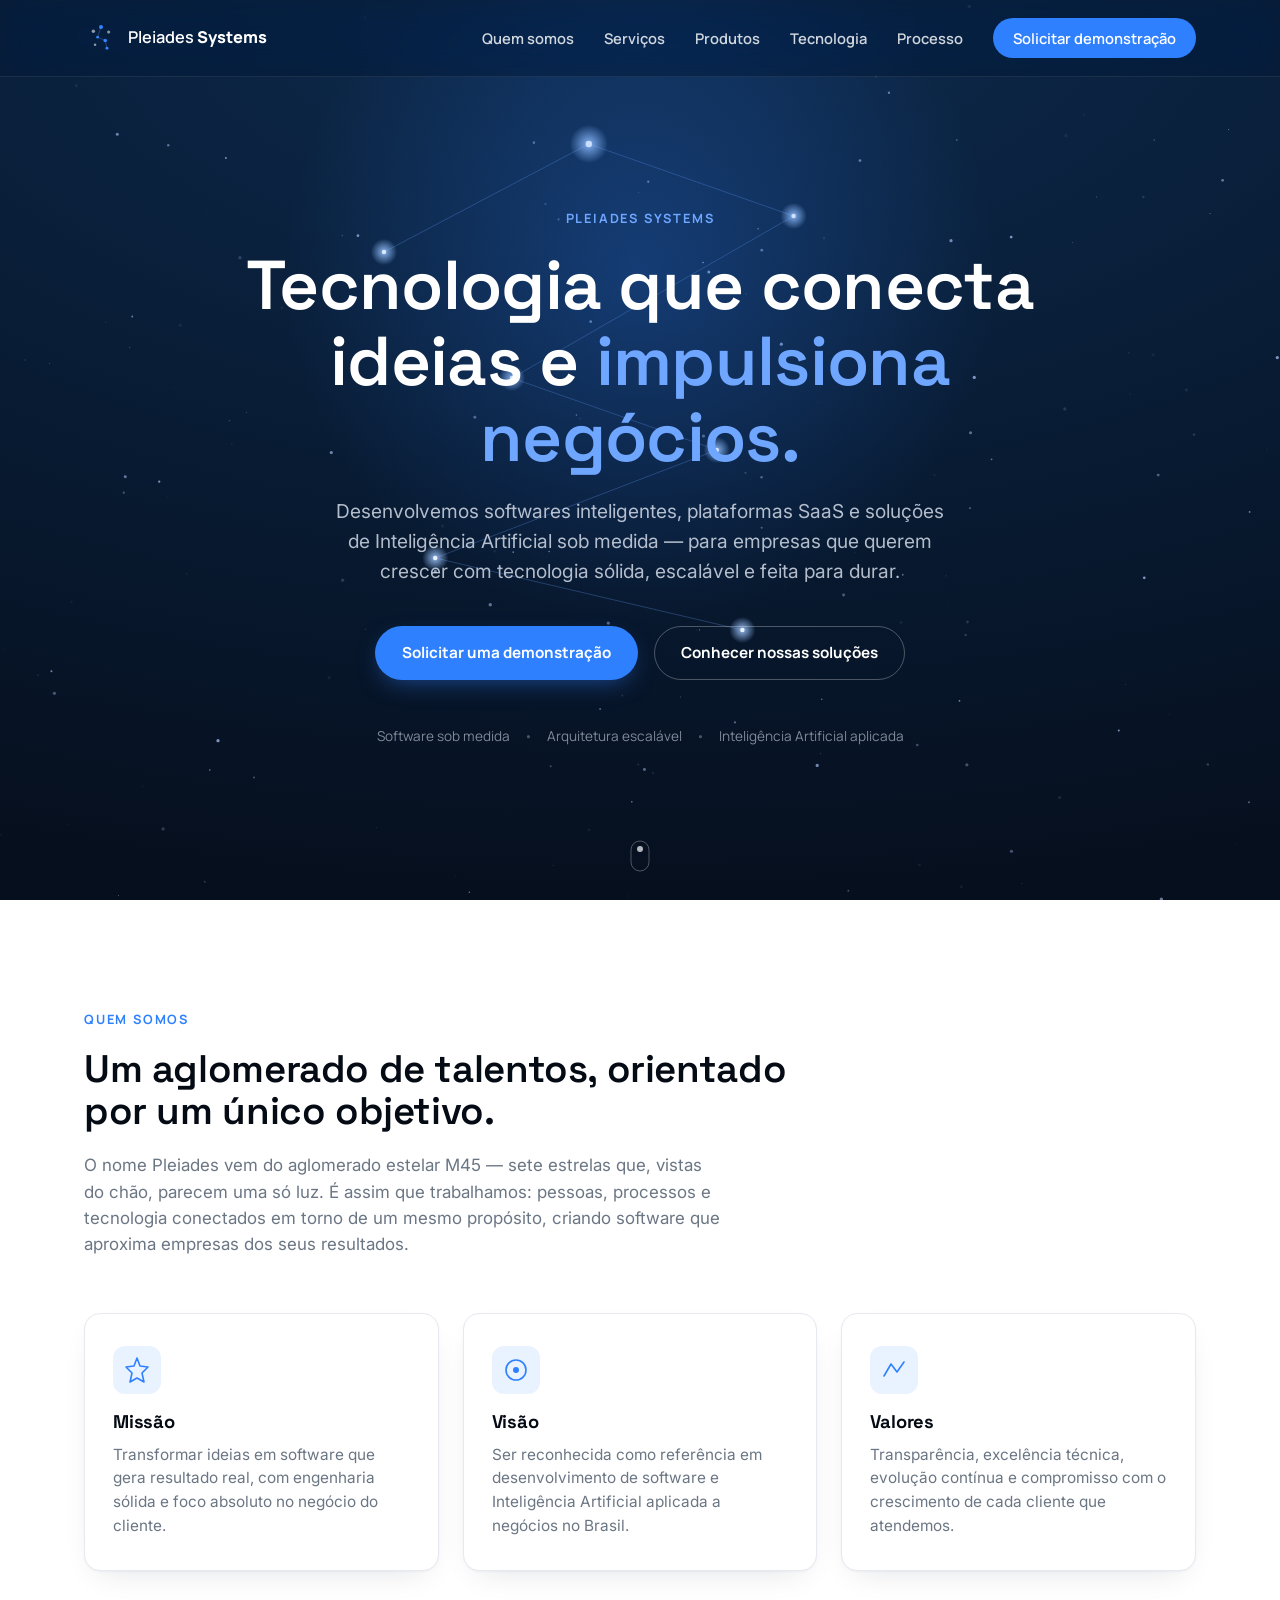
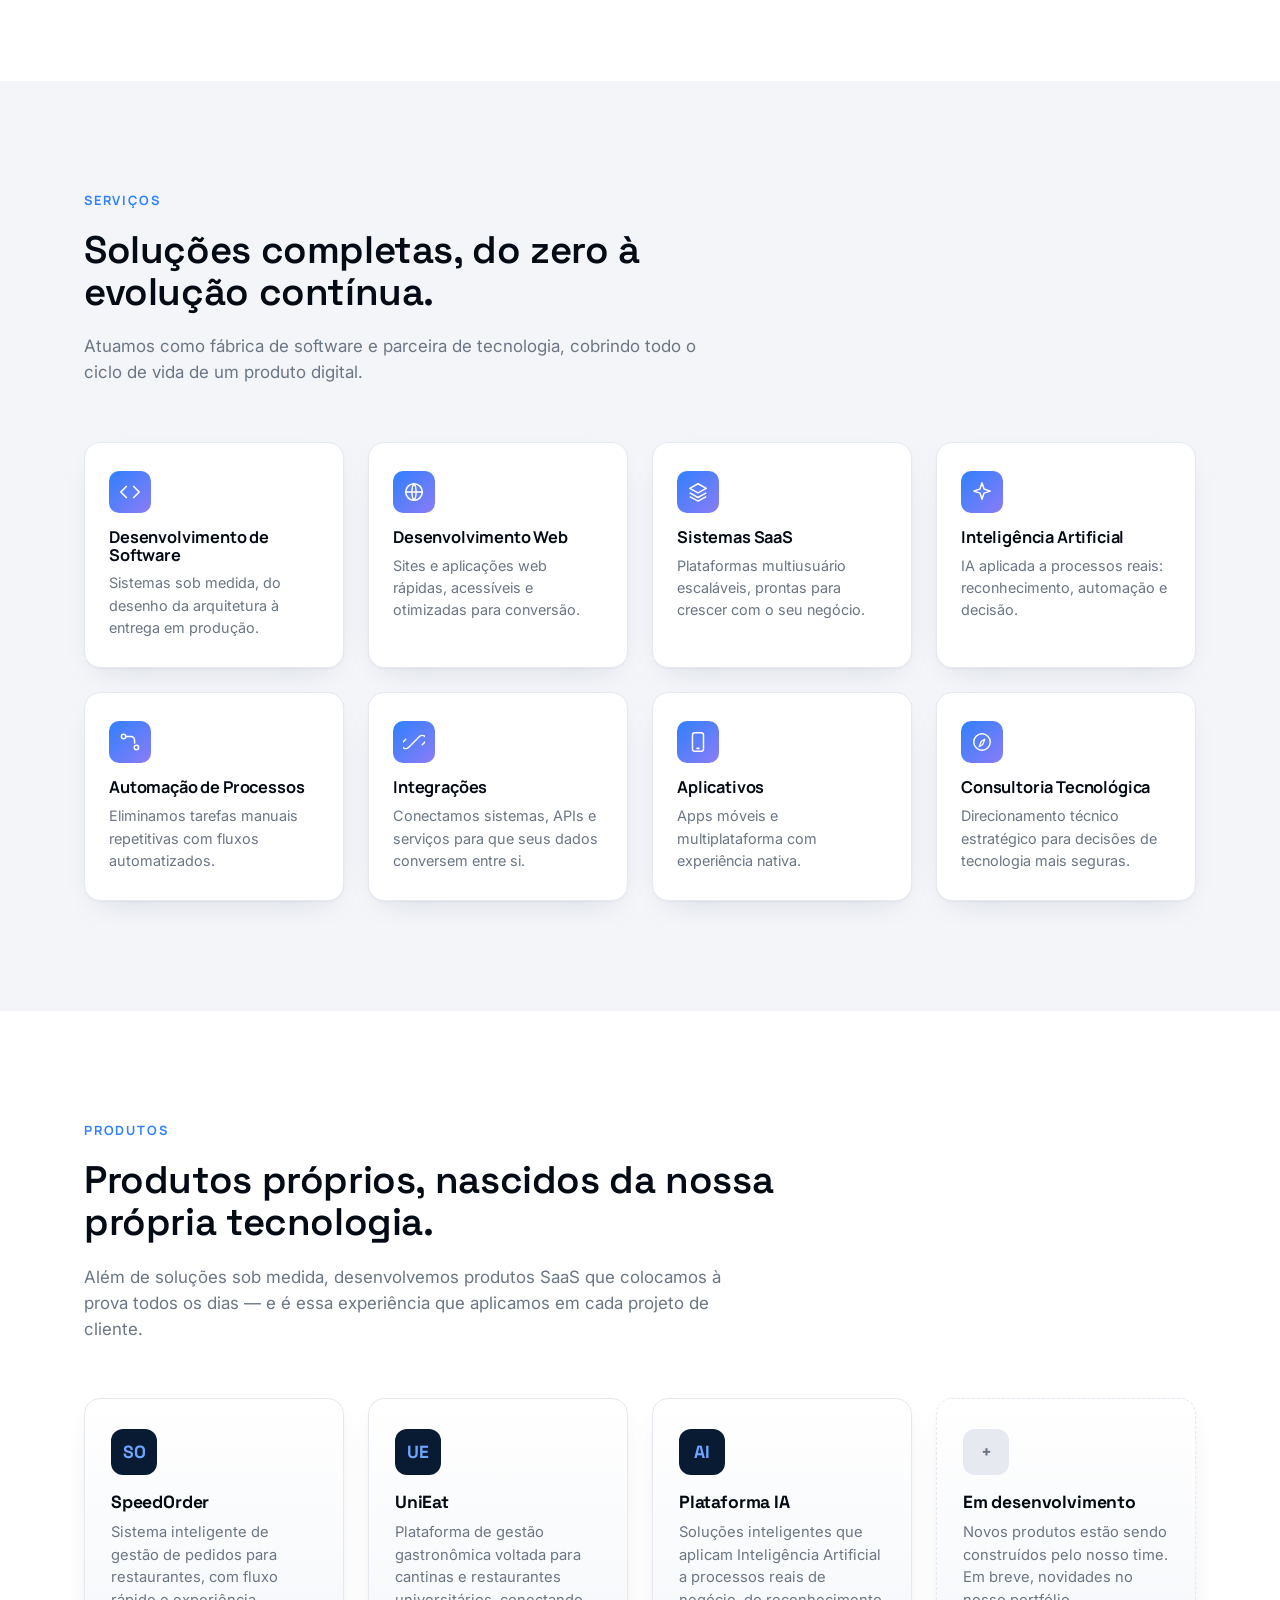
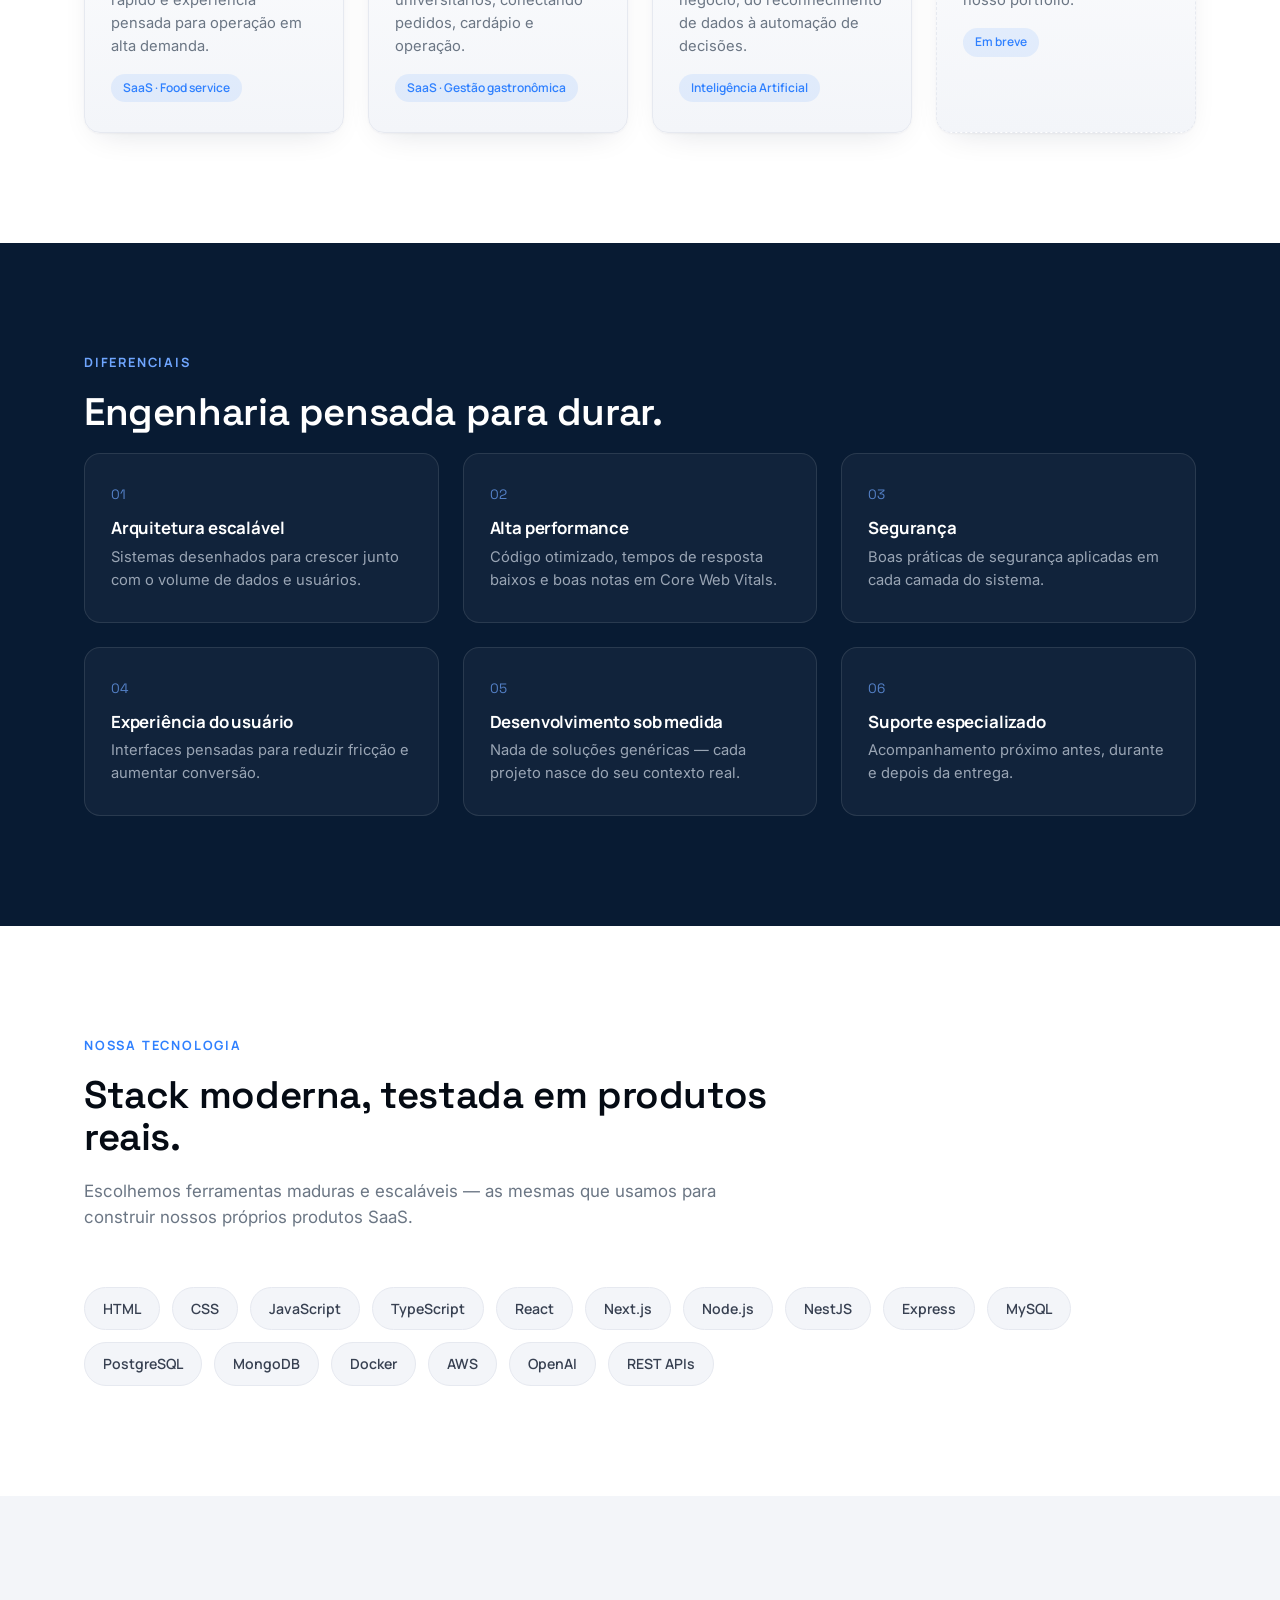
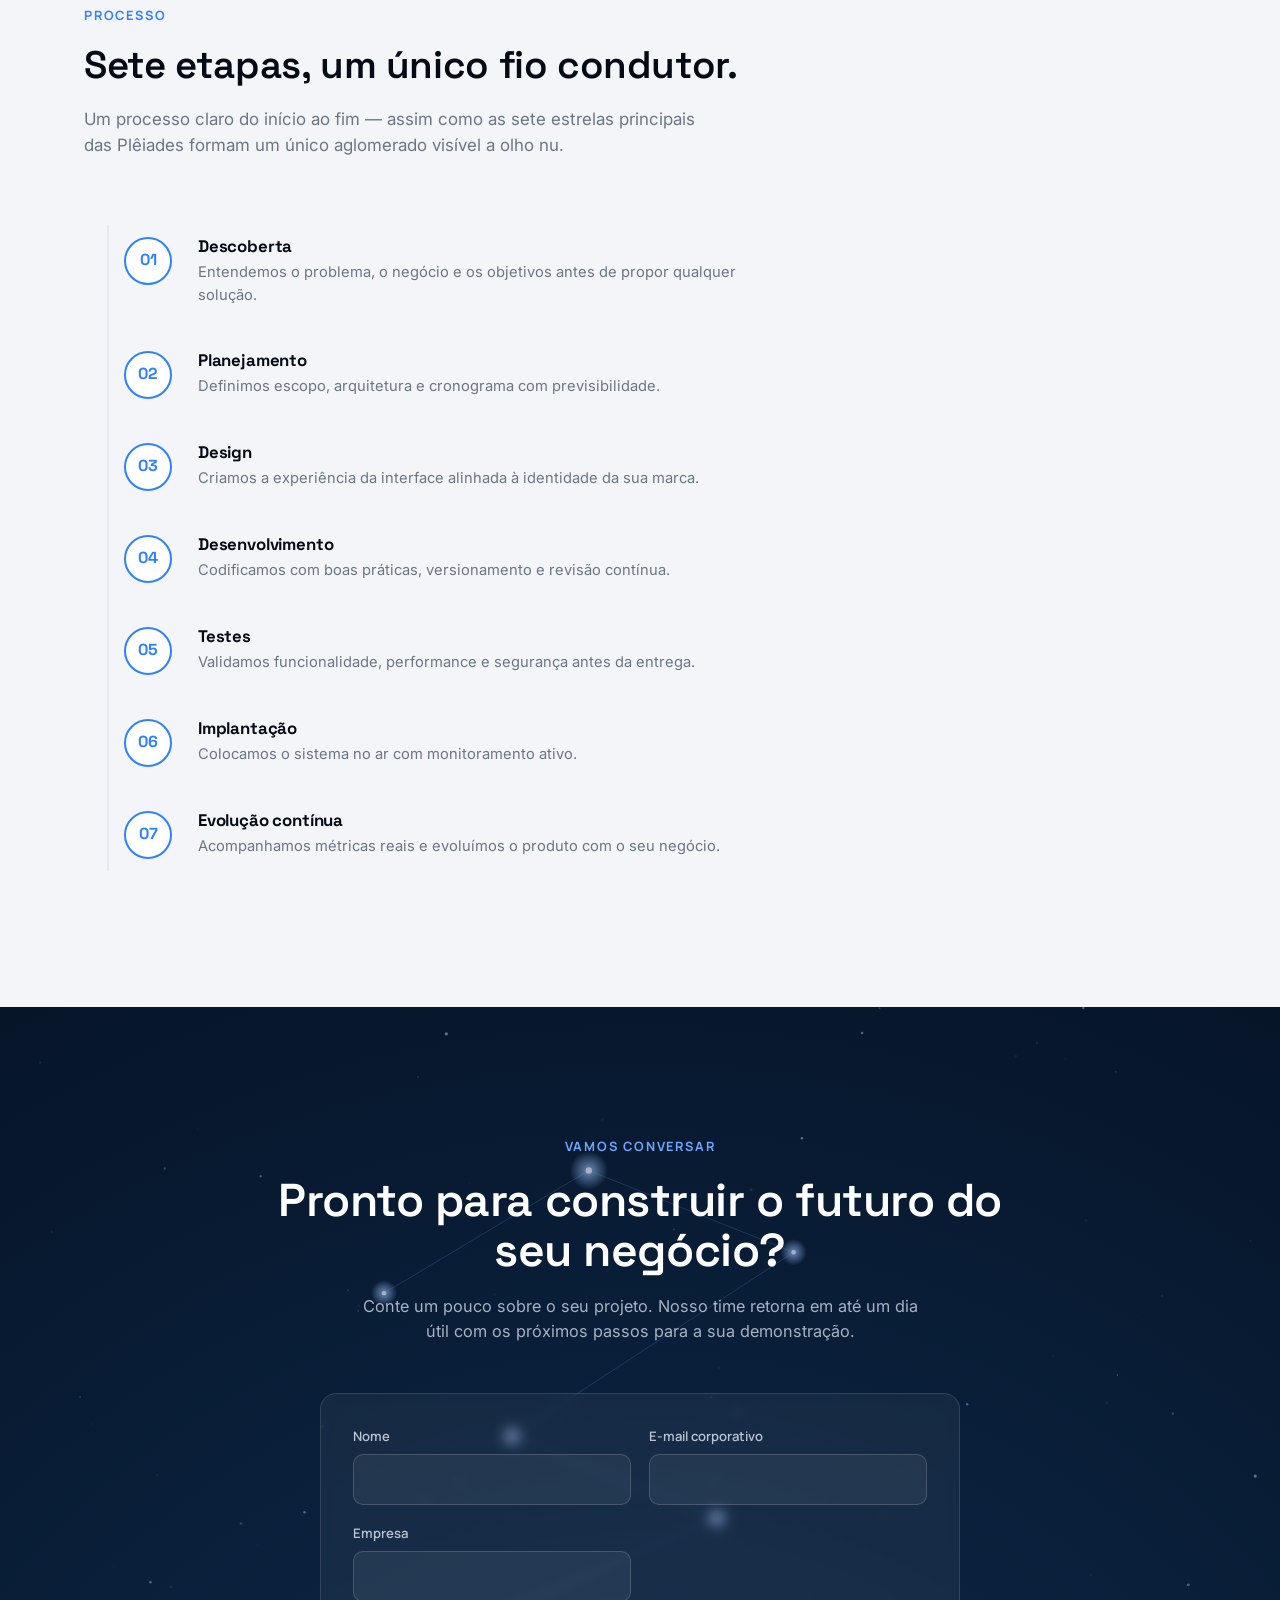
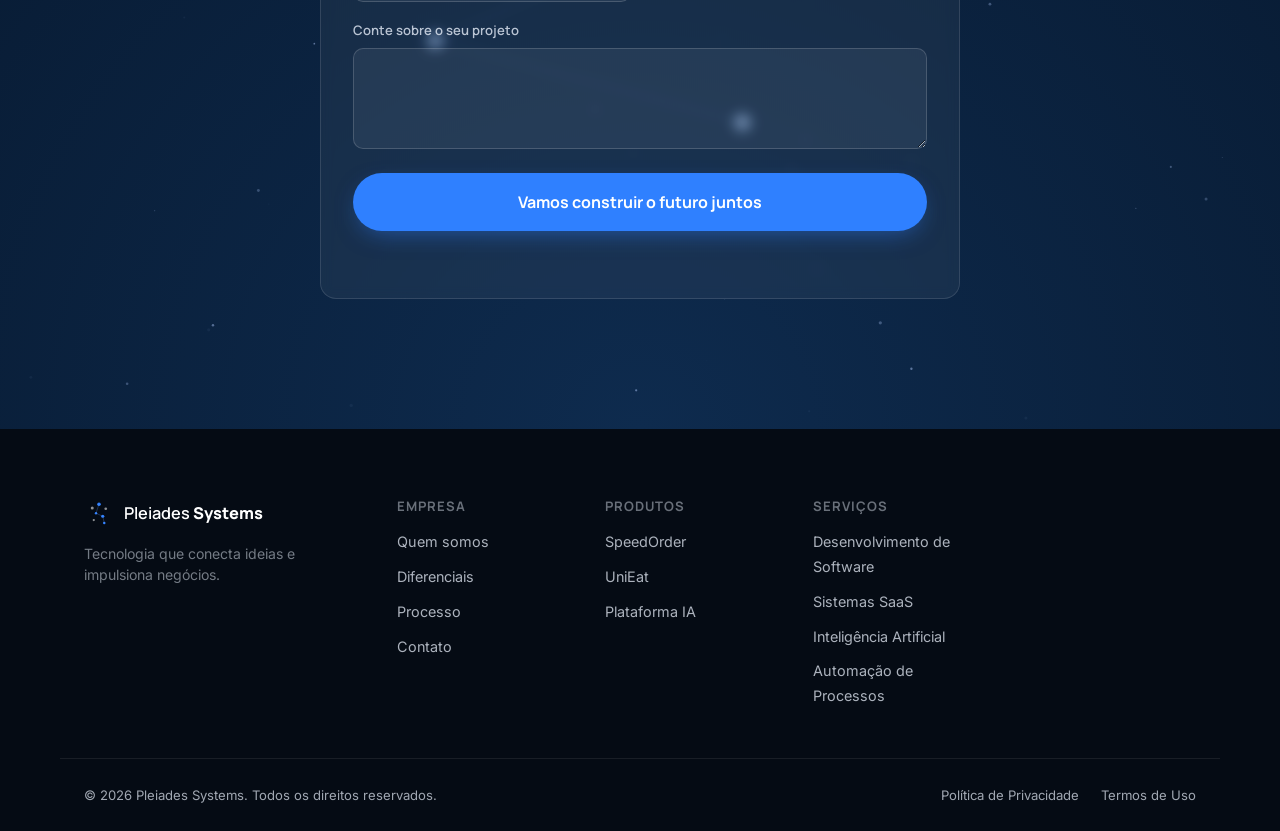
==== index.html @ 14d4642c "first commit" ====
<!DOCTYPE html>
<html lang="pt-BR">
<head>
<meta charset="UTF-8">
<meta name="viewport" content="width=device-width, initial-scale=1.0">

<!-- ============================================================
     SEO — META TAGS PRINCIPAIS
============================================================ -->
<title>Pleiades Systems | Desenvolvimento de Software, SaaS e Inteligência Artificial</title>
<meta name="description" content="A Pleiades Systems desenvolve software sob medida, plataformas SaaS, automações e soluções de Inteligência Artificial para empresas que querem conectar ideias e impulsionar negócios.">
<meta name="keywords" content="desenvolvimento de software, fábrica de software, software sob medida, desenvolvimento SaaS, automação empresarial, inteligência artificial, desenvolvimento de sistemas web, empresa de tecnologia">
<meta name="author" content="Pleiades Systems">
<link rel="canonical" href="https://www.pleiadessystems.com/">
<meta name="robots" content="index, follow, max-image-preview:large">

<!-- Open Graph -->
<meta property="og:type" content="website">
<meta property="og:site_name" content="Pleiades Systems">
<meta property="og:title" content="Pleiades Systems | Tecnologia que conecta ideias e impulsiona negócios">
<meta property="og:description" content="Software sob medida, plataformas SaaS, automações e Inteligência Artificial para empresas de todos os portes.">
<meta property="og:url" content="https://www.pleiadessystems.com/">
<meta property="og:image" content="https://www.pleiadessystems.com/assets/og-image.jpg">
<meta property="og:locale" content="pt_BR">

<!-- Twitter Cards -->
<meta name="twitter:card" content="summary_large_image">
<meta name="twitter:title" content="Pleiades Systems | Tecnologia que conecta ideias e impulsiona negócios">
<meta name="twitter:description" content="Software sob medida, plataformas SaaS, automações e Inteligência Artificial para empresas de todos os portes.">
<meta name="twitter:image" content="https://www.pleiadessystems.com/assets/og-image.jpg">

<!-- Favicon (placeholder — substituir pela logo oficial) -->
<link rel="icon" type="image/svg+xml" href="data:image/svg+xml,%3Csvg xmlns='http://www.w3.org/2000/svg' viewBox='0 0 32 32'%3E%3Crect width='32' height='32' rx='8' fill='%23081B33'/%3E%3Ccircle cx='9' cy='10' r='1.6' fill='%232F80FF'/%3E%3Ccircle cx='16' cy='7' r='1.9' fill='%232F80FF'/%3E%3Ccircle cx='23' cy='11' r='1.4' fill='%232F80FF'/%3E%3Ccircle cx='13' cy='16' r='1.3' fill='%23fff'/%3E%3Ccircle cx='20' cy='19' r='1.6' fill='%232F80FF'/%3E%3Ccircle cx='11' cy='23' r='1.2' fill='%23fff'/%3E%3Ccircle cx='24' cy='24' r='1.3' fill='%23fff'/%3E%3C/svg%3E">

<!-- Preload de fontes críticas (Google Fonts) -->
<link rel="preconnect" href="https://fonts.googleapis.com">
<link rel="preconnect" href="https://fonts.gstatic.com" crossorigin>
<link href="https://fonts.googleapis.com/css2?family=Space+Grotesk:wght@500;600;700&family=Manrope:wght@500;600;700&family=Inter:wght@400;500;600&display=swap" rel="stylesheet">

<link rel="stylesheet" href="style.css">

<!-- ============================================================
     DADOS ESTRUTURADOS — SCHEMA.ORG
============================================================ -->
<script type="application/ld+json">
{
  "@context": "https://schema.org",
  "@type": "Organization",
  "name": "Pleiades Systems",
  "url": "https://www.pleiadessystems.com/",
  "logo": "https://www.pleiadessystems.com/assets/logo.svg",
  "description": "Empresa de tecnologia especializada em desenvolvimento de software sob medida, plataformas SaaS, automação de processos e Inteligência Artificial.",
  "sameAs": [
    "https://www.linkedin.com/company/pleiades-systems",
    "https://www.instagram.com/pleiadessystems"
  ]
}
</script>
<script type="application/ld+json">
{
  "@context": "https://schema.org",
  "@type": "WebSite",
  "name": "Pleiades Systems",
  "url": "https://www.pleiadessystems.com/",
  "inLanguage": "pt-BR"
}
</script>
<script type="application/ld+json">
{
  "@context": "https://schema.org",
  "@type": "BreadcrumbList",
  "itemListElement": [
    { "@type": "ListItem", "position": 1, "name": "Início", "item": "https://www.pleiadessystems.com/" }
  ]
}
</script>
<script type="application/ld+json">
{
  "@context": "https://schema.org",
  "@type": "Service",
  "serviceType": "Desenvolvimento de Software sob Medida",
  "provider": { "@type": "Organization", "name": "Pleiades Systems" },
  "areaServed": "BR",
  "description": "Desenvolvimento de software personalizado, plataformas SaaS, automações, integrações e soluções de Inteligência Artificial para empresas de todos os portes."
}
</script>
<script type="application/ld+json">
{
  "@context": "https://schema.org",
  "@type": "FAQPage",
  "mainEntity": [
    {
      "@type": "Question",
      "name": "O que a Pleiades Systems desenvolve?",
      "acceptedAnswer": { "@type": "Answer", "text": "A Pleiades Systems desenvolve softwares personalizados, plataformas SaaS, sistemas web, aplicativos, automações, integrações e soluções de Inteligência Artificial para empresas de todos os portes." }
    },
    {
      "@type": "Question",
      "name": "A Pleiades Systems atende empresas de qual porte?",
      "acceptedAnswer": { "@type": "Answer", "text": "Atendemos desde startups até empresas de médio e grande porte, com soluções escaláveis desenhadas sob medida para cada estágio de negócio." }
    },
    {
      "@type": "Question",
      "name": "Como funciona o processo de desenvolvimento?",
      "acceptedAnswer": { "@type": "Answer", "text": "Nosso processo segue sete etapas: descoberta, planejamento, design, desenvolvimento, testes, implantação e evolução contínua, garantindo qualidade e previsibilidade em cada entrega." }
    }
  ]
}
</script>
</head>
<body>

<!-- Link de acessibilidade: pular para o conteúdo -->
<a class="skip-link" href="#main-content">Pular para o conteúdo principal</a>

<!-- ============================================================
     HEADER / NAVEGAÇÃO
============================================================ -->
<header class="site-header" id="site-header">
  <div class="container header-inner">
    <a href="#top" class="brand" aria-label="Pleiades Systems — página inicial">
      <span class="brand-mark" aria-hidden="true">
        <svg viewBox="0 0 40 40" width="34" height="34">
          <circle cx="11" cy="12" r="2" class="mark-star mark-star--dim"/>
          <circle cx="20" cy="7" r="2.4" class="mark-star"/>
          <circle cx="29" cy="13" r="1.8" class="mark-star mark-star--dim"/>
          <circle cx="16" cy="19" r="1.6" class="mark-star"/>
          <circle cx="25" cy="23" r="2.1" class="mark-star"/>
          <circle cx="13" cy="28" r="1.5" class="mark-star mark-star--dim"/>
          <circle cx="27" cy="32" r="1.7" class="mark-star"/>
          <path d="M20 7 L16 19 L25 23 L27 32" class="mark-bolt"/>
        </svg>
      </span>
      <span class="brand-name">Pleiades <strong>Systems</strong></span>
    </a>

    <nav class="main-nav" aria-label="Navegação principal">
      <ul>
        <li><a href="#sobre">Quem somos</a></li>
        <li><a href="#servicos">Serviços</a></li>
        <li><a href="#produtos">Produtos</a></li>
        <li><a href="#tecnologia">Tecnologia</a></li>
        <li><a href="#processo">Processo</a></li>
        <li><a href="#contato" class="nav-cta">Solicitar demonstração</a></li>
      </ul>
    </nav>

    <button class="nav-toggle" id="navToggle" aria-expanded="false" aria-controls="mobileNav" aria-label="Abrir menu">
      <span></span><span></span><span></span>
    </button>
  </div>

  <div class="mobile-nav" id="mobileNav">
    <ul>
      <li><a href="#sobre">Quem somos</a></li>
      <li><a href="#servicos">Serviços</a></li>
      <li><a href="#produtos">Produtos</a></li>
      <li><a href="#tecnologia">Tecnologia</a></li>
      <li><a href="#processo">Processo</a></li>
      <li><a href="#contato" class="nav-cta">Solicitar demonstração</a></li>
    </ul>
  </div>
</header>

<main id="main-content">

<!-- ============================================================
     HERO
============================================================ -->
<section class="hero" id="top">
  <canvas id="starfield" class="hero-canvas" aria-hidden="true"></canvas>
  <div class="hero-glow" aria-hidden="true"></div>

  <div class="container hero-inner">
    <p class="eyebrow">Pleiades Systems</p>
    <h1 class="hero-title">
      Tecnologia que conecta<br>
      ideias e <span class="text-electric">impulsiona negócios.</span>
    </h1>
    <p class="hero-subtitle">
      Desenvolvemos softwares inteligentes, plataformas SaaS e soluções de
      Inteligência Artificial sob medida — para empresas que querem crescer
      com tecnologia sólida, escalável e feita para durar.
    </p>
    <div class="hero-actions">
      <a href="#contato" class="btn btn-primary">Solicitar uma demonstração</a>
      <a href="#servicos" class="btn btn-ghost">Conhecer nossas soluções</a>
    </div>

    <div class="hero-meta" role="list" aria-label="Diferenciais rápidos">
      <span role="listitem">Software sob medida</span>
      <span class="dot" aria-hidden="true">•</span>
      <span role="listitem">Arquitetura escalável</span>
      <span class="dot" aria-hidden="true">•</span>
      <span role="listitem">Inteligência Artificial aplicada</span>
    </div>
  </div>

  <svg class="hero-scroll-cue" width="20" height="32" viewBox="0 0 20 32" aria-hidden="true">
    <rect x="1" y="1" width="18" height="30" rx="9" fill="none" stroke="currentColor" stroke-opacity="0.4"/>
    <circle cx="10" cy="9" r="3" fill="currentColor" class="scroll-dot"/>
  </svg>
</section>

<!-- ============================================================
     QUEM SOMOS
============================================================ -->
<section class="section" id="sobre" aria-labelledby="sobre-title">
  <div class="container">
    <p class="eyebrow eyebrow-dark">Quem somos</p>
    <h2 id="sobre-title" class="section-title">
      Um aglomerado de talentos, orientado por um único objetivo.
    </h2>
    <p class="section-lede">
      O nome Pleiades vem do aglomerado estelar M45 — sete estrelas que,
      vistas do chão, parecem uma só luz. É assim que trabalhamos: pessoas,
      processos e tecnologia conectados em torno de um mesmo propósito,
      criando software que aproxima empresas dos seus resultados.
    </p>

    <div class="grid grid-3 reveal-group">
      <article class="info-card reveal">
        <span class="info-card-icon" aria-hidden="true">
          <svg width="28" height="28" viewBox="0 0 28 28"><path d="M14 2l3 8 8 1-6 6 2 9-7-4-7 4 2-9-6-6 8-1z" fill="none" stroke="currentColor" stroke-width="1.6" stroke-linejoin="round"/></svg>
        </span>
        <h3>Missão</h3>
        <p>Transformar ideias em software que gera resultado real, com engenharia sólida e foco absoluto no negócio do cliente.</p>
      </article>
      <article class="info-card reveal">
        <span class="info-card-icon" aria-hidden="true">
          <svg width="28" height="28" viewBox="0 0 28 28"><circle cx="14" cy="14" r="10" fill="none" stroke="currentColor" stroke-width="1.6"/><circle cx="14" cy="14" r="3" fill="currentColor"/></svg>
        </span>
        <h3>Visão</h3>
        <p>Ser reconhecida como referência em desenvolvimento de software e Inteligência Artificial aplicada a negócios no Brasil.</p>
      </article>
      <article class="info-card reveal">
        <span class="info-card-icon" aria-hidden="true">
          <svg width="28" height="28" viewBox="0 0 28 28"><path d="M4 20 L11 8 L17 16 L24 6" fill="none" stroke="currentColor" stroke-width="1.6" stroke-linecap="round" stroke-linejoin="round"/></svg>
        </span>
        <h3>Valores</h3>
        <p>Transparência, excelência técnica, evolução contínua e compromisso com o crescimento de cada cliente que atendemos.</p>
      </article>
    </div>
  </div>
</section>

<!-- ============================================================
     SERVIÇOS
============================================================ -->
<section class="section section-alt" id="servicos" aria-labelledby="servicos-title">
  <div class="container">
    <p class="eyebrow eyebrow-dark">Serviços</p>
    <h2 id="servicos-title" class="section-title">Soluções completas, do zero à evolução contínua.</h2>
    <p class="section-lede">
      Atuamos como fábrica de software e parceira de tecnologia, cobrindo
      todo o ciclo de vida de um produto digital.
    </p>

    <div class="grid grid-4 reveal-group" id="servicosGrid">
      <!-- Cards de serviço são renderizados via JS a partir de um array de dados -->
    </div>
  </div>
</section>

<!-- ============================================================
     PRODUTOS
============================================================ -->
<section class="section" id="produtos" aria-labelledby="produtos-title">
  <div class="container">
    <p class="eyebrow eyebrow-dark">Produtos</p>
    <h2 id="produtos-title" class="section-title">Produtos próprios, nascidos da nossa própria tecnologia.</h2>
    <p class="section-lede">
      Além de soluções sob medida, desenvolvemos produtos SaaS que colocamos
      à prova todos os dias — e é essa experiência que aplicamos em cada projeto de cliente.
    </p>

    <div class="grid grid-4 reveal-group">
      <article class="product-card reveal">
        <div class="product-card-glyph" aria-hidden="true">SO</div>
        <h3>SpeedOrder</h3>
        <p>Sistema inteligente de gestão de pedidos para restaurantes, com fluxo rápido e experiência pensada para operação em alta demanda.</p>
        <span class="tag">SaaS · Food service</span>
      </article>
      <article class="product-card reveal">
        <div class="product-card-glyph" aria-hidden="true">UE</div>
        <h3>UniEat</h3>
        <p>Plataforma de gestão gastronômica voltada para cantinas e restaurantes universitários, conectando pedidos, cardápio e operação.</p>
        <span class="tag">SaaS · Gestão gastronômica</span>
      </article>
      <article class="product-card reveal">
        <div class="product-card-glyph" aria-hidden="true">AI</div>
        <h3>Plataforma IA</h3>
        <p>Soluções inteligentes que aplicam Inteligência Artificial a processos reais de negócio, do reconhecimento de dados à automação de decisões.</p>
        <span class="tag">Inteligência Artificial</span>
      </article>
      <article class="product-card product-card--soon reveal">
        <div class="product-card-glyph" aria-hidden="true">+</div>
        <h3>Em desenvolvimento</h3>
        <p>Novos produtos estão sendo construídos pelo nosso time. Em breve, novidades no nosso portfólio.</p>
        <span class="tag">Em breve</span>
      </article>
    </div>
  </div>
</section>

<!-- ============================================================
     DIFERENCIAIS
============================================================ -->
<section class="section section-dark" id="diferenciais" aria-labelledby="diferenciais-title">
  <div class="container">
    <p class="eyebrow">Diferenciais</p>
    <h2 id="diferenciais-title" class="section-title section-title--light">Engenharia pensada para durar.</h2>

    <div class="grid grid-3 reveal-group" id="diferenciaisGrid">
      <!-- Preenchido via JS -->
    </div>
  </div>
</section>

<!-- ============================================================
     TECNOLOGIA
============================================================ -->
<section class="section" id="tecnologia" aria-labelledby="tecnologia-title">
  <div class="container">
    <p class="eyebrow eyebrow-dark">Nossa tecnologia</p>
    <h2 id="tecnologia-title" class="section-title">Stack moderna, testada em produtos reais.</h2>
    <p class="section-lede">
      Escolhemos ferramentas maduras e escaláveis — as mesmas que usamos
      para construir nossos próprios produtos SaaS.
    </p>

    <ul class="tech-badges" id="techBadges" aria-label="Tecnologias utilizadas">
      <!-- Preenchido via JS -->
    </ul>
  </div>
</section>

<!-- ============================================================
     PROCESSO DE DESENVOLVIMENTO
============================================================ -->
<section class="section section-alt" id="processo" aria-labelledby="processo-title">
  <div class="container">
    <p class="eyebrow eyebrow-dark">Processo</p>
    <h2 id="processo-title" class="section-title">Sete etapas, um único fio condutor.</h2>
    <p class="section-lede">
      Um processo claro do início ao fim — assim como as sete estrelas
      principais das Plêiades formam um único aglomerado visível a olho nu.
    </p>

    <ol class="timeline" id="timelineList">
      <!-- Preenchido via JS -->
    </ol>
  </div>
</section>

<!-- ============================================================
     CTA FINAL
============================================================ -->
<section class="cta-final" id="contato" aria-labelledby="cta-title">
  <canvas id="ctaStarfield" class="cta-canvas" aria-hidden="true"></canvas>
  <div class="container cta-inner">
    <p class="eyebrow">Vamos conversar</p>
    <h2 id="cta-title" class="cta-title">Pronto para construir o futuro do seu negócio?</h2>
    <p class="cta-subtitle">
      Conte um pouco sobre o seu projeto. Nosso time retorna em até um dia útil
      com os próximos passos para a sua demonstração.
    </p>

    <form class="cta-form" id="ctaForm" novalidate>
      <div class="form-row">
        <label for="name">Nome</label>
        <input type="text" id="name" name="name" required autocomplete="name">
      </div>
      <div class="form-row">
        <label for="email">E-mail corporativo</label>
        <input type="email" id="email" name="email" required autocomplete="email">
      </div>
      <div class="form-row">
        <label for="company">Empresa</label>
        <input type="text" id="company" name="company" autocomplete="organization">
      </div>
      <div class="form-row form-row--full">
        <label for="message">Conte sobre o seu projeto</label>
        <textarea id="message" name="message" rows="3"></textarea>
      </div>
      <button type="submit" class="btn btn-primary btn-lg">Vamos construir o futuro juntos</button>
      <p class="form-status" id="formStatus" role="status" aria-live="polite"></p>
    </form>
  </div>
</section>

</main>

<!-- ============================================================
     FOOTER
============================================================ -->
<footer class="site-footer">
  <div class="container footer-grid">
    <div class="footer-brand">
      <a href="#top" class="brand" aria-label="Pleiades Systems — página inicial">
        <span class="brand-mark" aria-hidden="true">
          <svg viewBox="0 0 40 40" width="30" height="30">
            <circle cx="11" cy="12" r="2" class="mark-star mark-star--dim"/>
            <circle cx="20" cy="7" r="2.4" class="mark-star"/>
            <circle cx="29" cy="13" r="1.8" class="mark-star mark-star--dim"/>
            <circle cx="16" cy="19" r="1.6" class="mark-star"/>
            <circle cx="25" cy="23" r="2.1" class="mark-star"/>
            <circle cx="13" cy="28" r="1.5" class="mark-star mark-star--dim"/>
            <circle cx="27" cy="32" r="1.7" class="mark-star"/>
            <path d="M20 7 L16 19 L25 23 L27 32" class="mark-bolt"/>
          </svg>
        </span>
        <span class="brand-name">Pleiades <strong>Systems</strong></span>
      </a>
      <p>Tecnologia que conecta ideias e impulsiona negócios.</p>
    </div>

    <nav class="footer-col" aria-label="Empresa">
      <h3>Empresa</h3>
      <ul>
        <li><a href="#sobre">Quem somos</a></li>
        <li><a href="#diferenciais">Diferenciais</a></li>
        <li><a href="#processo">Processo</a></li>
        <li><a href="#contato">Contato</a></li>
      </ul>
    </nav>

    <nav class="footer-col" aria-label="Produtos">
      <h3>Produtos</h3>
      <ul>
        <li><a href="#produtos">SpeedOrder</a></li>
        <li><a href="#produtos">UniEat</a></li>
        <li><a href="#produtos">Plataforma IA</a></li>
      </ul>
    </nav>

    <nav class="footer-col" aria-label="Serviços">
      <h3>Serviços</h3>
      <ul>
        <li><a href="#servicos">Desenvolvimento de Software</a></li>
        <li><a href="#servicos">Sistemas SaaS</a></li>
        <li><a href="#servicos">Inteligência Artificial</a></li>
        <li><a href="#servicos">Automação de Processos</a></li>
      </ul>
    </nav>

  </div>

  <div class="container footer-bottom">
    <p>© <span id="year"></span> Pleiades Systems. Todos os direitos reservados.</p>
    <ul>
      <li><a href="#">Política de Privacidade</a></li>
      <li><a href="#">Termos de Uso</a></li>
    </ul>
  </div>
</footer>

<script src="script.js"></script>
</body>
</html>
---- style.css ----
/* ==================================================================
   PLEIADES SYSTEMS — DESIGN TOKENS
   Paleta: navy #081B33 / electric #2F80FF / violet #8B7CF6
   Tipografia: Space Grotesk (display) · Inter (corpo) · Manrope (UI)
================================================================== */
:root {
  /* Cor — primária */
  --navy-950: #081B33;
  --navy-900: #0C2544;
  --navy-800: #123163;
  --electric: #2F80FF;
  --electric-soft: #6FA6FF;
  --white: #FFFFFF;
  --ink: #050B14;

  /* Cor — secundária */
  --violet: #8B7CF6;
  --gray-100: #F3F5F9;
  --gray-200: #E6E9F0;
  --gray-500: #6B7684;
  --gray-700: #384152;

  /* Tipografia */
  --font-display: "Space Grotesk", "Inter", sans-serif;
  --font-body: "Inter", sans-serif;
  --font-ui: "Manrope", sans-serif;

  /* Layout */
  --container-w: 1160px;
  --radius-s: 10px;
  --radius-m: 16px;
  --radius-l: 28px;
  --ease: cubic-bezier(.16,.8,.24,1);

  /* Sombras */
  --shadow-card: 0 1px 2px rgba(8,27,51,.04), 0 12px 32px -16px rgba(8,27,51,.16);
  --shadow-card-hover: 0 4px 10px rgba(8,27,51,.06), 0 24px 48px -20px rgba(47,128,255,.22);
}

/* ==================================================================
   RESET
================================================================== */
*, *::before, *::after { box-sizing: border-box; }
html { scroll-behavior: smooth; }
@media (prefers-reduced-motion: reduce) {
  html { scroll-behavior: auto; }
  *, *::before, *::after { animation-duration: .001ms !important; animation-iteration-count: 1 !important; transition-duration: .001ms !important; scroll-behavior: auto !important; }
}
body {
  margin: 0;
  font-family: var(--font-body);
  color: var(--ink);
  background: var(--white);
  -webkit-font-smoothing: antialiased;
  line-height: 1.55;
}
h1, h2, h3 { font-family: var(--font-display); margin: 0; line-height: 1.1; letter-spacing: -.01em; }
p { margin: 0; }
ul { list-style: none; margin: 0; padding: 0; }
a { color: inherit; text-decoration: none; }
img, svg { display: block; max-width: 100%; }
button { font: inherit; cursor: pointer; }
input, textarea { font: inherit; }

.container { max-width: var(--container-w); margin: 0 auto; padding: 0 24px; }

/* Acessibilidade: skip link */
.skip-link {
  position: absolute; left: -999px; top: 0;
  background: var(--electric); color: #fff; padding: 12px 18px;
  border-radius: 0 0 8px 0; z-index: 999; font-family: var(--font-ui); font-weight: 600;
}
.skip-link:focus { left: 0; }

/* Foco visível consistente */
a:focus-visible, button:focus-visible, input:focus-visible, textarea:focus-visible {
  outline: 2px solid var(--electric);
  outline-offset: 3px;
  border-radius: 4px;
}

/* ==================================================================
   BOTÕES
================================================================== */
.btn {
  display: inline-flex; align-items: center; justify-content: center;
  font-family: var(--font-ui); font-weight: 700; font-size: .95rem;
  padding: 14px 26px; border-radius: 999px; border: 1px solid transparent;
  transition: transform .25s var(--ease), box-shadow .25s var(--ease), background .25s var(--ease), border-color .25s var(--ease);
  white-space: nowrap;
}
.btn-primary {
  background: var(--electric); color: #fff;
  box-shadow: 0 8px 24px -8px rgba(47,128,255,.55);
}
.btn-primary:hover { transform: translateY(-2px); box-shadow: 0 14px 30px -10px rgba(47,128,255,.65); }
.btn-ghost {
  background: transparent; color: var(--white); border-color: rgba(255,255,255,.28);
}
.btn-ghost:hover { border-color: rgba(255,255,255,.6); background: rgba(255,255,255,.06); }
.btn-lg { padding: 16px 34px; font-size: 1rem; }

/* ==================================================================
   HEADER
================================================================== */
.site-header {
  position: fixed; top: 0; left: 0; right: 0; z-index: 100;
  background: rgba(8,27,51,.55);
  backdrop-filter: blur(14px) saturate(140%);
  -webkit-backdrop-filter: blur(14px) saturate(140%);
  border-bottom: 1px solid rgba(255,255,255,.08);
  transition: background .3s var(--ease);
}
.header-inner { display: flex; align-items: center; justify-content: space-between; height: 76px; }

.brand { display: flex; align-items: center; gap: 10px; }
.brand-name { font-family: var(--font-ui); font-weight: 600; color: #fff; font-size: 1.02rem; }
.brand-name strong { font-weight: 800; }

.mark-star { fill: var(--electric); }
.mark-star--dim { fill: rgba(255,255,255,.55); }
.mark-bolt { fill: none; stroke: var(--electric-soft); stroke-width: .6; stroke-linecap: round; stroke-linejoin: round; opacity: .55; }

.main-nav ul { display: flex; align-items: center; gap: 30px; }
.main-nav a {
  font-family: var(--font-ui); font-weight: 600; font-size: .92rem; color: rgba(255,255,255,.82);
  transition: color .2s var(--ease);
}
.main-nav a:hover { color: #fff; }
.nav-cta {
  background: var(--electric); color: #fff !important; padding: 10px 20px; border-radius: 999px;
}
.nav-cta:hover { background: var(--electric-soft); }

.nav-toggle {
  display: none; flex-direction: column; gap: 5px; background: none; border: none; padding: 6px;
}
.nav-toggle span { width: 22px; height: 2px; background: #fff; border-radius: 2px; transition: transform .25s var(--ease), opacity .25s var(--ease); }

.mobile-nav {
  display: none; position: fixed; top: 76px; left: 0; right: 0; z-index: 99;
  background: var(--navy-950); border-bottom: 1px solid rgba(255,255,255,.08);
  max-height: 0; overflow: hidden; transition: max-height .35s var(--ease);
}
.mobile-nav.is-open { max-height: 420px; }
.mobile-nav ul { padding: 12px 24px 24px; display: flex; flex-direction: column; gap: 4px; }
.mobile-nav a { display: block; padding: 12px 4px; font-family: var(--font-ui); font-weight: 600; color: rgba(255,255,255,.85); }
.mobile-nav .nav-cta { text-align: center; margin-top: 8px; }

@media (max-width: 900px) {
  .main-nav { display: none; }
  .nav-toggle { display: flex; }
  .mobile-nav { display: block; }
}

/* ==================================================================
   HERO
================================================================== */
.hero {
  position: relative; overflow: hidden;
  min-height: 100svh;
  display: flex; align-items: center;
  background: radial-gradient(140% 100% at 50% 0%, #0E2B4E 0%, var(--navy-950) 55%, #060F1E 100%);
  padding-top: 76px;
}
.hero-canvas { position: absolute; inset: 0; width: 100%; height: 100%; }
.hero-glow {
  position: absolute; width: 60vw; height: 60vw; max-width: 720px; max-height: 720px;
  background: radial-gradient(circle, rgba(47,128,255,.28) 0%, rgba(47,128,255,0) 70%);
  top: -10%; left: 50%; transform: translateX(-50%);
  pointer-events: none;
}
.hero-inner { position: relative; z-index: 2; text-align: center; padding: 90px 24px 110px; }

.eyebrow {
  font-family: var(--font-ui); font-weight: 700; font-size: .8rem; letter-spacing: .14em;
  text-transform: uppercase; color: var(--electric-soft); margin-bottom: 18px; display: block;
}
.eyebrow-dark { color: var(--electric); }

.hero-title {
  font-size: clamp(2.4rem, 5.4vw, 4.4rem); color: #fff; font-weight: 600;
  max-width: 900px; margin: 0 auto 22px;
}
.text-electric { color: var(--electric-soft); }

.hero-subtitle {
  font-size: clamp(1.02rem, 1.6vw, 1.2rem); color: rgba(228,235,246,.78);
  max-width: 620px; margin: 0 auto 40px;
}
.hero-actions { display: flex; gap: 16px; justify-content: center; flex-wrap: wrap; margin-bottom: 46px; }

.hero-meta {
  display: flex; align-items: center; justify-content: center; gap: 14px; flex-wrap: wrap;
  font-family: var(--font-ui); font-size: .85rem; color: rgba(228,235,246,.55);
}
.hero-meta .dot { color: rgba(228,235,246,.3); }

.hero-scroll-cue {
  position: absolute; bottom: 28px; left: 50%; transform: translateX(-50%);
  color: rgba(255,255,255,.7); z-index: 2;
}
.scroll-dot { animation: scrollcue 1.8s ease-in-out infinite; transform-origin: 10px 9px; }
@keyframes scrollcue { 0%,100% { transform: translateY(0); opacity: 1; } 50% { transform: translateY(10px); opacity: .3; } }

/* ==================================================================
   SEÇÕES GERAIS
================================================================== */
.section { padding: 110px 0; }
.section-alt { background: var(--gray-100); }
.section-dark { background: var(--navy-950); color: #fff; }
.section-dark .section-lede { color: rgba(228,235,246,.7); }

.section-title {
  font-size: clamp(1.7rem, 3vw, 2.5rem); font-weight: 600; max-width: 720px; margin-bottom: 20px;
}
.section-title--light { color: #fff; }
.section-lede { font-size: 1.06rem; color: var(--gray-500); max-width: 640px; margin-bottom: 56px; }

.grid { display: grid; gap: 24px; }
.grid-3 { grid-template-columns: repeat(3, 1fr); }
.grid-4 { grid-template-columns: repeat(4, 1fr); }
@media (max-width: 980px) { .grid-3, .grid-4 { grid-template-columns: repeat(2, 1fr); } }
@media (max-width: 620px) { .grid-3, .grid-4 { grid-template-columns: 1fr; } }

/* Reveal on scroll */
.reveal { opacity: 0; transform: translateY(28px); transition: opacity .7s var(--ease), transform .7s var(--ease); }
.reveal.is-visible { opacity: 1; transform: translateY(0); }

/* ==================================================================
   CARDS — QUEM SOMOS
================================================================== */
.info-card {
  background: #fff; border: 1px solid var(--gray-200); border-radius: var(--radius-m);
  padding: 32px 28px; box-shadow: var(--shadow-card); transition: box-shadow .3s var(--ease), transform .3s var(--ease);
}
.info-card:hover { transform: translateY(-4px); box-shadow: var(--shadow-card-hover); }
.info-card-icon {
  display: inline-flex; align-items: center; justify-content: center; width: 48px; height: 48px;
  border-radius: 12px; background: rgba(47,128,255,.1); color: var(--electric); margin-bottom: 18px;
}
.info-card h3 { font-size: 1.15rem; margin-bottom: 10px; }
.info-card p { color: var(--gray-500); font-size: .96rem; }

/* ==================================================================
   CARDS — SERVIÇOS
================================================================== */
.service-card {
  background: #fff; border: 1px solid var(--gray-200); border-radius: var(--radius-m);
  padding: 28px 24px; box-shadow: var(--shadow-card);
  transition: transform .3s var(--ease), box-shadow .3s var(--ease), border-color .3s var(--ease);
}
.service-card:hover { transform: translateY(-4px); border-color: rgba(47,128,255,.35); box-shadow: var(--shadow-card-hover); }
.service-card-icon {
  width: 42px; height: 42px; border-radius: 10px; margin-bottom: 16px;
  background: linear-gradient(135deg, var(--electric), var(--violet)); color: #fff;
  display: flex; align-items: center; justify-content: center;
}
.service-card h3 { font-size: 1.02rem; margin-bottom: 8px; font-family: var(--font-ui); font-weight: 700; }
.service-card p { color: var(--gray-500); font-size: .9rem; }

/* ==================================================================
   CARDS — PRODUTOS
================================================================== */
.product-card {
  background: linear-gradient(180deg, #fff 0%, var(--gray-100) 100%);
  border: 1px solid var(--gray-200); border-radius: var(--radius-m);
  padding: 30px 26px; position: relative; overflow: hidden;
  box-shadow: var(--shadow-card); transition: transform .3s var(--ease), box-shadow .3s var(--ease);
}
.product-card:hover { transform: translateY(-4px); box-shadow: var(--shadow-card-hover); }
.product-card-glyph {
  font-family: var(--font-display); font-weight: 700; font-size: 1.1rem;
  width: 46px; height: 46px; border-radius: 12px; display: flex; align-items: center; justify-content: center;
  background: var(--navy-950); color: var(--electric-soft); margin-bottom: 18px;
}
.product-card h3 { font-size: 1.1rem; margin-bottom: 8px; }
.product-card p { color: var(--gray-500); font-size: .92rem; margin-bottom: 16px; }
.product-card .tag {
  display: inline-block; font-family: var(--font-ui); font-weight: 600; font-size: .75rem;
  color: var(--electric); background: rgba(47,128,255,.1); padding: 5px 12px; border-radius: 999px;
}
.product-card--soon { border-style: dashed; opacity: .85; }
.product-card--soon .product-card-glyph { background: var(--gray-200); color: var(--gray-500); }

/* ==================================================================
   DIFERENCIAIS (fundo escuro)
================================================================== */
.diff-card {
  background: rgba(255,255,255,.04); border: 1px solid rgba(255,255,255,.1);
  border-radius: var(--radius-m); padding: 30px 26px;
  transition: background .3s var(--ease), transform .3s var(--ease), border-color .3s var(--ease);
}
.diff-card:hover { background: rgba(255,255,255,.07); border-color: rgba(47,128,255,.4); transform: translateY(-4px); }
.diff-card h3 { color: #fff; font-size: 1.05rem; margin-bottom: 8px; font-family: var(--font-ui); font-weight: 700; }
.diff-card p { color: rgba(228,235,246,.65); font-size: .92rem; }
.diff-card-num { font-family: var(--font-display); color: var(--electric-soft); font-size: .85rem; opacity: .7; margin-bottom: 14px; display: block; }

/* ==================================================================
   TECNOLOGIA — BADGES
================================================================== */
.tech-badges { display: flex; flex-wrap: wrap; gap: 12px; }
.tech-badges li {
  font-family: var(--font-ui); font-weight: 600; font-size: .88rem; color: var(--gray-700);
  background: var(--gray-100); border: 1px solid var(--gray-200);
  padding: 10px 18px; border-radius: 999px; transition: all .25s var(--ease);
}
.tech-badges li:hover { background: var(--navy-950); color: #fff; border-color: var(--navy-950); transform: translateY(-2px); }

/* ==================================================================
   TIMELINE — PROCESSO
================================================================== */
.timeline { position: relative; display: flex; flex-direction: column; gap: 0; }
.timeline::before {
  content: ""; position: absolute; left: 23px; top: 10px; bottom: 10px; width: 2px;
  background: linear-gradient(var(--gray-200), var(--gray-200));
}
.timeline-step { position: relative; display: flex; gap: 26px; padding: 22px 0; }
.timeline-num {
  flex: 0 0 auto; width: 48px; height: 48px; border-radius: 50%;
  background: #fff; border: 2px solid var(--electric); color: var(--electric);
  display: flex; align-items: center; justify-content: center;
  font-family: var(--font-display); font-weight: 700; z-index: 1;
}
.timeline-body h3 { font-size: 1.05rem; margin-bottom: 6px; }
.timeline-body p { color: var(--gray-500); font-size: .92rem; max-width: 560px; }

/* ==================================================================
   CTA FINAL
================================================================== */
.cta-final {
  position: relative; overflow: hidden;
  background: radial-gradient(120% 140% at 50% 100%, #0E2B4E 0%, var(--navy-950) 60%, #05101F 100%);
  padding: 130px 0; color: #fff;
}
.cta-canvas { position: absolute; inset: 0; width: 100%; height: 100%; opacity: .7; }
.cta-inner { position: relative; z-index: 2; text-align: center; }
.cta-title { font-size: clamp(1.9rem, 3.6vw, 3rem); color: #fff; font-weight: 600; max-width: 760px; margin: 0 auto 18px; }
.cta-subtitle { color: rgba(228,235,246,.72); max-width: 560px; margin: 0 auto 48px; font-size: 1.02rem; }

.cta-form {
  max-width: 640px; margin: 0 auto; text-align: left;
  display: grid; grid-template-columns: 1fr 1fr; gap: 18px;
  background: rgba(255,255,255,.05); border: 1px solid rgba(255,255,255,.12);
  padding: 32px; border-radius: var(--radius-m); backdrop-filter: blur(6px);
}
.form-row { display: flex; flex-direction: column; gap: 8px; }
.form-row--full { grid-column: 1 / -1; }
.cta-form label { font-family: var(--font-ui); font-size: .82rem; font-weight: 600; color: rgba(228,235,246,.8); }
.cta-form input, .cta-form textarea {
  background: rgba(255,255,255,.06); border: 1px solid rgba(255,255,255,.16); border-radius: 10px;
  padding: 12px 14px; color: #fff; resize: vertical;
}
.cta-form input::placeholder, .cta-form textarea::placeholder { color: rgba(228,235,246,.4); }
.cta-form .btn { grid-column: 1 / -1; margin-top: 6px; }
.form-status { grid-column: 1 / -1; font-family: var(--font-ui); font-size: .85rem; color: var(--electric-soft); min-height: 1.2em; }

@media (max-width: 620px) { .cta-form { grid-template-columns: 1fr; padding: 24px; } }

/* ==================================================================
   FOOTER
================================================================== */
.site-footer { background: var(--ink); color: rgba(228,235,246,.7); padding: 70px 0 26px; }
.footer-grid { display: grid; grid-template-columns: 1.6fr 1fr 1fr 1fr 1fr; gap: 32px; padding-bottom: 50px; border-bottom: 1px solid rgba(255,255,255,.08); }
.footer-brand p { margin-top: 14px; font-size: .88rem; color: rgba(228,235,246,.5); max-width: 220px; }
.footer-col h3 { font-family: var(--font-ui); font-size: .82rem; text-transform: uppercase; letter-spacing: .08em; color: rgba(228,235,246,.45); margin-bottom: 16px; }
.footer-col ul { display: flex; flex-direction: column; gap: 10px; }
.footer-col a { font-size: .9rem; color: rgba(228,235,246,.75); transition: color .2s var(--ease); }
.footer-col a:hover { color: #fff; }

.footer-bottom { display: flex; align-items: center; justify-content: space-between; padding-top: 26px; font-size: .82rem; flex-wrap: wrap; gap: 12px; }
.footer-bottom ul { display: flex; gap: 22px; }
.footer-bottom a:hover { color: #fff; }

@media (max-width: 900px) {
  .footer-grid { grid-template-columns: repeat(2, 1fr); }
}
@media (max-width: 560px) {
  .footer-grid { grid-template-columns: 1fr; }
  .cta-form { grid-template-columns: 1fr; }
}
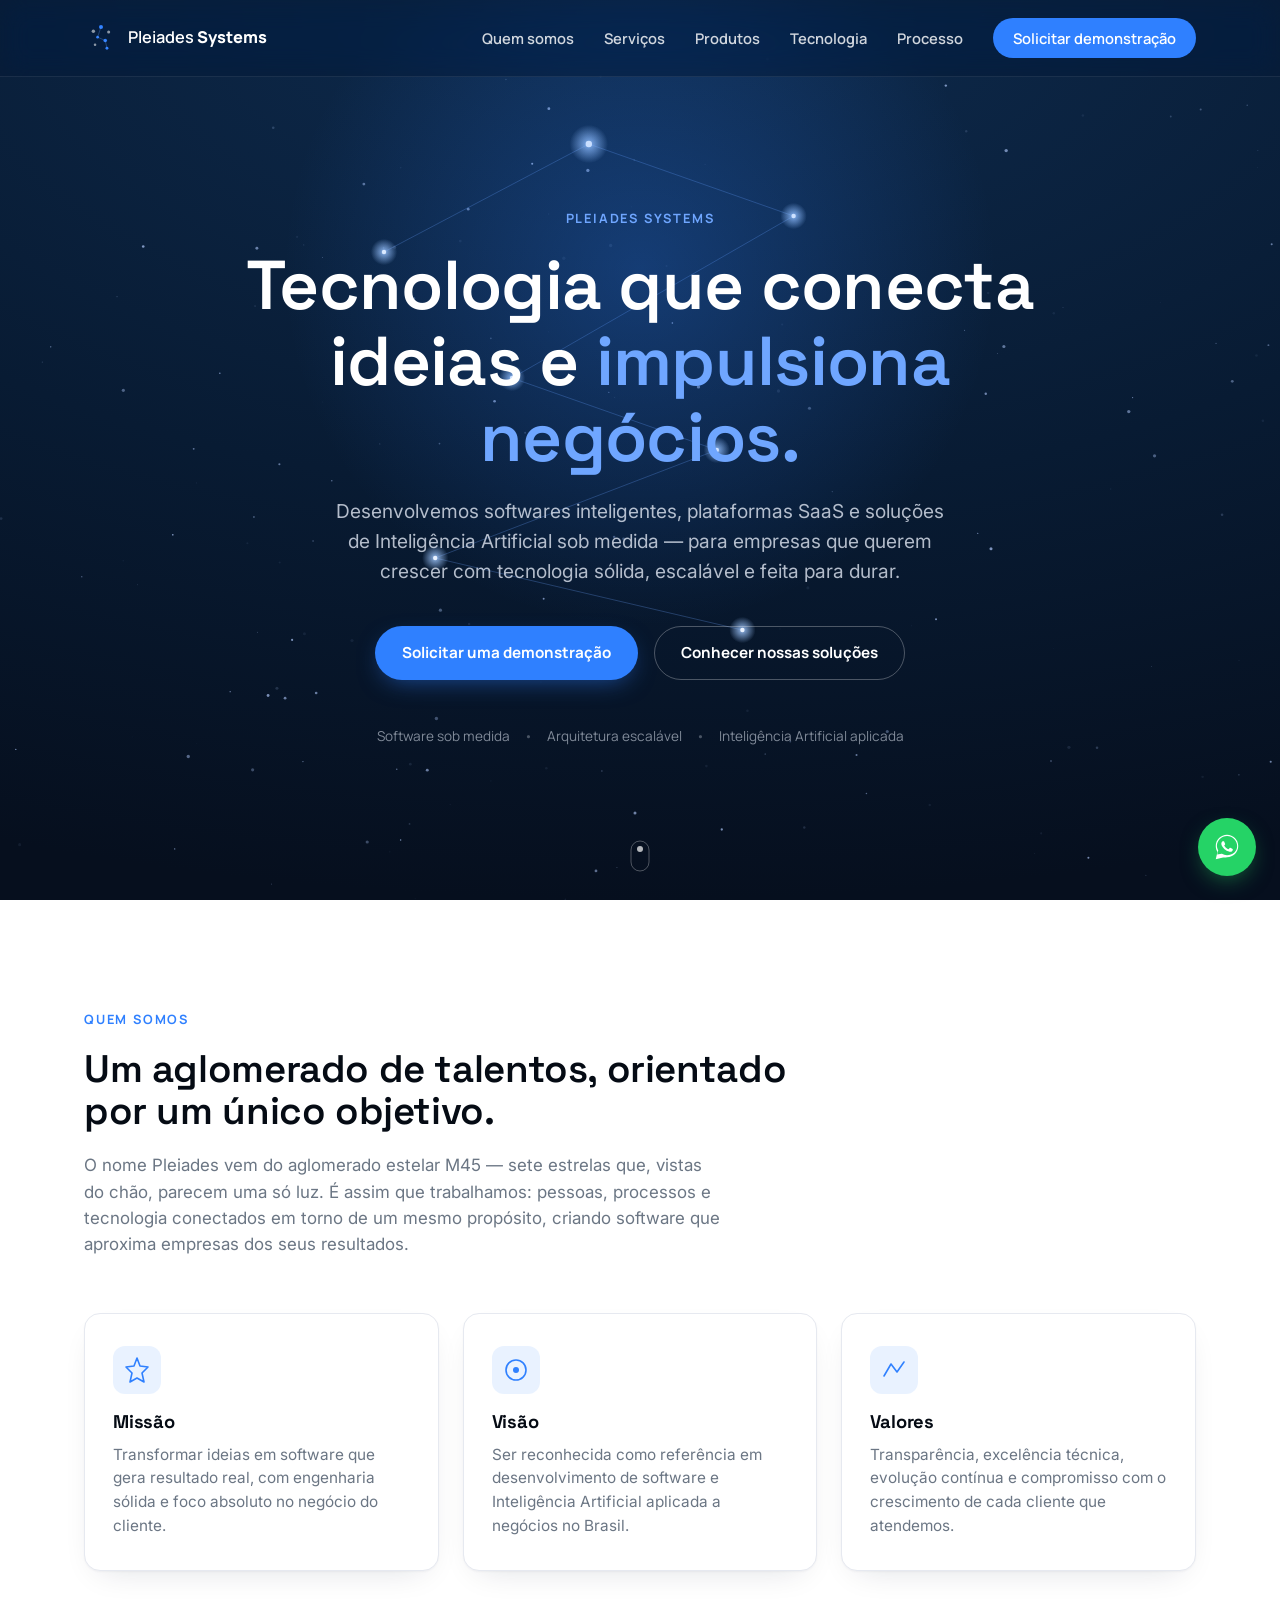
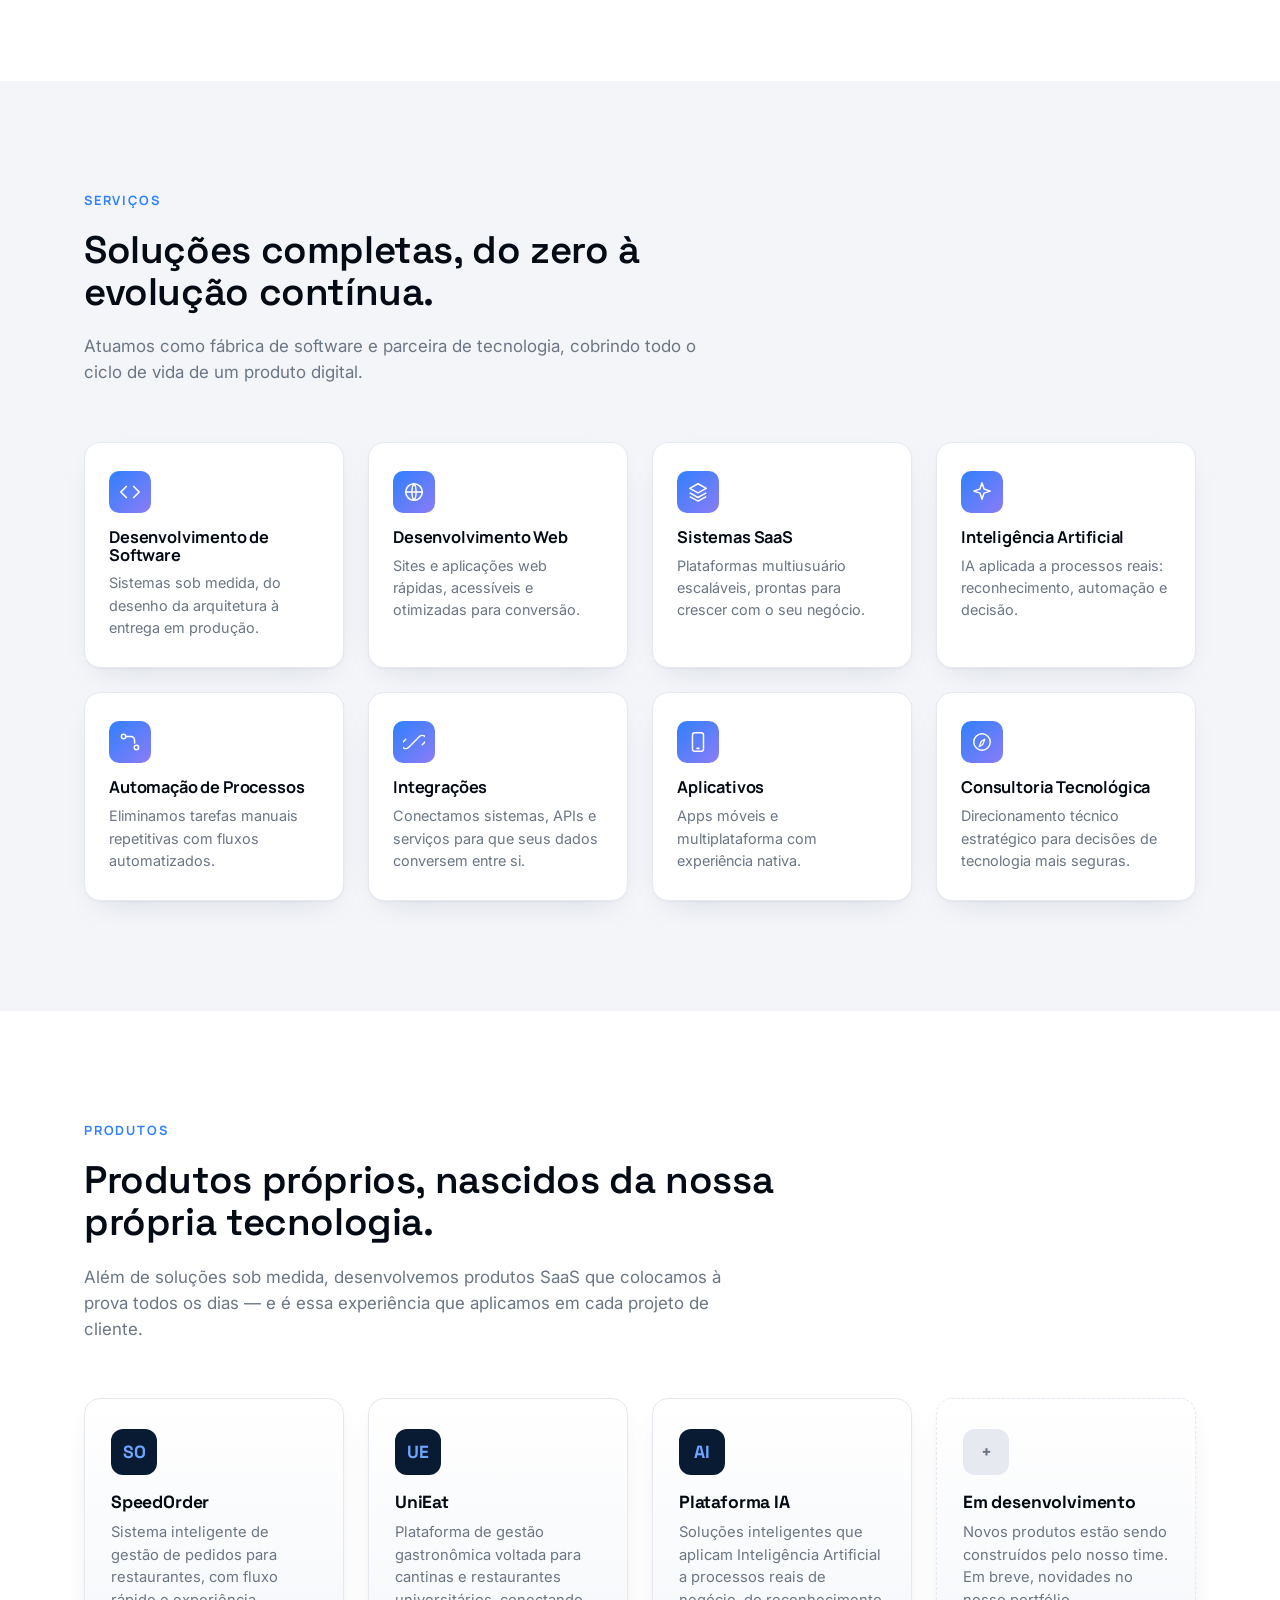
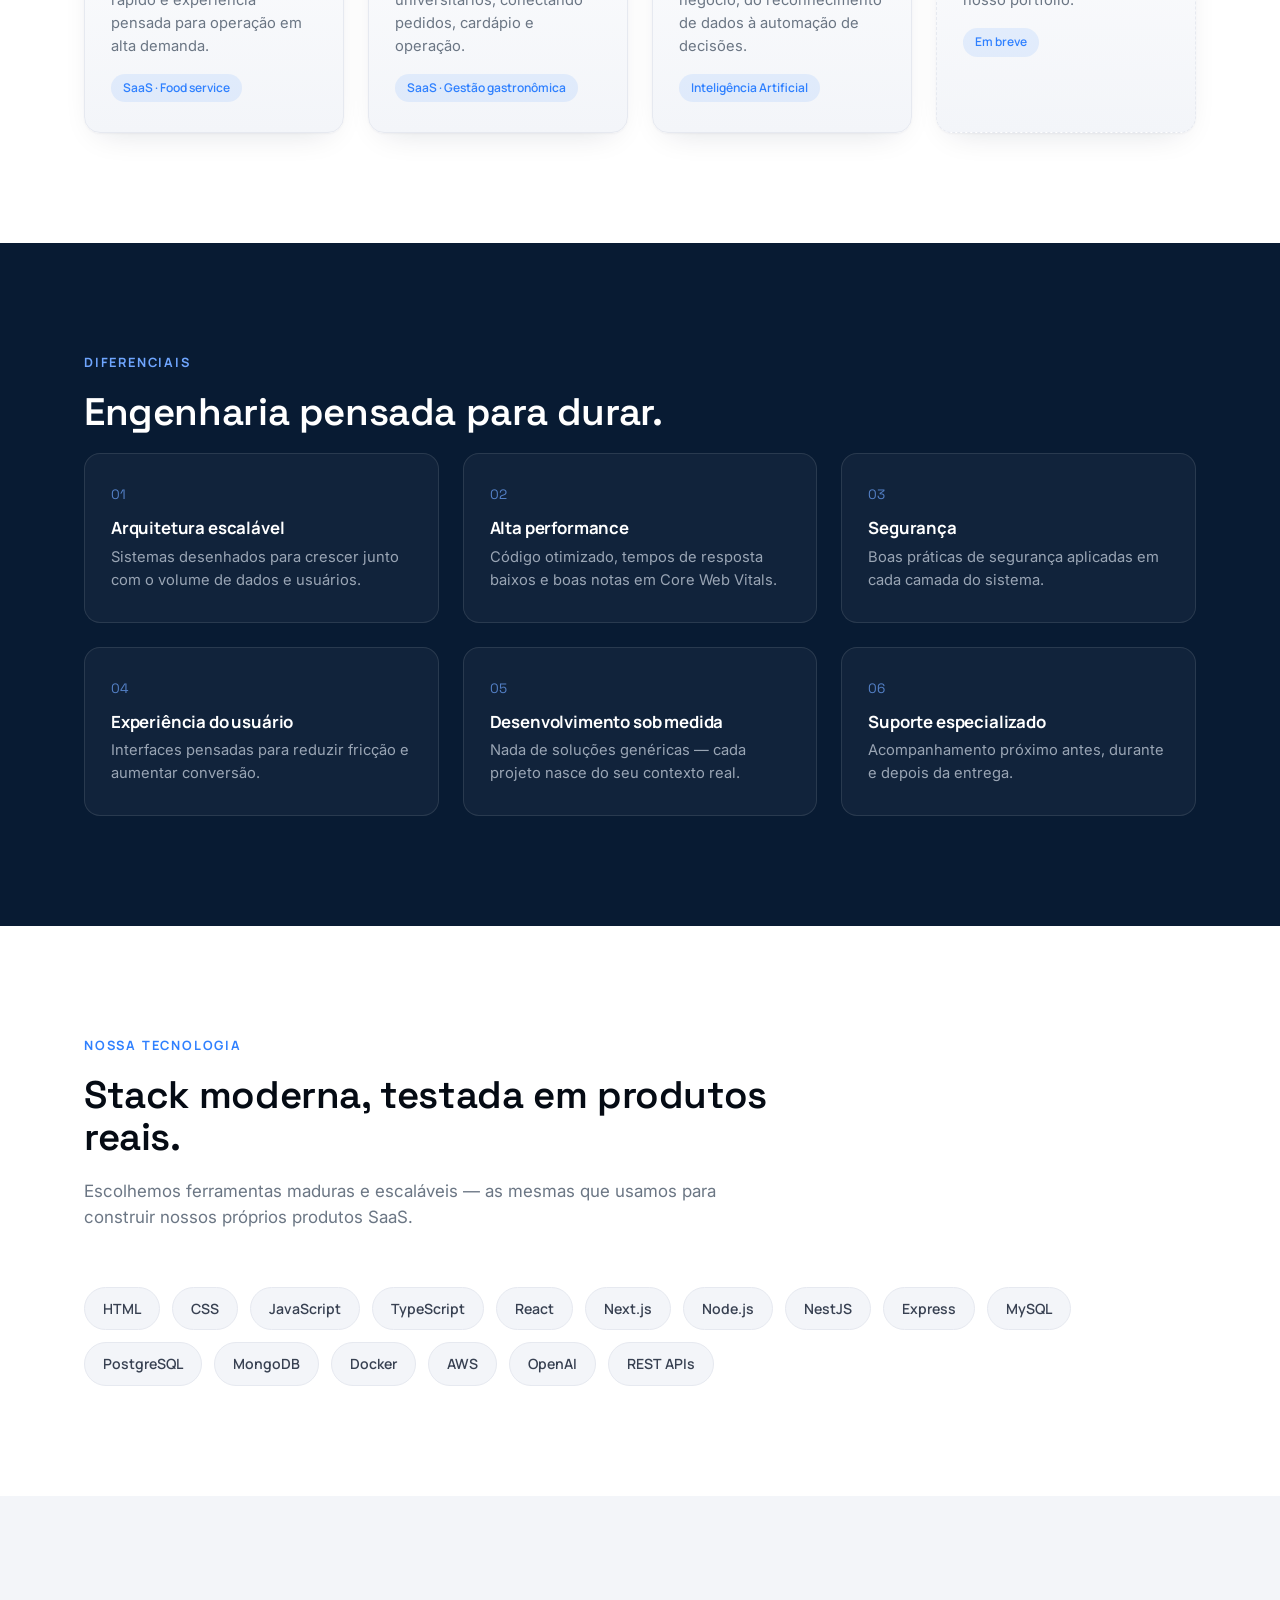
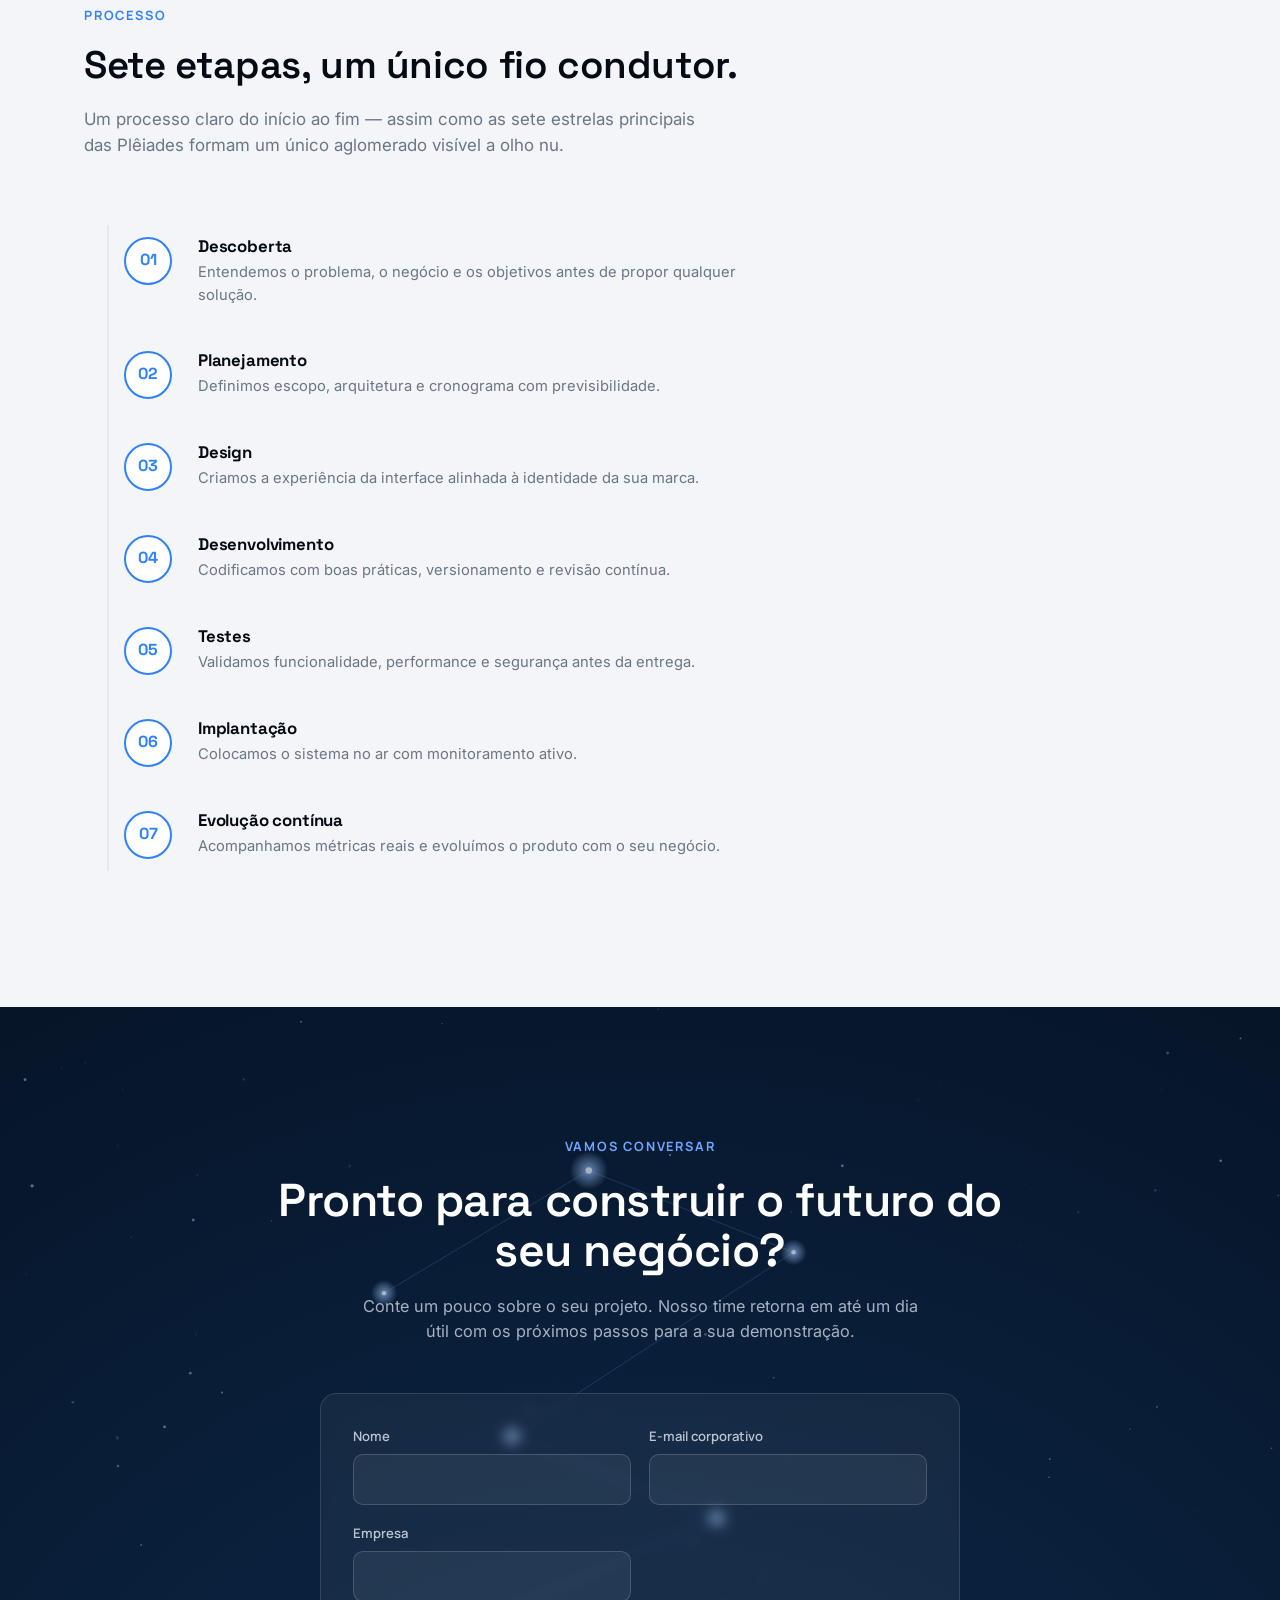
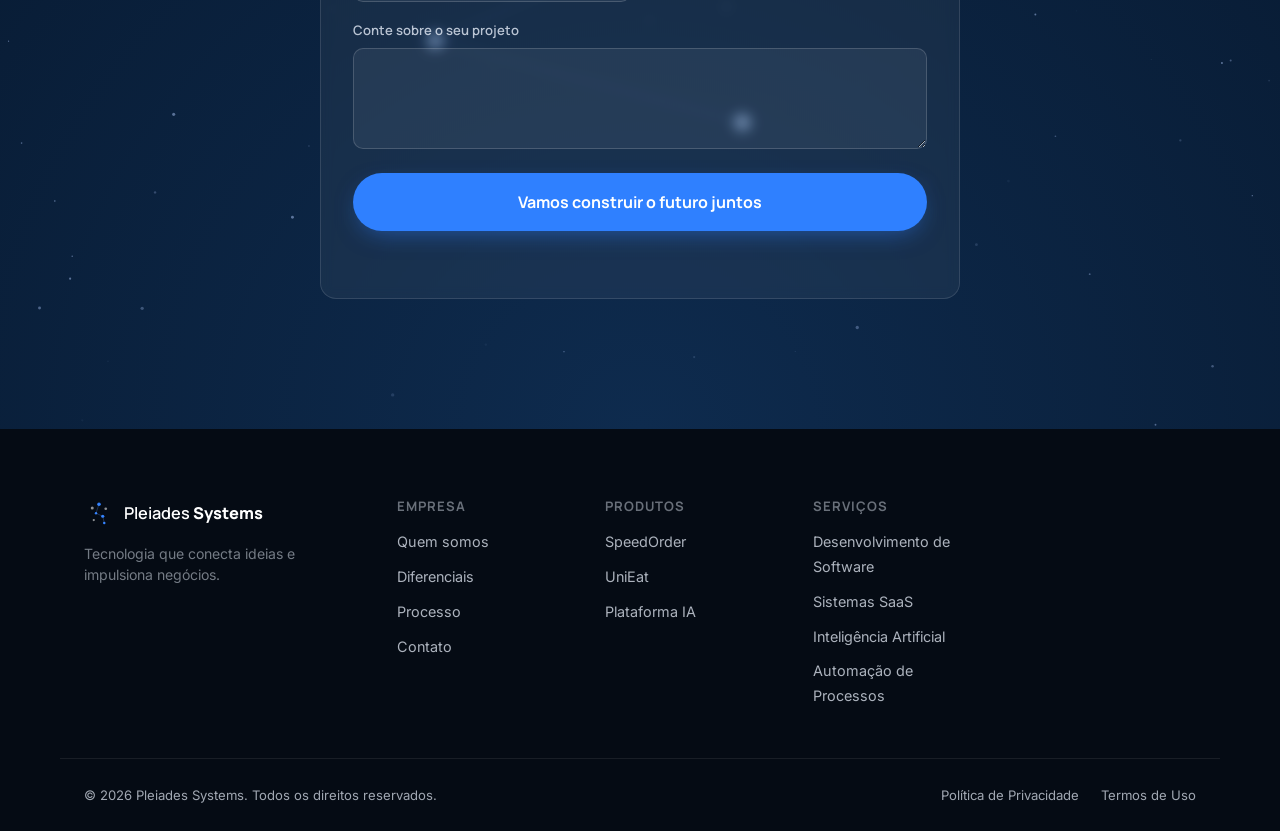
==== commit 78878440: "Add Btn Whatsapp" ====
--- a/index.html
+++ b/index.html
@@ -455,6 +455,22 @@
   </div>
 </footer>
 
+<!-- ============================================================
+     BOTÃO FLUTUANTE — WHATSAPP
+============================================================ -->
+<a
+  href="https://wa.me/5511944007513?text=Ol%C3%A1%2C%20vim%20pelo%20site%20da%20Pleiades%20Systems%20e%20gostaria%20de%20saber%20mais."
+  class="whatsapp-float"
+  target="_blank"
+  rel="noopener noreferrer"
+  aria-label="Falar no WhatsApp"
+>
+  <svg width="30" height="30" viewBox="0 0 32 32" aria-hidden="true">
+    <path fill="currentColor" d="M16.02 3C9.4 3 4 8.38 4 15c0 2.32.66 4.49 1.8 6.34L3.99 29l7.85-1.77A11.94 11.94 0 0 0 16.02 27C22.64 27 28 21.62 28 15S22.64 3 16.02 3zm0 21.8c-1.98 0-3.83-.55-5.4-1.5l-.39-.23-4.66 1.05 1.08-4.53-.25-.4A9.75 9.75 0 0 1 5.2 15c0-5.98 4.85-10.83 10.82-10.83S26.84 9.02 26.84 15 22 24.8 16.02 24.8z"/>
+    <path fill="currentColor" d="M21.6 17.86c-.3-.15-1.77-.87-2.05-.97-.28-.1-.48-.15-.68.15-.2.3-.78.97-.96 1.17-.18.2-.35.22-.65.08-.3-.15-1.28-.47-2.44-1.5-.9-.8-1.51-1.79-1.69-2.09-.18-.3-.02-.46.13-.61.14-.14.3-.35.45-.53.15-.18.2-.3.3-.5.1-.2.05-.38-.03-.53-.08-.15-.68-1.63-.93-2.24-.24-.58-.49-.5-.68-.51h-.58c-.2 0-.53.08-.8.38-.28.3-1.05 1.03-1.05 2.5 0 1.47 1.08 2.9 1.23 3.1.15.2 2.12 3.24 5.15 4.54.72.31 1.28.5 1.72.63.72.23 1.38.2 1.9.12.58-.09 1.77-.72 2.02-1.42.25-.7.25-1.3.18-1.42-.07-.13-.28-.2-.58-.35z"/>
+  </svg>
+</a>
+
 <script src="script.js"></script>
 </body>
 </html>
--- a/style.css
+++ b/style.css
@@ -358,6 +358,28 @@
 @media (max-width: 620px) { .cta-form { grid-template-columns: 1fr; padding: 24px; } }
 
 /* ==================================================================
+   BOTÃO FLUTUANTE — WHATSAPP
+================================================================== */
+.whatsapp-float {
+  position: fixed; right: 24px; bottom: 24px; z-index: 200;
+  width: 58px; height: 58px; border-radius: 50%;
+  display: flex; align-items: center; justify-content: center;
+  background: #25D366; color: #fff;
+  box-shadow: 0 8px 24px -8px rgba(37,211,102,.6), var(--shadow-card);
+  transition: transform .25s var(--ease), box-shadow .25s var(--ease);
+}
+.whatsapp-float:hover {
+  transform: translateY(-3px) scale(1.05);
+  box-shadow: 0 14px 30px -10px rgba(37,211,102,.7), var(--shadow-card-hover);
+}
+.whatsapp-float:focus-visible {
+  outline: 2px solid var(--electric); outline-offset: 3px;
+}
+@media (max-width: 620px) {
+  .whatsapp-float { right: 16px; bottom: 16px; width: 52px; height: 52px; }
+}
+
+/* ==================================================================
    FOOTER
 ================================================================== */
 .site-footer { background: var(--ink); color: rgba(228,235,246,.7); padding: 70px 0 26px; }
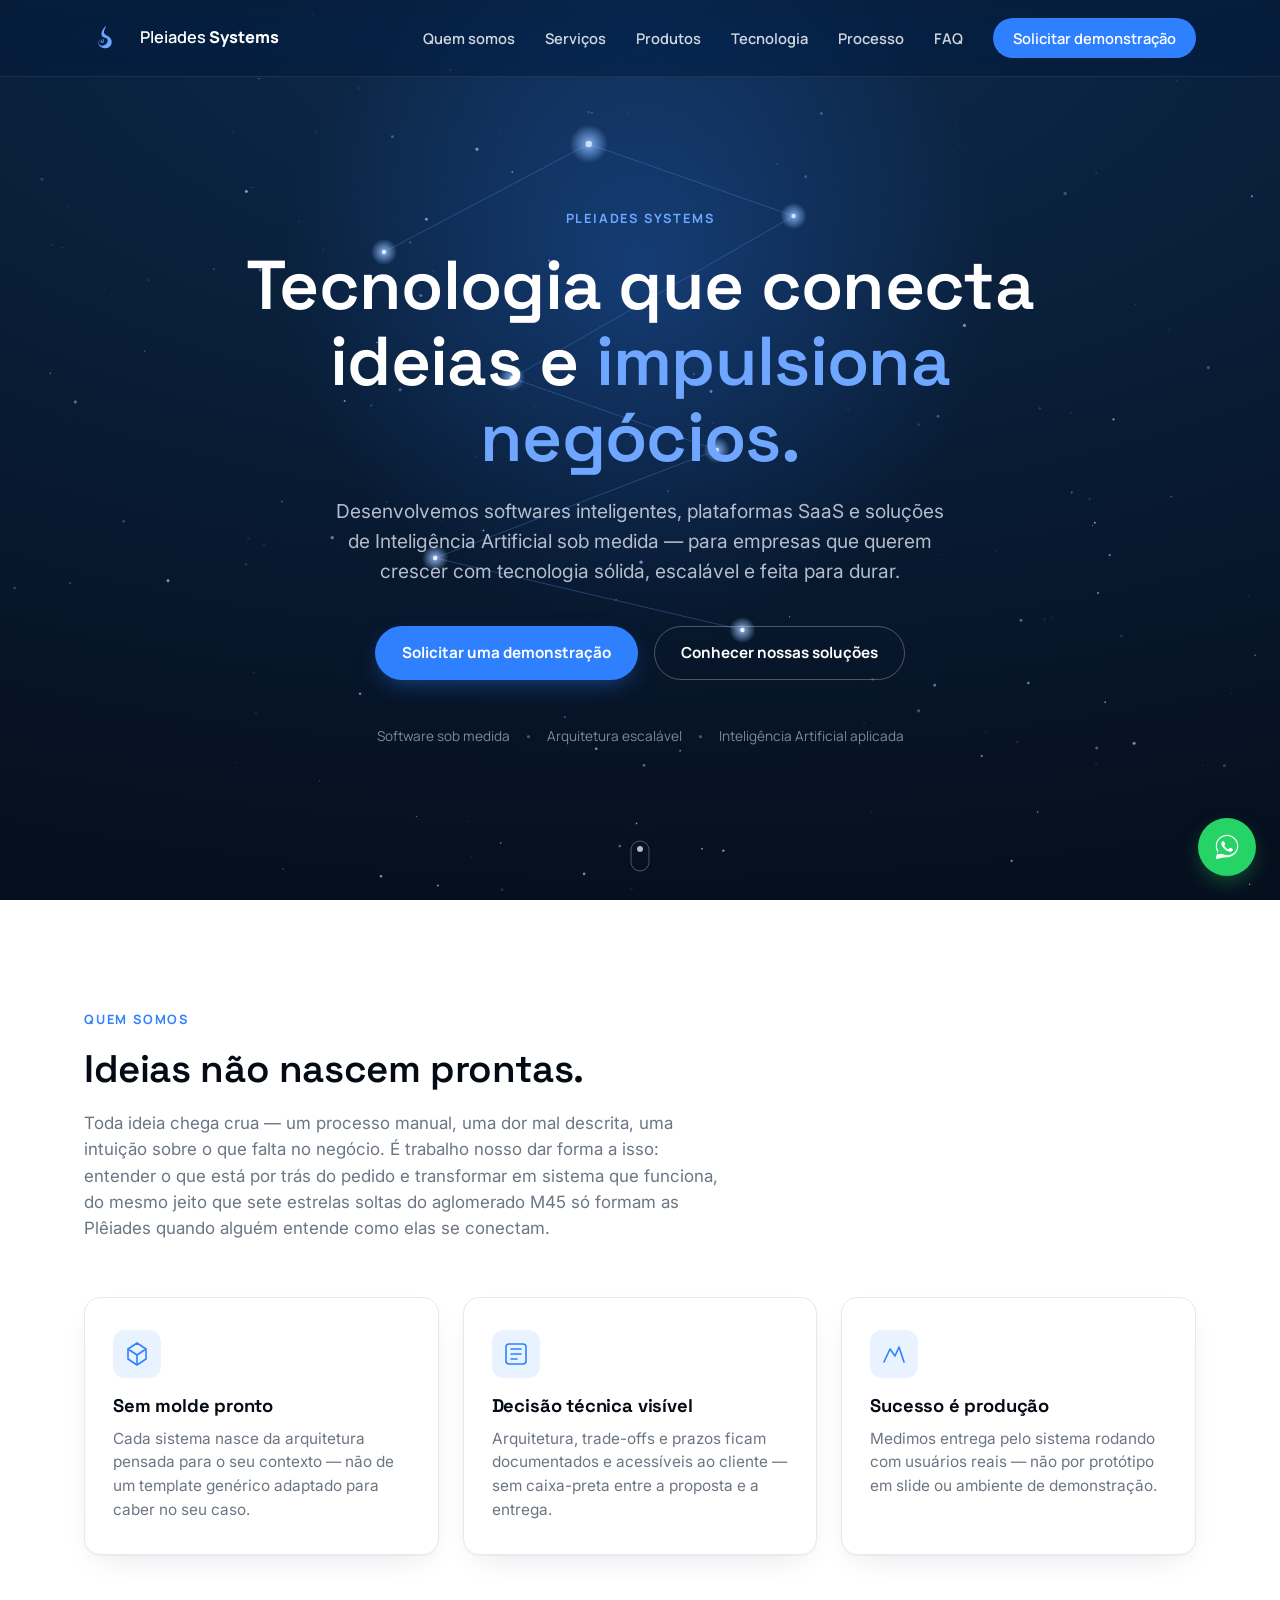
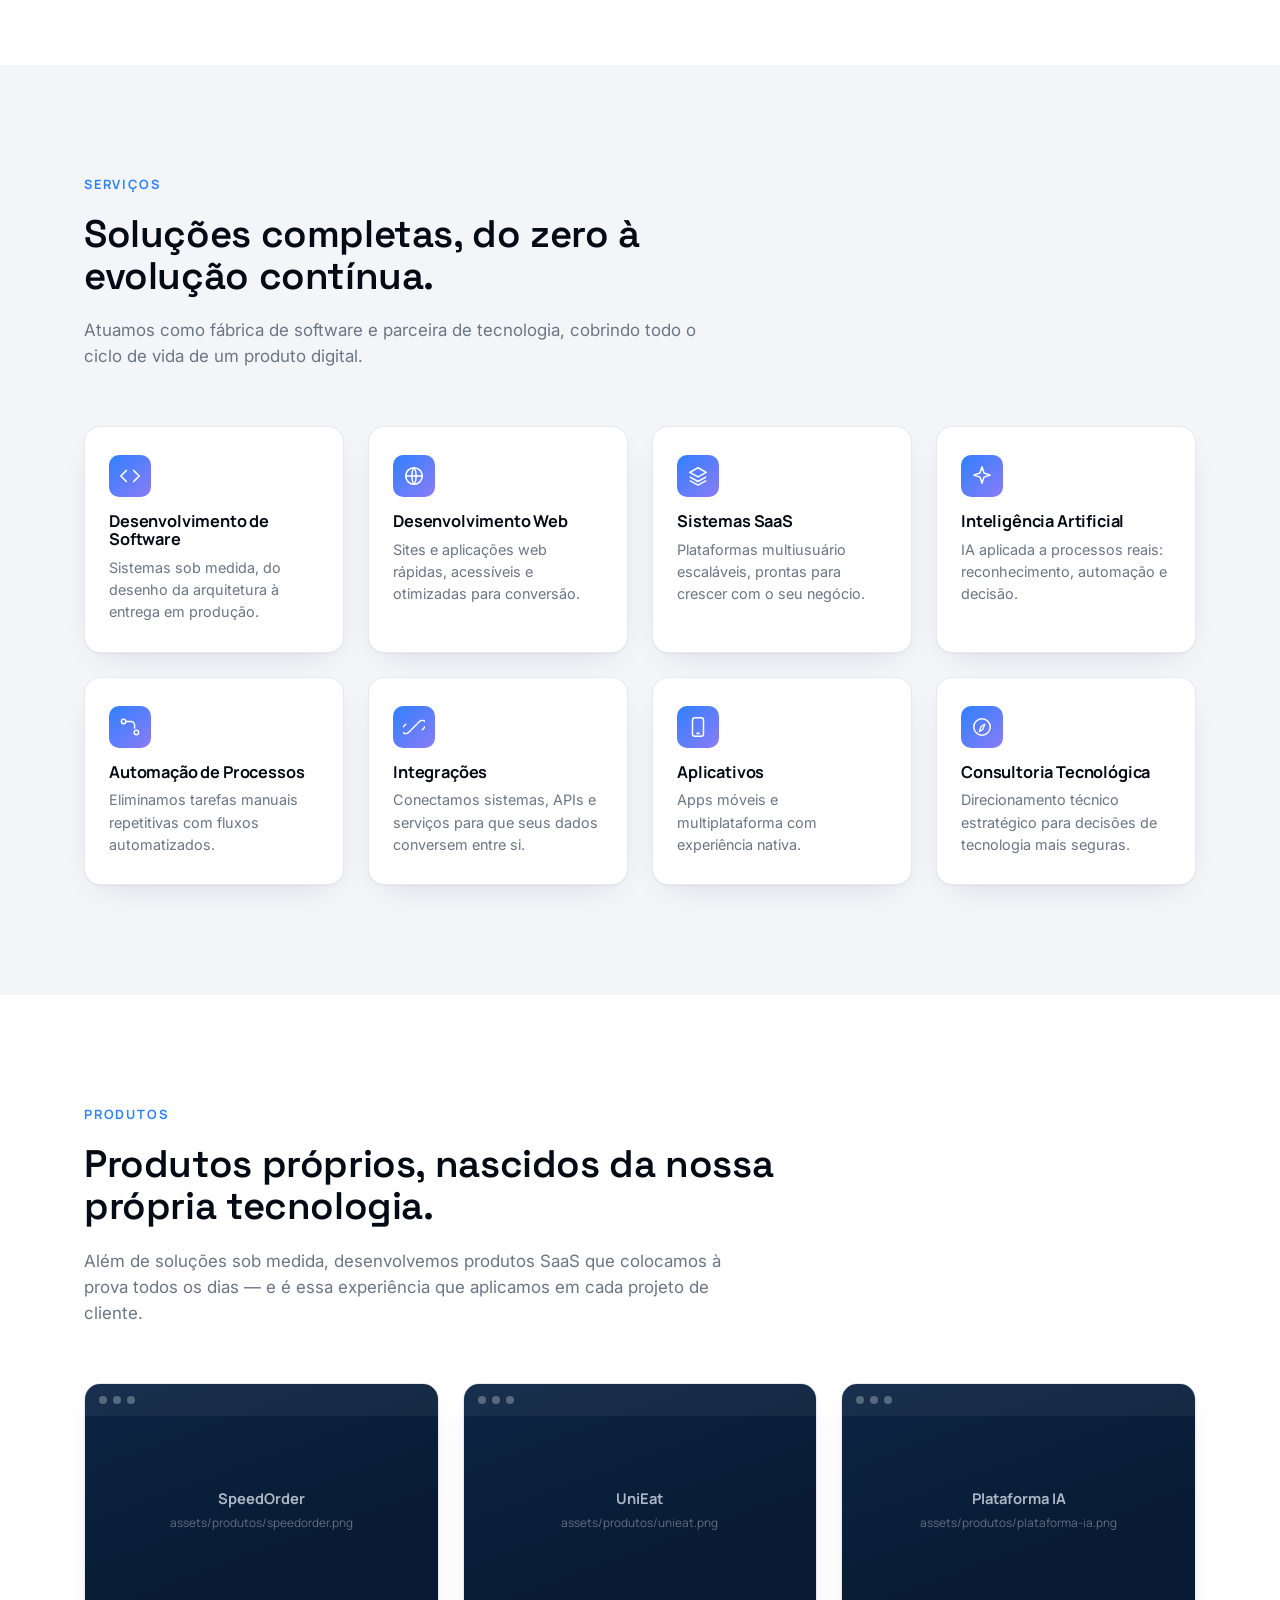
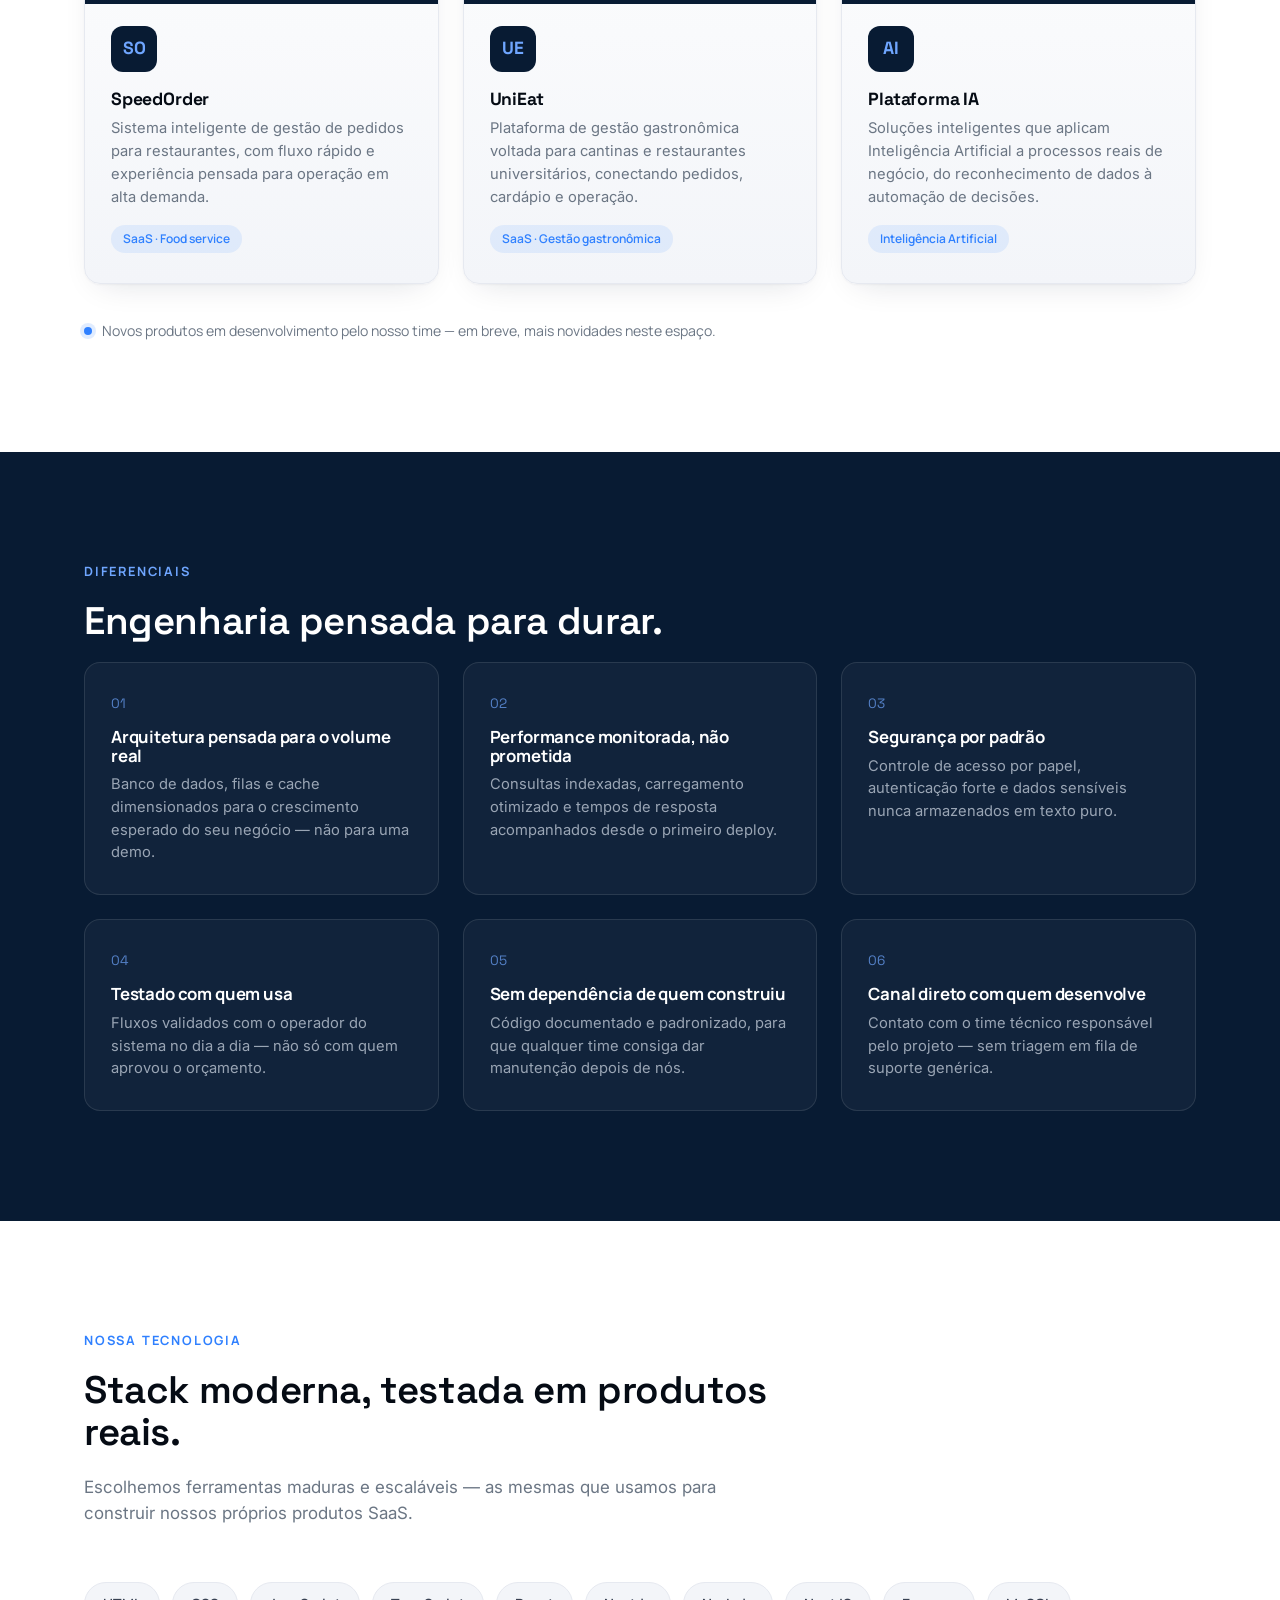
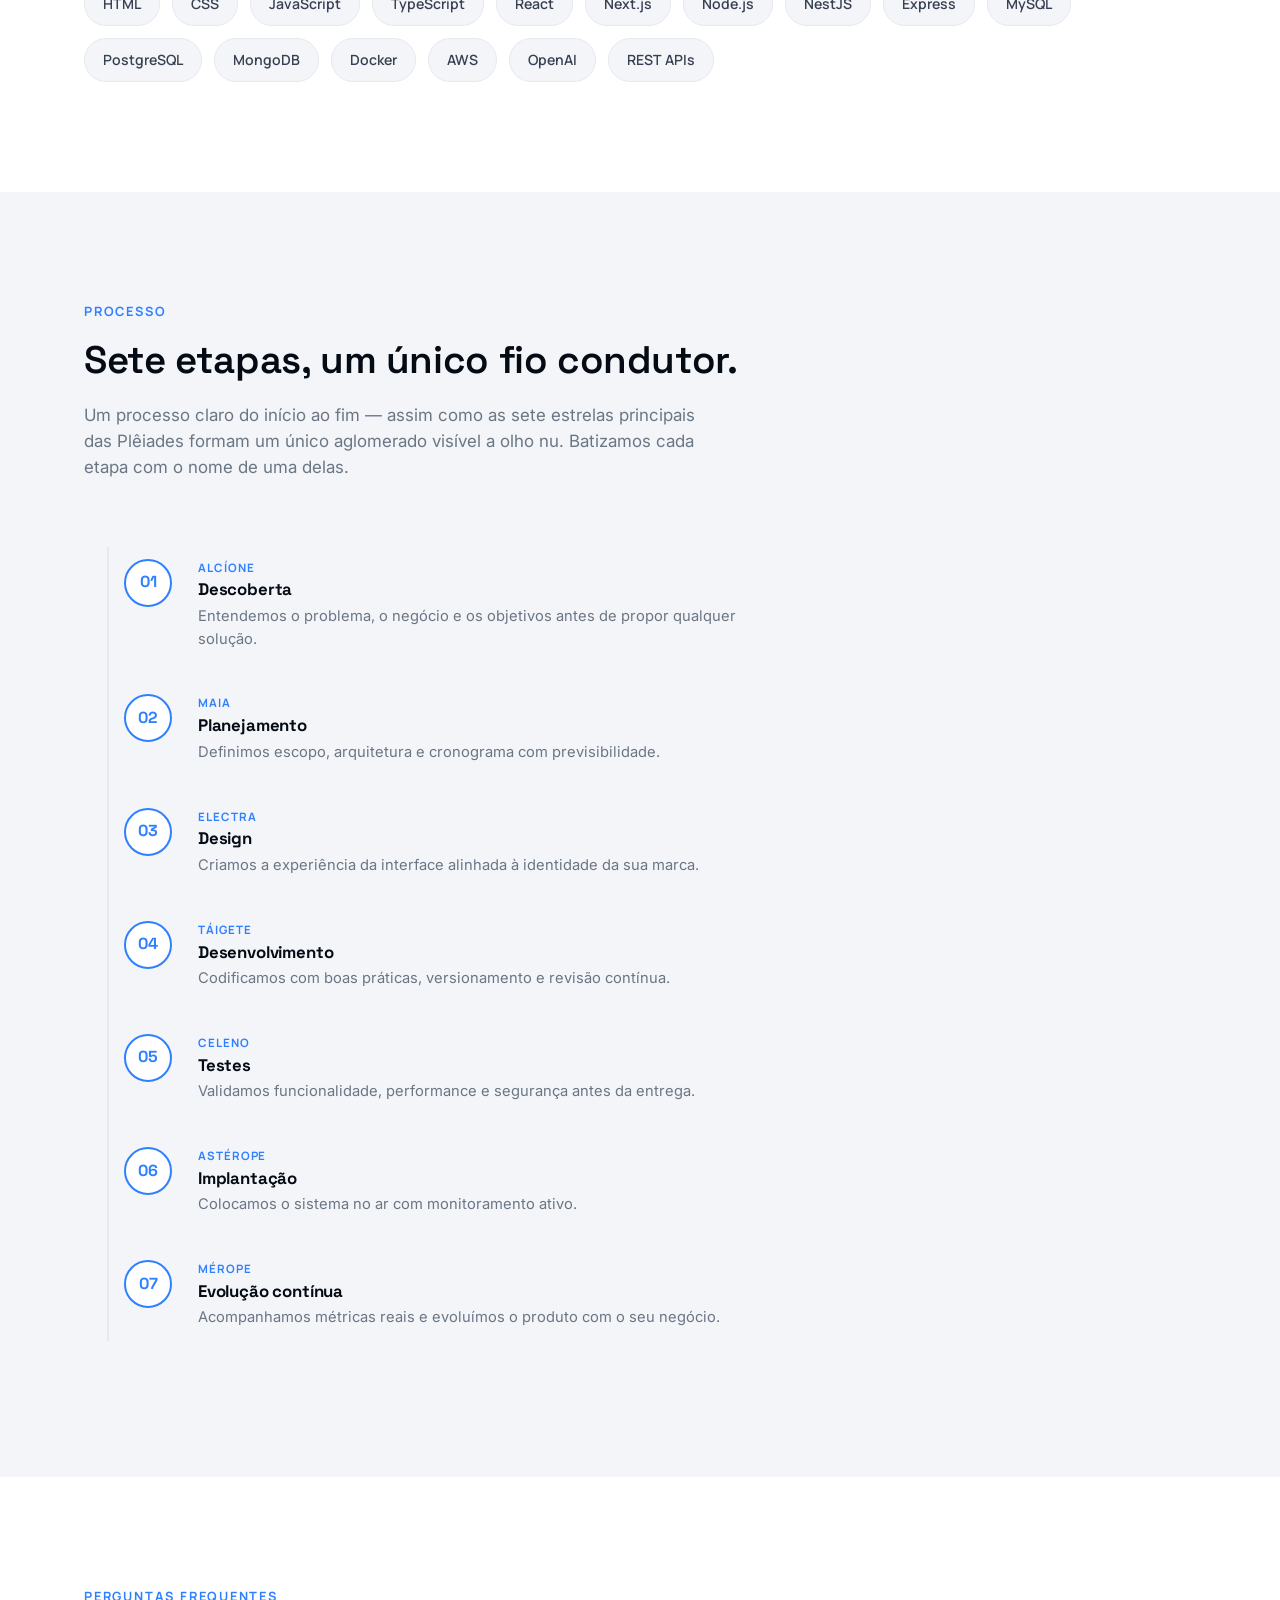
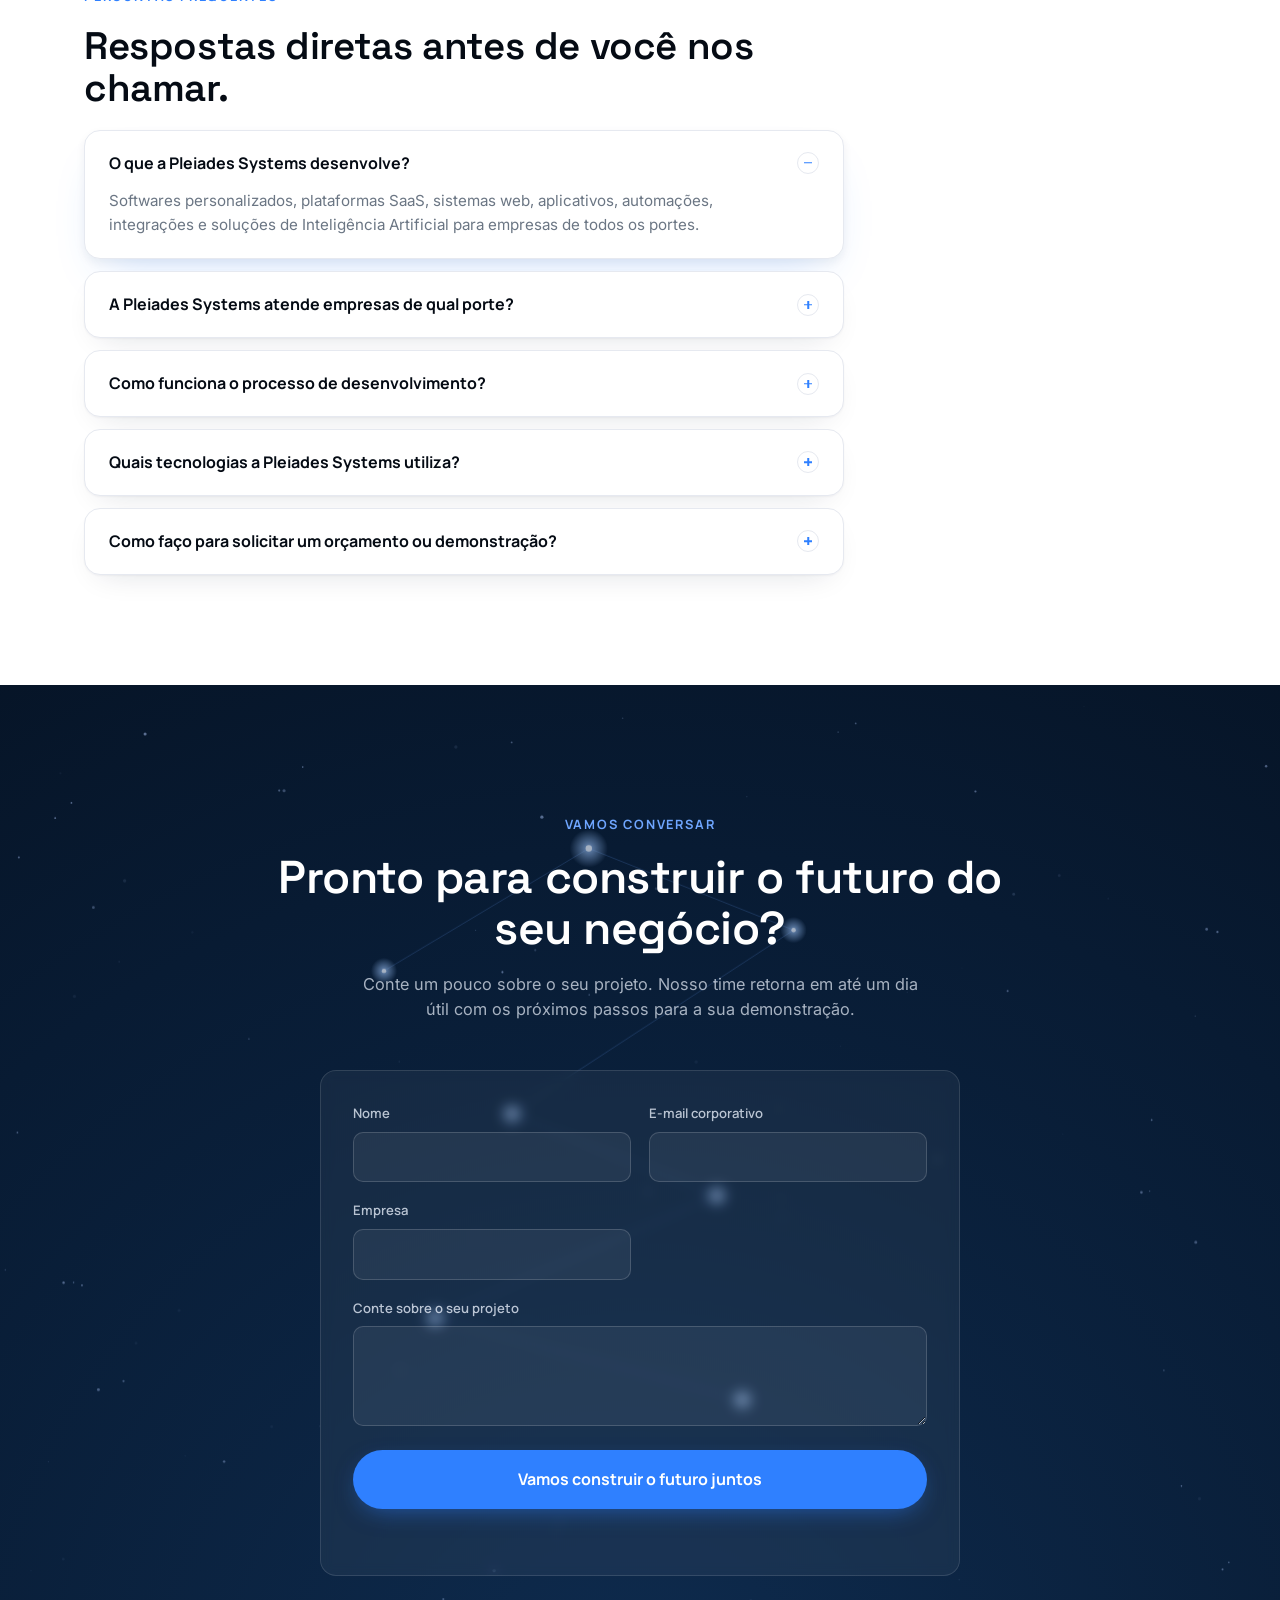
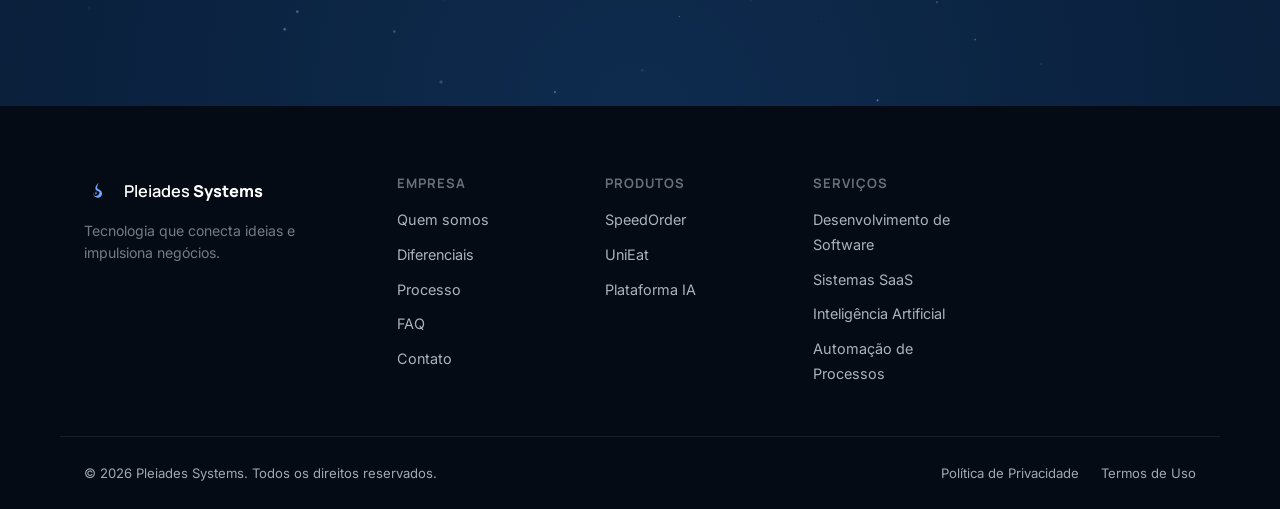
==== commit 2ef8c0c5: "Ajsute: Style e Conteudo" ====
--- a/index.html
+++ b/index.html
@@ -29,8 +29,9 @@
 <meta name="twitter:description" content="Software sob medida, plataformas SaaS, automações e Inteligência Artificial para empresas de todos os portes.">
 <meta name="twitter:image" content="https://www.pleiadessystems.com/assets/og-image.jpg">
 
-<!-- Favicon (placeholder — substituir pela logo oficial) -->
-<link rel="icon" type="image/svg+xml" href="data:image/svg+xml,%3Csvg xmlns='http://www.w3.org/2000/svg' viewBox='0 0 32 32'%3E%3Crect width='32' height='32' rx='8' fill='%23081B33'/%3E%3Ccircle cx='9' cy='10' r='1.6' fill='%232F80FF'/%3E%3Ccircle cx='16' cy='7' r='1.9' fill='%232F80FF'/%3E%3Ccircle cx='23' cy='11' r='1.4' fill='%232F80FF'/%3E%3Ccircle cx='13' cy='16' r='1.3' fill='%23fff'/%3E%3Ccircle cx='20' cy='19' r='1.6' fill='%232F80FF'/%3E%3Ccircle cx='11' cy='23' r='1.2' fill='%23fff'/%3E%3Ccircle cx='24' cy='24' r='1.3' fill='%23fff'/%3E%3C/svg%3E">
+<!-- Favicon (logo oficial) -->
+<link rel="icon" type="image/svg+xml" href="PleaidesFavicon.svg">
+<meta name="theme-color" content="#081B33">
 
 <!-- Preload de fontes críticas (Google Fonts) -->
 <link rel="preconnect" href="https://fonts.googleapis.com">
@@ -48,7 +49,7 @@
   "@type": "Organization",
   "name": "Pleiades Systems",
   "url": "https://www.pleiadessystems.com/",
-  "logo": "https://www.pleiadessystems.com/assets/logo.svg",
+  "logo": "https://www.pleiadessystems.com/PleaidesFavicon.svg",
   "description": "Empresa de tecnologia especializada em desenvolvimento de software sob medida, plataformas SaaS, automação de processos e Inteligência Artificial.",
   "sameAs": [
     "https://www.linkedin.com/company/pleiades-systems",
@@ -103,6 +104,52 @@
       "@type": "Question",
       "name": "Como funciona o processo de desenvolvimento?",
       "acceptedAnswer": { "@type": "Answer", "text": "Nosso processo segue sete etapas: descoberta, planejamento, design, desenvolvimento, testes, implantação e evolução contínua, garantindo qualidade e previsibilidade em cada entrega." }
+    },
+    {
+      "@type": "Question",
+      "name": "Quais tecnologias a Pleiades Systems utiliza?",
+      "acceptedAnswer": { "@type": "Answer", "text": "Trabalhamos com uma stack moderna e madura — entre outras, JavaScript, TypeScript, React, Next.js, Node.js, PostgreSQL, MongoDB, Docker e AWS — a mesma que sustenta nossos próprios produtos SaaS em produção." }
+    },
+    {
+      "@type": "Question",
+      "name": "Como faço para solicitar um orçamento ou demonstração?",
+      "acceptedAnswer": { "@type": "Answer", "text": "Preencha o formulário de contato no final da página com uma descrição do seu projeto. Nosso time retorna em até um dia útil com os próximos passos." }
+    }
+  ]
+}
+</script>
+<script type="application/ld+json">
+{
+  "@context": "https://schema.org",
+  "@type": "ItemList",
+  "name": "Produtos Pleiades Systems",
+  "itemListElement": [
+    {
+      "@type": "SoftwareApplication",
+      "position": 1,
+      "name": "SpeedOrder",
+      "applicationCategory": "BusinessApplication",
+      "operatingSystem": "Web",
+      "description": "Sistema inteligente de gestão de pedidos para restaurantes, com fluxo rápido e experiência pensada para operação em alta demanda.",
+      "provider": { "@type": "Organization", "name": "Pleiades Systems" }
+    },
+    {
+      "@type": "SoftwareApplication",
+      "position": 2,
+      "name": "UniEat",
+      "applicationCategory": "BusinessApplication",
+      "operatingSystem": "Web",
+      "description": "Plataforma de gestão gastronômica voltada para cantinas e restaurantes universitários, conectando pedidos, cardápio e operação.",
+      "provider": { "@type": "Organization", "name": "Pleiades Systems" }
+    },
+    {
+      "@type": "SoftwareApplication",
+      "position": 3,
+      "name": "Plataforma IA",
+      "applicationCategory": "BusinessApplication",
+      "operatingSystem": "Web",
+      "description": "Soluções de Inteligência Artificial aplicadas a processos reais de negócio, do reconhecimento de dados à automação de decisões.",
+      "provider": { "@type": "Organization", "name": "Pleiades Systems" }
     }
   ]
 }
@@ -120,15 +167,22 @@
   <div class="container header-inner">
     <a href="#top" class="brand" aria-label="Pleiades Systems — página inicial">
       <span class="brand-mark" aria-hidden="true">
-        <svg viewBox="0 0 40 40" width="34" height="34">
-          <circle cx="11" cy="12" r="2" class="mark-star mark-star--dim"/>
-          <circle cx="20" cy="7" r="2.4" class="mark-star"/>
-          <circle cx="29" cy="13" r="1.8" class="mark-star mark-star--dim"/>
-          <circle cx="16" cy="19" r="1.6" class="mark-star"/>
-          <circle cx="25" cy="23" r="2.1" class="mark-star"/>
-          <circle cx="13" cy="28" r="1.5" class="mark-star mark-star--dim"/>
-          <circle cx="27" cy="32" r="1.7" class="mark-star"/>
-          <path d="M20 7 L16 19 L25 23 L27 32" class="mark-bolt"/>
+        <svg class="brand-mark-svg" viewBox="0 0 500 500" width="46" height="46">
+          <g transform="translate(0.000000,500.000000) scale(0.100000,-0.100000)" fill="currentColor" stroke="none">
+            <path d="M2322 3785 c-169 -185 -367 -501 -407 -651 -63 -234 12 -450 196
+-557 24 -14 96 -40 159 -57 172 -48 231 -85 274 -172 22 -43 26 -66 26 -133 0
+-138 -44 -240 -148 -348 -222 -229 -525 -273 -710 -103 -133 122 -130 406 4
+557 l39 43 -33 -25 c-86 -62 -152 -214 -152 -349 0 -181 93 -342 262 -456 155
+-104 310 -154 475 -154 346 0 618 212 688 534 13 57 16 104 12 175 -11 197
+-66 320 -207 461 -86 86 -107 102 -230 165 -232 120 -329 196 -376 291 -25 51
+-26 62 -21 137 8 108 44 229 122 408 83 191 112 289 86 289 -5 0 -32 -25 -59
+-55z"/>
+            <path d="M1912 2400 c74 -10 127 -38 162 -87 59 -84 42 -189 -42 -263 -52 -47
+-82 -49 -96 -8 -8 23 -5 31 22 56 51 48 40 111 -24 138 -31 13 -39 13 -67 -1
+-44 -21 -71 -69 -71 -126 0 -151 198 -214 317 -101 46 44 67 94 67 162 0 145
+-102 241 -255 238 l-70 -1 57 -7z"/>
+            <path d="M1765 2370 c-3 -6 1 -7 9 -4 18 7 21 14 7 14 -6 0 -13 -4 -16 -10z"/>
+          </g>
         </svg>
       </span>
       <span class="brand-name">Pleiades <strong>Systems</strong></span>
@@ -141,6 +195,7 @@
         <li><a href="#produtos">Produtos</a></li>
         <li><a href="#tecnologia">Tecnologia</a></li>
         <li><a href="#processo">Processo</a></li>
+        <li><a href="#faq">FAQ</a></li>
         <li><a href="#contato" class="nav-cta">Solicitar demonstração</a></li>
       </ul>
     </nav>
@@ -157,6 +212,7 @@
       <li><a href="#produtos">Produtos</a></li>
       <li><a href="#tecnologia">Tecnologia</a></li>
       <li><a href="#processo">Processo</a></li>
+      <li><a href="#faq">FAQ</a></li>
       <li><a href="#contato" class="nav-cta">Solicitar demonstração</a></li>
     </ul>
   </div>
@@ -209,36 +265,37 @@
   <div class="container">
     <p class="eyebrow eyebrow-dark">Quem somos</p>
     <h2 id="sobre-title" class="section-title">
-      Um aglomerado de talentos, orientado por um único objetivo.
+      Ideias não nascem prontas.
     </h2>
     <p class="section-lede">
-      O nome Pleiades vem do aglomerado estelar M45 — sete estrelas que,
-      vistas do chão, parecem uma só luz. É assim que trabalhamos: pessoas,
-      processos e tecnologia conectados em torno de um mesmo propósito,
-      criando software que aproxima empresas dos seus resultados.
+      Toda ideia chega crua — um processo manual, uma dor mal descrita, uma
+      intuição sobre o que falta no negócio. É trabalho nosso dar forma a
+      isso: entender o que está por trás do pedido e transformar em sistema
+      que funciona, do mesmo jeito que sete estrelas soltas do aglomerado M45
+      só formam as Plêiades quando alguém entende como elas se conectam.
     </p>
 
     <div class="grid grid-3 reveal-group">
       <article class="info-card reveal">
         <span class="info-card-icon" aria-hidden="true">
-          <svg width="28" height="28" viewBox="0 0 28 28"><path d="M14 2l3 8 8 1-6 6 2 9-7-4-7 4 2-9-6-6 8-1z" fill="none" stroke="currentColor" stroke-width="1.6" stroke-linejoin="round"/></svg>
+          <svg width="28" height="28" viewBox="0 0 28 28"><path d="M5 9l9-6 9 6-9 6-9-6z" fill="none" stroke="currentColor" stroke-width="1.6" stroke-linejoin="round"/><path d="M5 9v10l9 6 9-6V9" fill="none" stroke="currentColor" stroke-width="1.6" stroke-linejoin="round"/><path d="M14 15v10" stroke="currentColor" stroke-width="1.6"/></svg>
         </span>
-        <h3>Missão</h3>
-        <p>Transformar ideias em software que gera resultado real, com engenharia sólida e foco absoluto no negócio do cliente.</p>
+        <h3>Sem molde pronto</h3>
+        <p>Cada sistema nasce da arquitetura pensada para o seu contexto — não de um template genérico adaptado para caber no seu caso.</p>
       </article>
       <article class="info-card reveal">
         <span class="info-card-icon" aria-hidden="true">
-          <svg width="28" height="28" viewBox="0 0 28 28"><circle cx="14" cy="14" r="10" fill="none" stroke="currentColor" stroke-width="1.6"/><circle cx="14" cy="14" r="3" fill="currentColor"/></svg>
+          <svg width="28" height="28" viewBox="0 0 28 28"><rect x="4" y="4" width="20" height="20" rx="3" fill="none" stroke="currentColor" stroke-width="1.6"/><path d="M9 14h10M9 9h10M9 19h6" stroke="currentColor" stroke-width="1.6" stroke-linecap="round"/></svg>
         </span>
-        <h3>Visão</h3>
-        <p>Ser reconhecida como referência em desenvolvimento de software e Inteligência Artificial aplicada a negócios no Brasil.</p>
+        <h3>Decisão técnica visível</h3>
+        <p>Arquitetura, trade-offs e prazos ficam documentados e acessíveis ao cliente — sem caixa-preta entre a proposta e a entrega.</p>
       </article>
       <article class="info-card reveal">
         <span class="info-card-icon" aria-hidden="true">
-          <svg width="28" height="28" viewBox="0 0 28 28"><path d="M4 20 L11 8 L17 16 L24 6" fill="none" stroke="currentColor" stroke-width="1.6" stroke-linecap="round" stroke-linejoin="round"/></svg>
+          <svg width="28" height="28" viewBox="0 0 28 28"><path d="M4 22l6-13 5 7 4-9 5 15" fill="none" stroke="currentColor" stroke-width="1.6" stroke-linecap="round" stroke-linejoin="round"/></svg>
         </span>
-        <h3>Valores</h3>
-        <p>Transparência, excelência técnica, evolução contínua e compromisso com o crescimento de cada cliente que atendemos.</p>
+        <h3>Sucesso é produção</h3>
+        <p>Medimos entrega pelo sistema rodando com usuários reais — não por protótipo em slide ou ambiente de demonstração.</p>
       </article>
     </div>
   </div>
@@ -274,32 +331,56 @@
       à prova todos os dias — e é essa experiência que aplicamos em cada projeto de cliente.
     </p>
 
-    <div class="grid grid-4 reveal-group">
+    <div class="grid grid-3 reveal-group">
       <article class="product-card reveal">
+        <!--
+          Print do produto: troque o <span class="product-shot-placeholder">…</span>
+          abaixo por <img src="assets/produtos/speedorder.png" alt="Painel de pedidos do SpeedOrder mostrando comandas em tempo real" loading="lazy">
+          Proporção recomendada da imagem: 16:10 (ex.: 1200×750px).
+        -->
+        <div class="product-shot" aria-hidden="true">
+          <span class="product-shot-bar"><i></i><i></i><i></i></span>
+          <span class="product-shot-placeholder"><strong>SpeedOrder</strong>assets/produtos/speedorder.png</span>
+        </div>
         <div class="product-card-glyph" aria-hidden="true">SO</div>
         <h3>SpeedOrder</h3>
         <p>Sistema inteligente de gestão de pedidos para restaurantes, com fluxo rápido e experiência pensada para operação em alta demanda.</p>
         <span class="tag">SaaS · Food service</span>
       </article>
       <article class="product-card reveal">
+        <!--
+          Print do produto: troque o <span class="product-shot-placeholder">…</span>
+          abaixo por <img src="assets/produtos/unieat.png" alt="Tela de cardápio digital do UniEat em um restaurante universitário" loading="lazy">
+        -->
+        <div class="product-shot" aria-hidden="true">
+          <span class="product-shot-bar"><i></i><i></i><i></i></span>
+          <span class="product-shot-placeholder"><strong>UniEat</strong>assets/produtos/unieat.png</span>
+        </div>
         <div class="product-card-glyph" aria-hidden="true">UE</div>
         <h3>UniEat</h3>
         <p>Plataforma de gestão gastronômica voltada para cantinas e restaurantes universitários, conectando pedidos, cardápio e operação.</p>
         <span class="tag">SaaS · Gestão gastronômica</span>
       </article>
       <article class="product-card reveal">
+        <!--
+          Print do produto: troque o <span class="product-shot-placeholder">…</span>
+          abaixo por <img src="assets/produtos/plataforma-ia.png" alt="Painel da Plataforma IA exibindo automação de decisões" loading="lazy">
+        -->
+        <div class="product-shot" aria-hidden="true">
+          <span class="product-shot-bar"><i></i><i></i><i></i></span>
+          <span class="product-shot-placeholder"><strong>Plataforma IA</strong>assets/produtos/plataforma-ia.png</span>
+        </div>
         <div class="product-card-glyph" aria-hidden="true">AI</div>
         <h3>Plataforma IA</h3>
         <p>Soluções inteligentes que aplicam Inteligência Artificial a processos reais de negócio, do reconhecimento de dados à automação de decisões.</p>
         <span class="tag">Inteligência Artificial</span>
       </article>
-      <article class="product-card product-card--soon reveal">
-        <div class="product-card-glyph" aria-hidden="true">+</div>
-        <h3>Em desenvolvimento</h3>
-        <p>Novos produtos estão sendo construídos pelo nosso time. Em breve, novidades no nosso portfólio.</p>
-        <span class="tag">Em breve</span>
-      </article>
-    </div>
+    </div>
+
+    <p class="product-soon reveal">
+      <span class="product-soon-dot" aria-hidden="true"></span>
+      Novos produtos em desenvolvimento pelo nosso time — em breve, mais novidades neste espaço.
+    </p>
   </div>
 </section>
 
@@ -345,11 +426,47 @@
     <p class="section-lede">
       Um processo claro do início ao fim — assim como as sete estrelas
       principais das Plêiades formam um único aglomerado visível a olho nu.
+      Batizamos cada etapa com o nome de uma delas.
     </p>
 
     <ol class="timeline" id="timelineList">
       <!-- Preenchido via JS -->
     </ol>
+  </div>
+</section>
+
+<!-- ============================================================
+     PERGUNTAS FREQUENTES
+     Conteúdo espelha o JSON-LD FAQPage no <head> — mantenha os dois
+     sincronizados ao editar uma pergunta.
+============================================================ -->
+<section class="section" id="faq" aria-labelledby="faq-title">
+  <div class="container">
+    <p class="eyebrow eyebrow-dark">Perguntas frequentes</p>
+    <h2 id="faq-title" class="section-title">Respostas diretas antes de você nos chamar.</h2>
+
+    <div class="faq-list reveal-group">
+      <details class="faq-item reveal" open>
+        <summary>O que a Pleiades Systems desenvolve?<span class="faq-icon" aria-hidden="true"></span></summary>
+        <p>Softwares personalizados, plataformas SaaS, sistemas web, aplicativos, automações, integrações e soluções de Inteligência Artificial para empresas de todos os portes.</p>
+      </details>
+      <details class="faq-item reveal">
+        <summary>A Pleiades Systems atende empresas de qual porte?<span class="faq-icon" aria-hidden="true"></span></summary>
+        <p>Desde startups até empresas de médio e grande porte, com soluções escaláveis desenhadas sob medida para cada estágio de negócio.</p>
+      </details>
+      <details class="faq-item reveal">
+        <summary>Como funciona o processo de desenvolvimento?<span class="faq-icon" aria-hidden="true"></span></summary>
+        <p>Sete etapas — descoberta, planejamento, design, desenvolvimento, testes, implantação e evolução contínua — descritas na seção <a href="#processo">Processo</a> acima.</p>
+      </details>
+      <details class="faq-item reveal">
+        <summary>Quais tecnologias a Pleiades Systems utiliza?<span class="faq-icon" aria-hidden="true"></span></summary>
+        <p>Uma stack moderna e madura — JavaScript, TypeScript, React, Next.js, Node.js, PostgreSQL, MongoDB, Docker e AWS entre outras — a mesma que sustenta nossos próprios produtos SaaS em produção.</p>
+      </details>
+      <details class="faq-item reveal">
+        <summary>Como faço para solicitar um orçamento ou demonstração?<span class="faq-icon" aria-hidden="true"></span></summary>
+        <p>Preencha o <a href="#contato">formulário de contato</a> com uma descrição do seu projeto. Nosso time retorna em até um dia útil com os próximos passos.</p>
+      </details>
+    </div>
   </div>
 </section>
 
@@ -399,15 +516,22 @@
     <div class="footer-brand">
       <a href="#top" class="brand" aria-label="Pleiades Systems — página inicial">
         <span class="brand-mark" aria-hidden="true">
-          <svg viewBox="0 0 40 40" width="30" height="30">
-            <circle cx="11" cy="12" r="2" class="mark-star mark-star--dim"/>
-            <circle cx="20" cy="7" r="2.4" class="mark-star"/>
-            <circle cx="29" cy="13" r="1.8" class="mark-star mark-star--dim"/>
-            <circle cx="16" cy="19" r="1.6" class="mark-star"/>
-            <circle cx="25" cy="23" r="2.1" class="mark-star"/>
-            <circle cx="13" cy="28" r="1.5" class="mark-star mark-star--dim"/>
-            <circle cx="27" cy="32" r="1.7" class="mark-star"/>
-            <path d="M20 7 L16 19 L25 23 L27 32" class="mark-bolt"/>
+          <svg class="brand-mark-svg" viewBox="0 0 500 500" width="30" height="30">
+            <g transform="translate(0.000000,500.000000) scale(0.100000,-0.100000)" fill="currentColor" stroke="none">
+              <path d="M2322 3785 c-169 -185 -367 -501 -407 -651 -63 -234 12 -450 196
+-557 24 -14 96 -40 159 -57 172 -48 231 -85 274 -172 22 -43 26 -66 26 -133 0
+-138 -44 -240 -148 -348 -222 -229 -525 -273 -710 -103 -133 122 -130 406 4
+557 l39 43 -33 -25 c-86 -62 -152 -214 -152 -349 0 -181 93 -342 262 -456 155
+-104 310 -154 475 -154 346 0 618 212 688 534 13 57 16 104 12 175 -11 197
+-66 320 -207 461 -86 86 -107 102 -230 165 -232 120 -329 196 -376 291 -25 51
+-26 62 -21 137 8 108 44 229 122 408 83 191 112 289 86 289 -5 0 -32 -25 -59
+-55z"/>
+              <path d="M1912 2400 c74 -10 127 -38 162 -87 59 -84 42 -189 -42 -263 -52 -47
+-82 -49 -96 -8 -8 23 -5 31 22 56 51 48 40 111 -24 138 -31 13 -39 13 -67 -1
+-44 -21 -71 -69 -71 -126 0 -151 198 -214 317 -101 46 44 67 94 67 162 0 145
+-102 241 -255 238 l-70 -1 57 -7z"/>
+              <path d="M1765 2370 c-3 -6 1 -7 9 -4 18 7 21 14 7 14 -6 0 -13 -4 -16 -10z"/>
+            </g>
           </svg>
         </span>
         <span class="brand-name">Pleiades <strong>Systems</strong></span>
@@ -421,6 +545,7 @@
         <li><a href="#sobre">Quem somos</a></li>
         <li><a href="#diferenciais">Diferenciais</a></li>
         <li><a href="#processo">Processo</a></li>
+        <li><a href="#faq">FAQ</a></li>
         <li><a href="#contato">Contato</a></li>
       </ul>
     </nav>
--- a/style.css
+++ b/style.css
@@ -73,7 +73,7 @@
 .skip-link:focus { left: 0; }
 
 /* Foco visível consistente */
-a:focus-visible, button:focus-visible, input:focus-visible, textarea:focus-visible {
+a:focus-visible, button:focus-visible, input:focus-visible, textarea:focus-visible, summary:focus-visible {
   outline: 2px solid var(--electric);
   outline-offset: 3px;
   border-radius: 4px;
@@ -117,9 +117,7 @@
 .brand-name { font-family: var(--font-ui); font-weight: 600; color: #fff; font-size: 1.02rem; }
 .brand-name strong { font-weight: 800; }
 
-.mark-star { fill: var(--electric); }
-.mark-star--dim { fill: rgba(255,255,255,.55); }
-.mark-bolt { fill: none; stroke: var(--electric-soft); stroke-width: .6; stroke-linecap: round; stroke-linejoin: round; opacity: .55; }
+.brand-mark-svg { color: var(--electric-soft); }
 
 .main-nav ul { display: flex; align-items: center; gap: 30px; }
 .main-nav a {
@@ -269,6 +267,23 @@
   box-shadow: var(--shadow-card); transition: transform .3s var(--ease), box-shadow .3s var(--ease);
 }
 .product-card:hover { transform: translateY(-4px); box-shadow: var(--shadow-card-hover); }
+
+/* Frame de screenshot — sangra até a borda do card; ver comentário no HTML
+   de cada produto para o caminho de imagem esperado. */
+.product-shot {
+  position: relative; aspect-ratio: 16 / 10; margin: -30px -26px 22px;
+  background: linear-gradient(160deg, var(--navy-900) 0%, var(--navy-950) 70%);
+  display: flex; flex-direction: column;
+}
+.product-shot-bar { display: flex; gap: 6px; padding: 12px 14px; background: rgba(255,255,255,.05); flex: 0 0 auto; }
+.product-shot-bar i { width: 8px; height: 8px; border-radius: 50%; background: rgba(255,255,255,.28); display: block; }
+.product-shot img { flex: 1 1 auto; width: 100%; height: 100%; object-fit: cover; display: block; }
+.product-shot-placeholder {
+  flex: 1 1 auto; display: flex; flex-direction: column; align-items: center; justify-content: center; gap: 4px;
+  font-family: var(--font-ui); font-size: .74rem; color: rgba(228,235,246,.4); text-align: center; padding: 0 20px;
+}
+.product-shot-placeholder strong { font-size: .92rem; font-weight: 700; color: rgba(228,235,246,.75); }
+
 .product-card-glyph {
   font-family: var(--font-display); font-weight: 700; font-size: 1.1rem;
   width: 46px; height: 46px; border-radius: 12px; display: flex; align-items: center; justify-content: center;
@@ -280,8 +295,14 @@
   display: inline-block; font-family: var(--font-ui); font-weight: 600; font-size: .75rem;
   color: var(--electric); background: rgba(47,128,255,.1); padding: 5px 12px; border-radius: 999px;
 }
-.product-card--soon { border-style: dashed; opacity: .85; }
-.product-card--soon .product-card-glyph { background: var(--gray-200); color: var(--gray-500); }
+.product-soon {
+  display: flex; align-items: center; gap: 10px; margin-top: 36px;
+  font-family: var(--font-ui); font-size: .88rem; color: var(--gray-500);
+}
+.product-soon-dot {
+  width: 8px; height: 8px; border-radius: 50%; background: var(--electric); flex: 0 0 auto;
+  box-shadow: 0 0 0 4px rgba(47,128,255,.15);
+}
 
 /* ==================================================================
    DIFERENCIAIS (fundo escuro)
@@ -322,8 +343,34 @@
   display: flex; align-items: center; justify-content: center;
   font-family: var(--font-display); font-weight: 700; z-index: 1;
 }
+.timeline-star {
+  display: block; font-family: var(--font-ui); font-weight: 700; font-size: .72rem;
+  letter-spacing: .08em; text-transform: uppercase; color: var(--electric); margin-bottom: 4px;
+}
 .timeline-body h3 { font-size: 1.05rem; margin-bottom: 6px; }
 .timeline-body p { color: var(--gray-500); font-size: .92rem; max-width: 560px; }
+
+/* ==================================================================
+   FAQ
+================================================================== */
+.faq-list { display: flex; flex-direction: column; gap: 12px; max-width: 760px; }
+.faq-item {
+  border: 1px solid var(--gray-200); border-radius: var(--radius-m); background: #fff;
+  box-shadow: var(--shadow-card); transition: box-shadow .25s var(--ease);
+}
+.faq-item[open] { box-shadow: var(--shadow-card-hover); }
+.faq-item summary {
+  cursor: pointer; list-style: none; display: flex; align-items: center; justify-content: space-between;
+  gap: 16px; padding: 20px 24px; font-family: var(--font-ui); font-weight: 700; font-size: 1rem; color: var(--ink);
+}
+.faq-item summary::-webkit-details-marker { display: none; }
+.faq-item p { margin: -6px 24px 22px; color: var(--gray-500); font-size: .95rem; max-width: 640px; }
+.faq-item p a { color: var(--electric); text-decoration: underline; text-underline-offset: 2px; }
+.faq-icon { flex: 0 0 auto; width: 22px; height: 22px; border-radius: 50%; border: 1.5px solid var(--gray-200); position: relative; }
+.faq-icon::before, .faq-icon::after { content: ""; position: absolute; background: var(--electric); transition: transform .25s var(--ease); }
+.faq-icon::before { top: 50%; left: 6px; right: 6px; height: 1.5px; transform: translateY(-50%); }
+.faq-icon::after { left: 50%; top: 6px; bottom: 6px; width: 1.5px; transform: translateX(-50%); }
+.faq-item[open] .faq-icon::after { transform: translateX(-50%) scaleY(0); }
 
 /* ==================================================================
    CTA FINAL
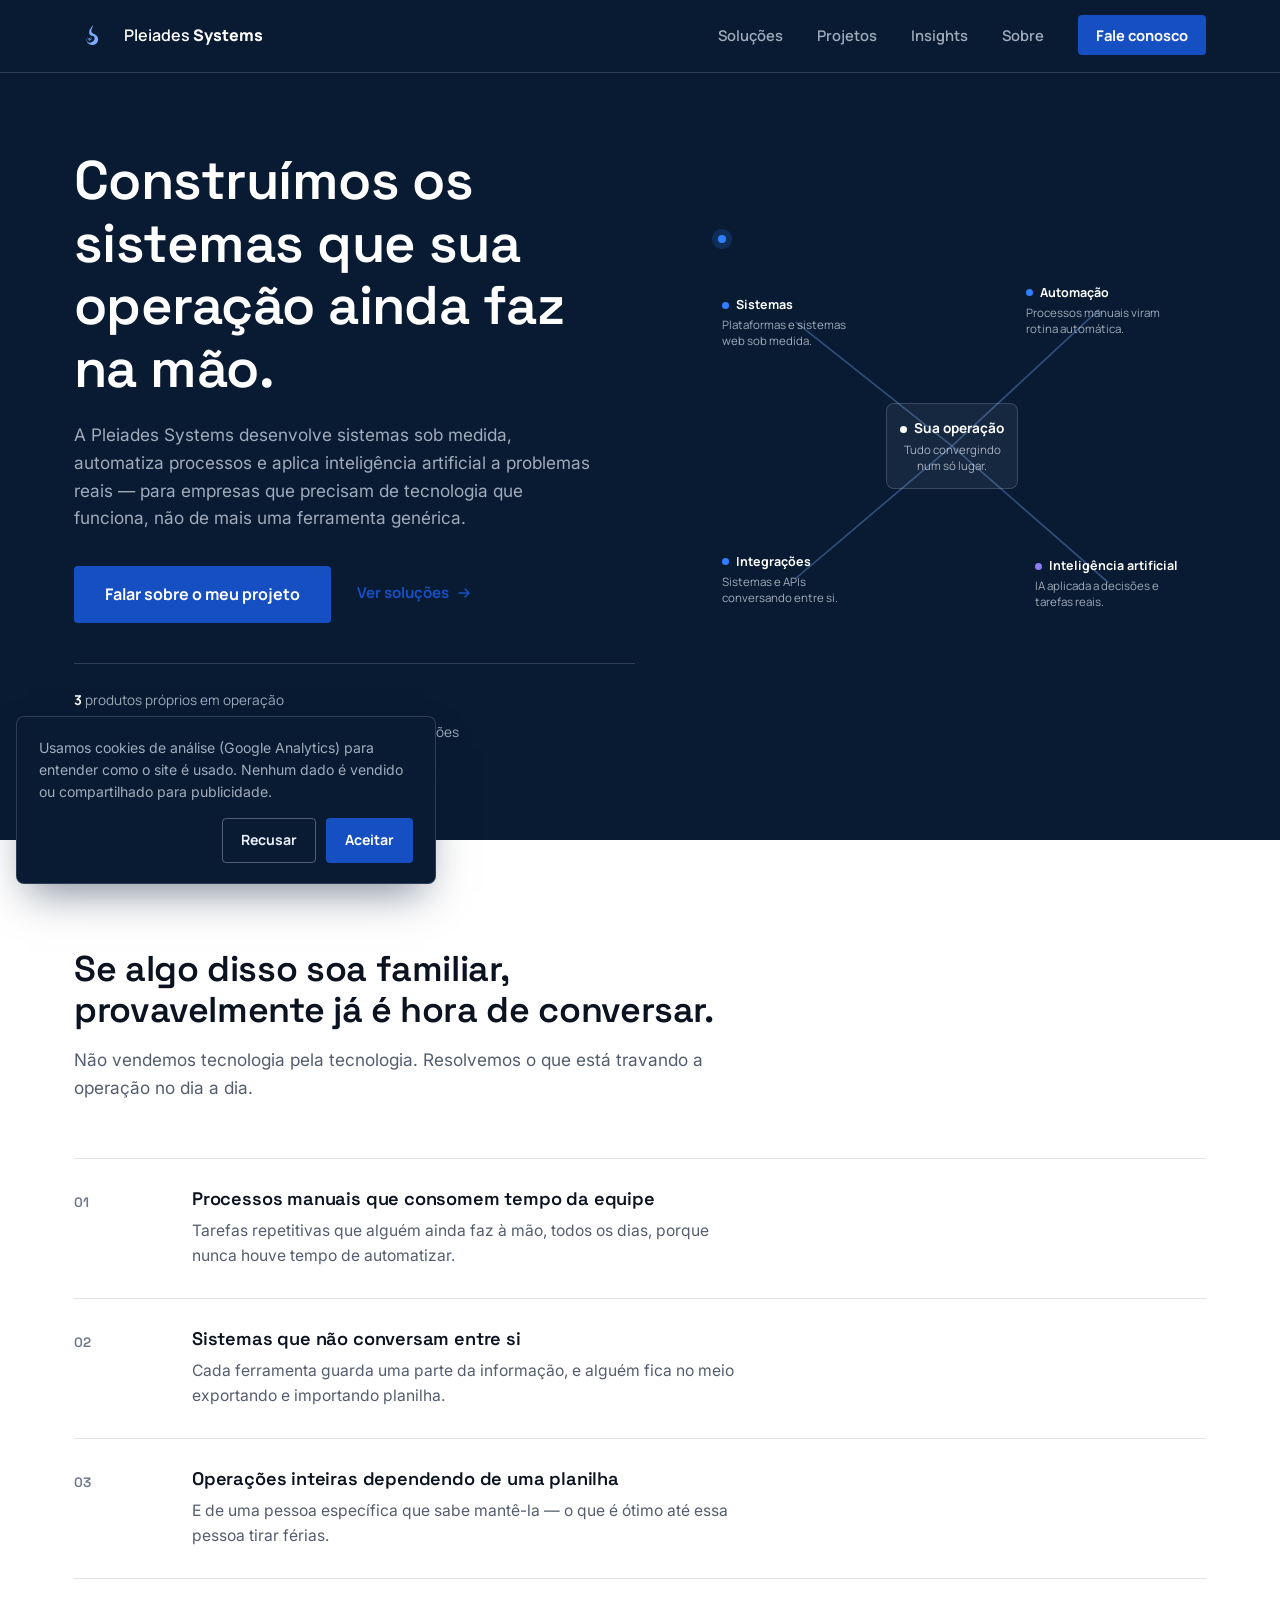
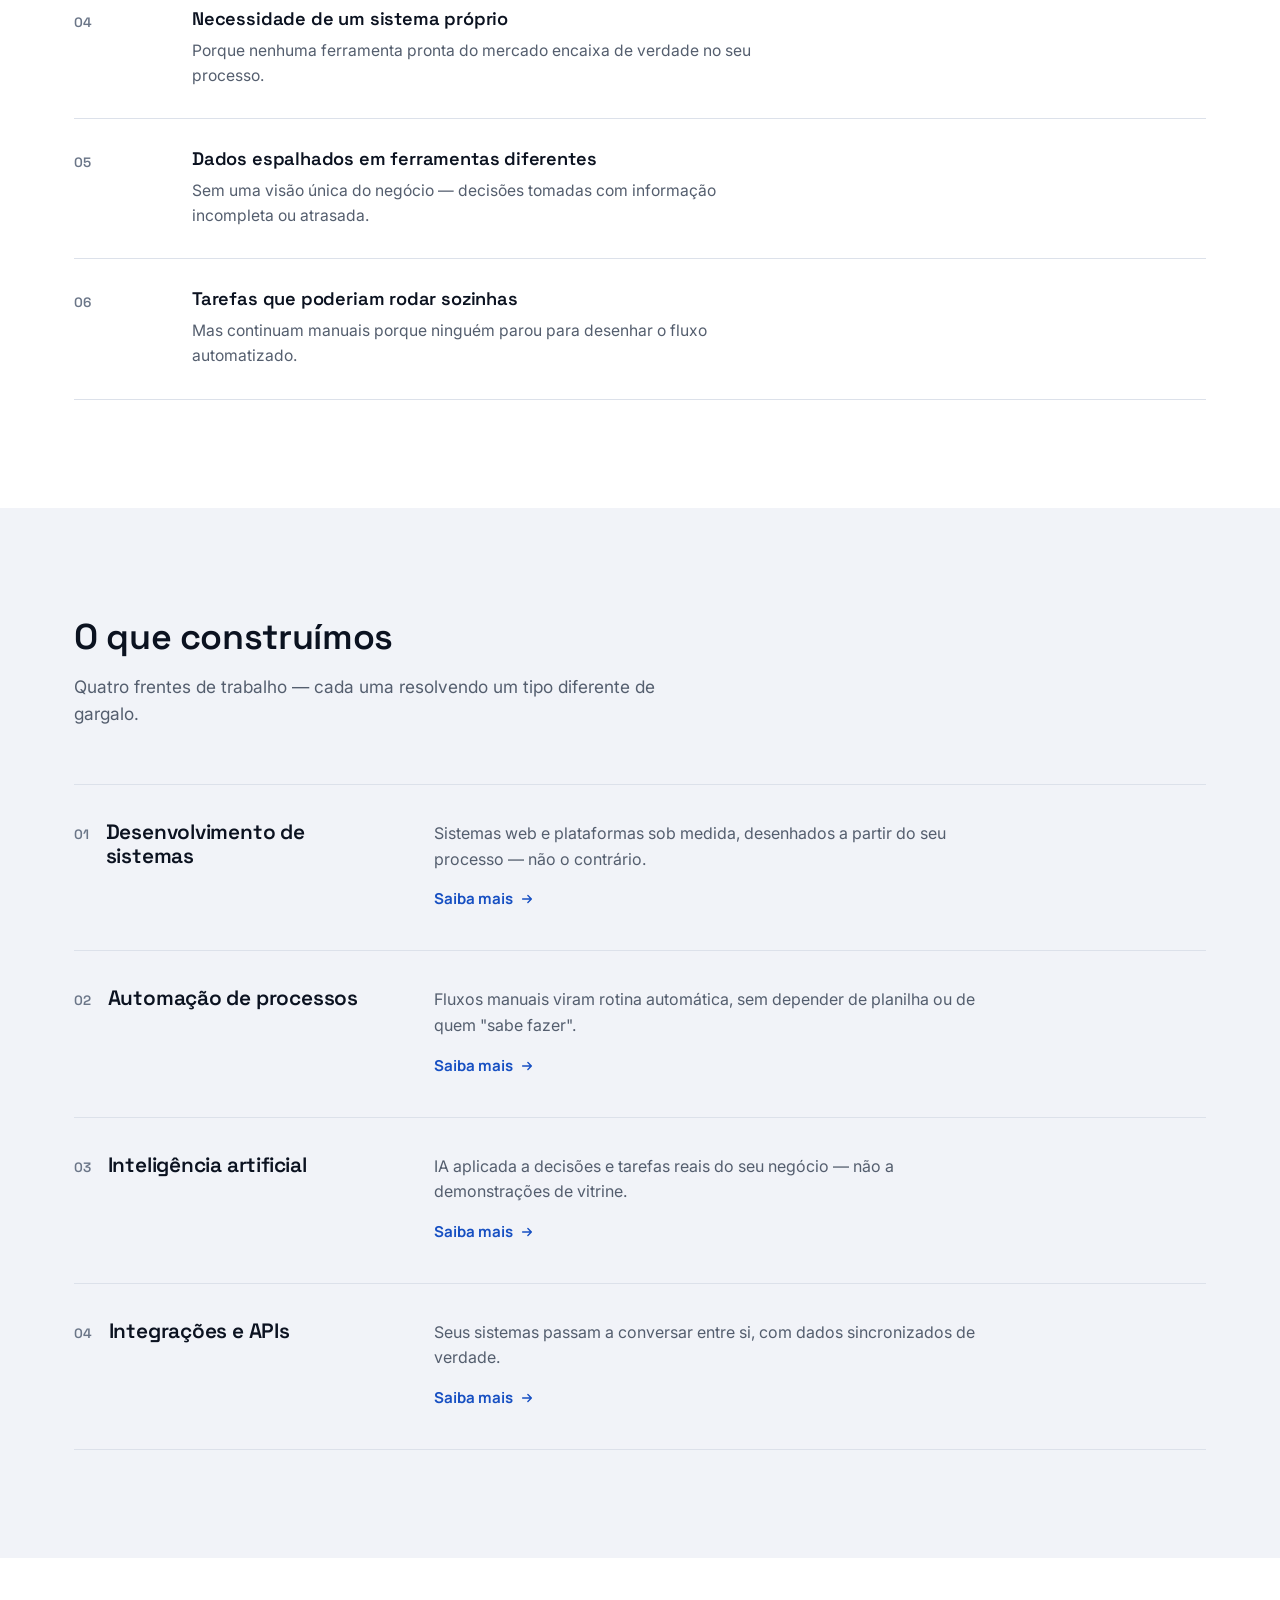
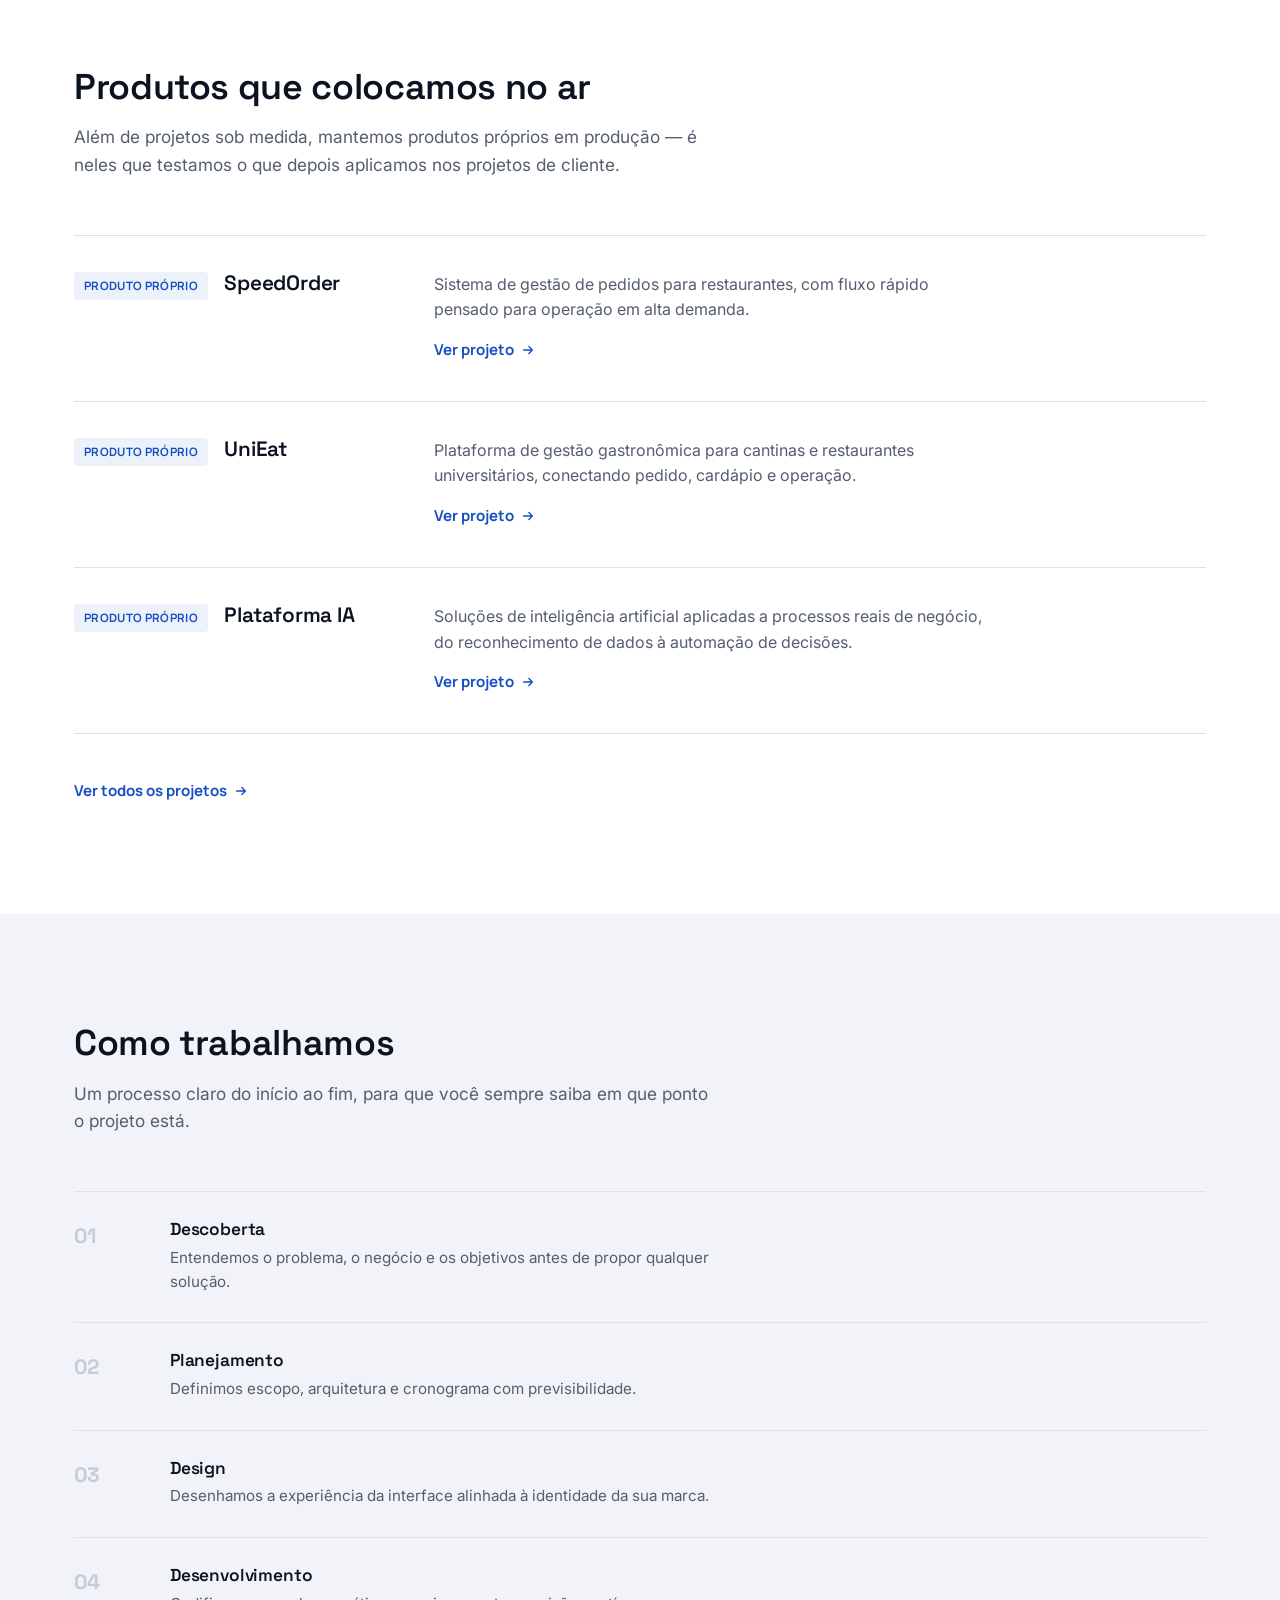
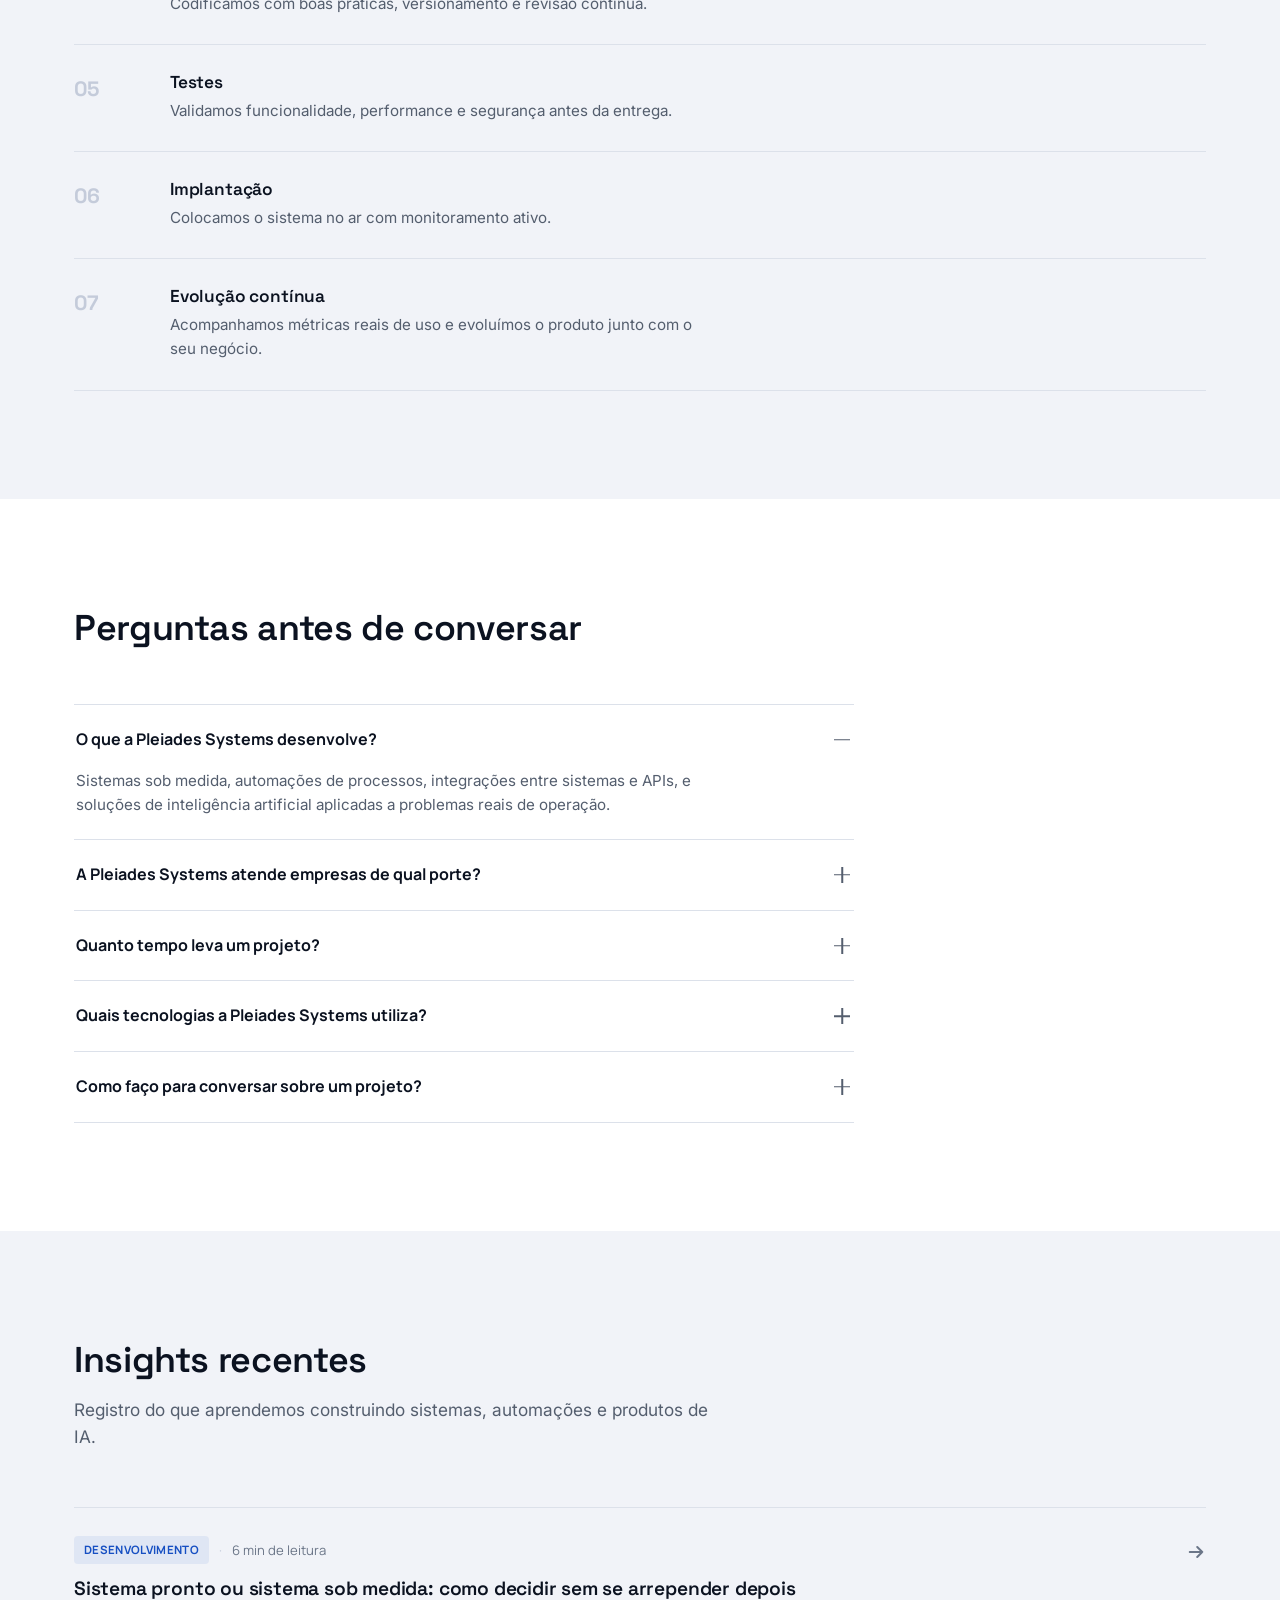
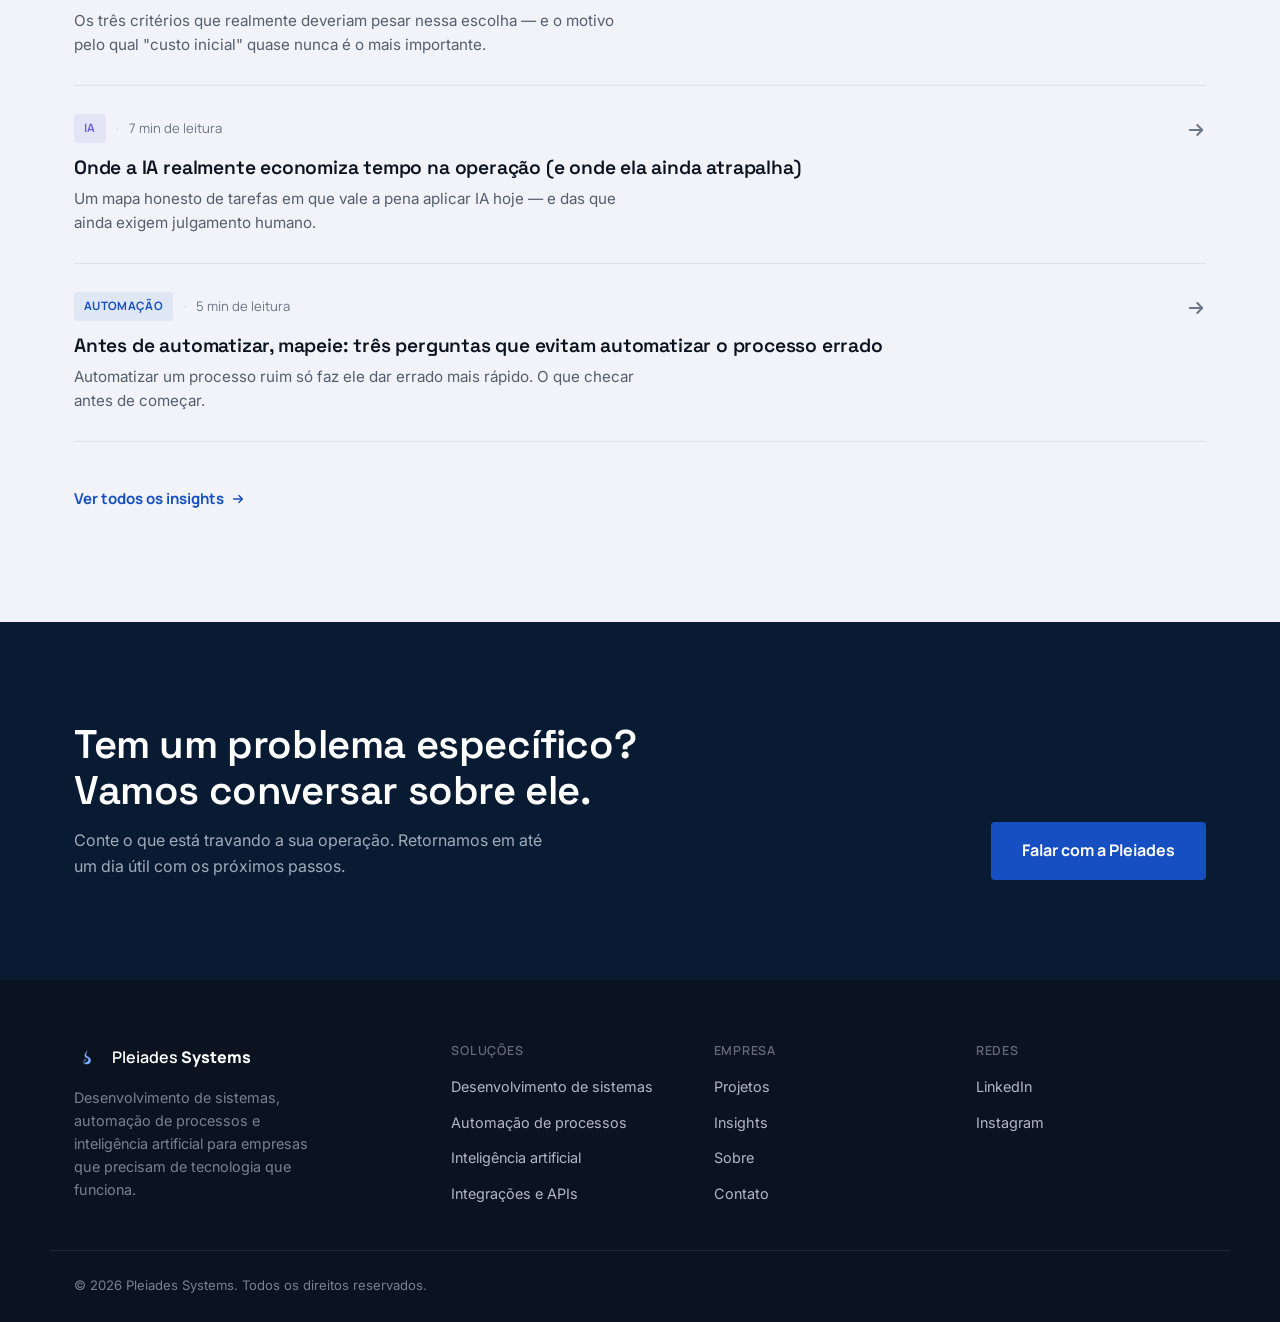
==== commit 2e6fe3ce: "Update Site" ====
--- a/index.html
+++ b/index.html
@@ -7,9 +7,8 @@
 <!-- ============================================================
      SEO — META TAGS PRINCIPAIS
 ============================================================ -->
-<title>Pleiades Systems | Desenvolvimento de Software, SaaS e Inteligência Artificial</title>
-<meta name="description" content="A Pleiades Systems desenvolve software sob medida, plataformas SaaS, automações e soluções de Inteligência Artificial para empresas que querem conectar ideias e impulsionar negócios.">
-<meta name="keywords" content="desenvolvimento de software, fábrica de software, software sob medida, desenvolvimento SaaS, automação empresarial, inteligência artificial, desenvolvimento de sistemas web, empresa de tecnologia">
+<title>Pleiades Systems | Desenvolvimento de sistemas, automação e IA</title>
+<meta name="description" content="A Pleiades Systems desenvolve sistemas sob medida, automatiza processos e aplica inteligência artificial a problemas reais de operação. Sem molde pronto, com sistema em produção.">
 <meta name="author" content="Pleiades Systems">
 <link rel="canonical" href="https://www.pleiadessystems.com/">
 <meta name="robots" content="index, follow, max-image-preview:large">
@@ -17,28 +16,27 @@
 <!-- Open Graph -->
 <meta property="og:type" content="website">
 <meta property="og:site_name" content="Pleiades Systems">
-<meta property="og:title" content="Pleiades Systems | Tecnologia que conecta ideias e impulsiona negócios">
-<meta property="og:description" content="Software sob medida, plataformas SaaS, automações e Inteligência Artificial para empresas de todos os portes.">
+<meta property="og:title" content="Pleiades Systems | Desenvolvimento de sistemas, automação e IA">
+<meta property="og:description" content="Sistemas sob medida, automação de processos e inteligência artificial aplicada a problemas reais de operação.">
 <meta property="og:url" content="https://www.pleiadessystems.com/">
 <meta property="og:image" content="https://www.pleiadessystems.com/assets/og-image.jpg">
 <meta property="og:locale" content="pt_BR">
 
 <!-- Twitter Cards -->
 <meta name="twitter:card" content="summary_large_image">
-<meta name="twitter:title" content="Pleiades Systems | Tecnologia que conecta ideias e impulsiona negócios">
-<meta name="twitter:description" content="Software sob medida, plataformas SaaS, automações e Inteligência Artificial para empresas de todos os portes.">
+<meta name="twitter:title" content="Pleiades Systems | Desenvolvimento de sistemas, automação e IA">
+<meta name="twitter:description" content="Sistemas sob medida, automação de processos e inteligência artificial aplicada a problemas reais de operação.">
 <meta name="twitter:image" content="https://www.pleiadessystems.com/assets/og-image.jpg">
 
-<!-- Favicon (logo oficial) -->
-<link rel="icon" type="image/svg+xml" href="PleaidesFavicon.svg">
+<!-- Favicon -->
+<link rel="icon" type="image/svg+xml" href="/PleaidesFavicon.svg">
 <meta name="theme-color" content="#081B33">
 
-<!-- Preload de fontes críticas (Google Fonts) -->
 <link rel="preconnect" href="https://fonts.googleapis.com">
 <link rel="preconnect" href="https://fonts.gstatic.com" crossorigin>
 <link href="https://fonts.googleapis.com/css2?family=Space+Grotesk:wght@500;600;700&family=Manrope:wght@500;600;700&family=Inter:wght@400;500;600&display=swap" rel="stylesheet">
 
-<link rel="stylesheet" href="style.css">
+<link rel="stylesheet" href="/style.css">
 
 <!-- ============================================================
      DADOS ESTRUTURADOS — SCHEMA.ORG
@@ -50,7 +48,7 @@
   "name": "Pleiades Systems",
   "url": "https://www.pleiadessystems.com/",
   "logo": "https://www.pleiadessystems.com/PleaidesFavicon.svg",
-  "description": "Empresa de tecnologia especializada em desenvolvimento de software sob medida, plataformas SaaS, automação de processos e Inteligência Artificial.",
+  "description": "Empresa de tecnologia especializada em desenvolvimento de sistemas sob medida, automação de processos, inteligência artificial e integrações.",
   "sameAs": [
     "https://www.linkedin.com/company/pleiades-systems",
     "https://www.instagram.com/pleiadessystems"
@@ -69,20 +67,40 @@
 <script type="application/ld+json">
 {
   "@context": "https://schema.org",
-  "@type": "BreadcrumbList",
+  "@type": "ItemList",
+  "name": "Produtos próprios Pleiades Systems",
   "itemListElement": [
-    { "@type": "ListItem", "position": 1, "name": "Início", "item": "https://www.pleiadessystems.com/" }
+    {
+      "@type": "SoftwareApplication",
+      "position": 1,
+      "name": "SpeedOrder",
+      "applicationCategory": "BusinessApplication",
+      "operatingSystem": "Web",
+      "description": "Sistema de gestão de pedidos para restaurantes, com fluxo rápido pensado para operação em alta demanda.",
+      "url": "https://www.pleiadessystems.com/projetos/#speedorder",
+      "provider": { "@type": "Organization", "name": "Pleiades Systems" }
+    },
+    {
+      "@type": "SoftwareApplication",
+      "position": 2,
+      "name": "UniEat",
+      "applicationCategory": "BusinessApplication",
+      "operatingSystem": "Web",
+      "description": "Plataforma de gestão gastronômica para cantinas e restaurantes universitários.",
+      "url": "https://www.pleiadessystems.com/projetos/#unieat",
+      "provider": { "@type": "Organization", "name": "Pleiades Systems" }
+    },
+    {
+      "@type": "SoftwareApplication",
+      "position": 3,
+      "name": "Plataforma IA",
+      "applicationCategory": "BusinessApplication",
+      "operatingSystem": "Web",
+      "description": "Soluções de inteligência artificial aplicadas a processos reais de negócio.",
+      "url": "https://www.pleiadessystems.com/projetos/#plataforma-ia",
+      "provider": { "@type": "Organization", "name": "Pleiades Systems" }
+    }
   ]
-}
-</script>
-<script type="application/ld+json">
-{
-  "@context": "https://schema.org",
-  "@type": "Service",
-  "serviceType": "Desenvolvimento de Software sob Medida",
-  "provider": { "@type": "Organization", "name": "Pleiades Systems" },
-  "areaServed": "BR",
-  "description": "Desenvolvimento de software personalizado, plataformas SaaS, automações, integrações e soluções de Inteligência Artificial para empresas de todos os portes."
 }
 </script>
 <script type="application/ld+json">
@@ -93,63 +111,27 @@
     {
       "@type": "Question",
       "name": "O que a Pleiades Systems desenvolve?",
-      "acceptedAnswer": { "@type": "Answer", "text": "A Pleiades Systems desenvolve softwares personalizados, plataformas SaaS, sistemas web, aplicativos, automações, integrações e soluções de Inteligência Artificial para empresas de todos os portes." }
+      "acceptedAnswer": { "@type": "Answer", "text": "Sistemas sob medida, automações de processos, integrações entre sistemas e APIs, e soluções de inteligência artificial aplicadas a problemas reais de operação." }
     },
     {
       "@type": "Question",
       "name": "A Pleiades Systems atende empresas de qual porte?",
-      "acceptedAnswer": { "@type": "Answer", "text": "Atendemos desde startups até empresas de médio e grande porte, com soluções escaláveis desenhadas sob medida para cada estágio de negócio." }
+      "acceptedAnswer": { "@type": "Answer", "text": "Desde operações pequenas que ainda dependem de planilhas até empresas de médio porte com processos mais complexos. O que muda é o escopo, não o cuidado." }
     },
     {
       "@type": "Question",
-      "name": "Como funciona o processo de desenvolvimento?",
-      "acceptedAnswer": { "@type": "Answer", "text": "Nosso processo segue sete etapas: descoberta, planejamento, design, desenvolvimento, testes, implantação e evolução contínua, garantindo qualidade e previsibilidade em cada entrega." }
+      "name": "Quanto tempo leva um projeto?",
+      "acceptedAnswer": { "@type": "Answer", "text": "Depende do escopo. Uma automação pontual pode sair em poucas semanas; um sistema completo, alguns meses. Definimos prazo depois de entender o problema, não antes." }
     },
     {
       "@type": "Question",
       "name": "Quais tecnologias a Pleiades Systems utiliza?",
-      "acceptedAnswer": { "@type": "Answer", "text": "Trabalhamos com uma stack moderna e madura — entre outras, JavaScript, TypeScript, React, Next.js, Node.js, PostgreSQL, MongoDB, Docker e AWS — a mesma que sustenta nossos próprios produtos SaaS em produção." }
+      "acceptedAnswer": { "@type": "Answer", "text": "Uma stack moderna e madura — JavaScript, TypeScript, React, Next.js, Node.js, PostgreSQL, MongoDB, Docker e AWS entre outras — a mesma que sustenta nossos próprios produtos em produção." }
     },
     {
       "@type": "Question",
-      "name": "Como faço para solicitar um orçamento ou demonstração?",
-      "acceptedAnswer": { "@type": "Answer", "text": "Preencha o formulário de contato no final da página com uma descrição do seu projeto. Nosso time retorna em até um dia útil com os próximos passos." }
-    }
-  ]
-}
-</script>
-<script type="application/ld+json">
-{
-  "@context": "https://schema.org",
-  "@type": "ItemList",
-  "name": "Produtos Pleiades Systems",
-  "itemListElement": [
-    {
-      "@type": "SoftwareApplication",
-      "position": 1,
-      "name": "SpeedOrder",
-      "applicationCategory": "BusinessApplication",
-      "operatingSystem": "Web",
-      "description": "Sistema inteligente de gestão de pedidos para restaurantes, com fluxo rápido e experiência pensada para operação em alta demanda.",
-      "provider": { "@type": "Organization", "name": "Pleiades Systems" }
-    },
-    {
-      "@type": "SoftwareApplication",
-      "position": 2,
-      "name": "UniEat",
-      "applicationCategory": "BusinessApplication",
-      "operatingSystem": "Web",
-      "description": "Plataforma de gestão gastronômica voltada para cantinas e restaurantes universitários, conectando pedidos, cardápio e operação.",
-      "provider": { "@type": "Organization", "name": "Pleiades Systems" }
-    },
-    {
-      "@type": "SoftwareApplication",
-      "position": 3,
-      "name": "Plataforma IA",
-      "applicationCategory": "BusinessApplication",
-      "operatingSystem": "Web",
-      "description": "Soluções de Inteligência Artificial aplicadas a processos reais de negócio, do reconhecimento de dados à automação de decisões.",
-      "provider": { "@type": "Organization", "name": "Pleiades Systems" }
+      "name": "Como faço para conversar sobre um projeto?",
+      "acceptedAnswer": { "@type": "Answer", "text": "Preencha o formulário em /contato/ com uma descrição do que você precisa. Retornamos em até um dia útil com os próximos passos." }
     }
   ]
 }
@@ -157,7 +139,6 @@
 </head>
 <body>
 
-<!-- Link de acessibilidade: pular para o conteúdo -->
 <a class="skip-link" href="#main-content">Pular para o conteúdo principal</a>
 
 <!-- ============================================================
@@ -165,9 +146,9 @@
 ============================================================ -->
 <header class="site-header" id="site-header">
   <div class="container header-inner">
-    <a href="#top" class="brand" aria-label="Pleiades Systems — página inicial">
+    <a href="/" class="brand" aria-label="Pleiades Systems — página inicial">
       <span class="brand-mark" aria-hidden="true">
-        <svg class="brand-mark-svg" viewBox="0 0 500 500" width="46" height="46">
+        <svg class="brand-mark-svg" viewBox="0 0 500 500" width="40" height="40">
           <g transform="translate(0.000000,500.000000) scale(0.100000,-0.100000)" fill="currentColor" stroke="none">
             <path d="M2322 3785 c-169 -185 -367 -501 -407 -651 -63 -234 12 -450 196
 -557 24 -14 96 -40 159 -57 172 -48 231 -85 274 -172 22 -43 26 -66 26 -133 0
@@ -190,13 +171,11 @@
 
     <nav class="main-nav" aria-label="Navegação principal">
       <ul>
-        <li><a href="#sobre">Quem somos</a></li>
-        <li><a href="#servicos">Serviços</a></li>
-        <li><a href="#produtos">Produtos</a></li>
-        <li><a href="#tecnologia">Tecnologia</a></li>
-        <li><a href="#processo">Processo</a></li>
-        <li><a href="#faq">FAQ</a></li>
-        <li><a href="#contato" class="nav-cta">Solicitar demonstração</a></li>
+        <li><a href="/solucoes/">Soluções</a></li>
+        <li><a href="/projetos/">Projetos</a></li>
+        <li><a href="/insights/">Insights</a></li>
+        <li><a href="/sobre/">Sobre</a></li>
+        <li><a href="/contato/" class="nav-cta">Fale conosco</a></li>
       </ul>
     </nav>
 
@@ -207,13 +186,11 @@
 
   <div class="mobile-nav" id="mobileNav">
     <ul>
-      <li><a href="#sobre">Quem somos</a></li>
-      <li><a href="#servicos">Serviços</a></li>
-      <li><a href="#produtos">Produtos</a></li>
-      <li><a href="#tecnologia">Tecnologia</a></li>
-      <li><a href="#processo">Processo</a></li>
-      <li><a href="#faq">FAQ</a></li>
-      <li><a href="#contato" class="nav-cta">Solicitar demonstração</a></li>
+      <li><a href="/solucoes/">Soluções</a></li>
+      <li><a href="/projetos/">Projetos</a></li>
+      <li><a href="/insights/">Insights</a></li>
+      <li><a href="/sobre/">Sobre</a></li>
+      <li><a href="/contato/" class="nav-cta">Fale conosco</a></li>
     </ul>
   </div>
 </header>
@@ -223,249 +200,360 @@
 <!-- ============================================================
      HERO
 ============================================================ -->
-<section class="hero" id="top">
-  <canvas id="starfield" class="hero-canvas" aria-hidden="true"></canvas>
-  <div class="hero-glow" aria-hidden="true"></div>
-
-  <div class="container hero-inner">
-    <p class="eyebrow">Pleiades Systems</p>
-    <h1 class="hero-title">
-      Tecnologia que conecta<br>
-      ideias e <span class="text-electric">impulsiona negócios.</span>
-    </h1>
-    <p class="hero-subtitle">
-      Desenvolvemos softwares inteligentes, plataformas SaaS e soluções de
-      Inteligência Artificial sob medida — para empresas que querem crescer
-      com tecnologia sólida, escalável e feita para durar.
-    </p>
-    <div class="hero-actions">
-      <a href="#contato" class="btn btn-primary">Solicitar uma demonstração</a>
-      <a href="#servicos" class="btn btn-ghost">Conhecer nossas soluções</a>
-    </div>
-
-    <div class="hero-meta" role="list" aria-label="Diferenciais rápidos">
-      <span role="listitem">Software sob medida</span>
-      <span class="dot" aria-hidden="true">•</span>
-      <span role="listitem">Arquitetura escalável</span>
-      <span class="dot" aria-hidden="true">•</span>
-      <span role="listitem">Inteligência Artificial aplicada</span>
-    </div>
-  </div>
-
-  <svg class="hero-scroll-cue" width="20" height="32" viewBox="0 0 20 32" aria-hidden="true">
-    <rect x="1" y="1" width="18" height="30" rx="9" fill="none" stroke="currentColor" stroke-opacity="0.4"/>
-    <circle cx="10" cy="9" r="3" fill="currentColor" class="scroll-dot"/>
-  </svg>
-</section>
-
-<!-- ============================================================
-     QUEM SOMOS
-============================================================ -->
-<section class="section" id="sobre" aria-labelledby="sobre-title">
+<section class="hero">
+  <div class="container hero-grid">
+    <div>
+      <h1 class="hero-title">Construímos os sistemas que sua operação ainda faz na mão.</h1>
+      <p class="hero-subtitle">
+        A Pleiades Systems desenvolve sistemas sob medida, automatiza processos
+        e aplica inteligência artificial a problemas reais — para empresas que
+        precisam de tecnologia que funciona, não de mais uma ferramenta genérica.
+      </p>
+      <div class="hero-actions">
+        <a href="/contato/" class="btn btn-primary btn-lg">Falar sobre o meu projeto</a>
+        <a href="/solucoes/" class="link-arrow">
+          Ver soluções
+          <svg width="16" height="16" viewBox="0 0 16 16" aria-hidden="true"><path d="M3 8h10M9 4l4 4-4 4" fill="none" stroke="currentColor" stroke-width="1.6" stroke-linecap="round" stroke-linejoin="round"/></svg>
+        </a>
+      </div>
+      <div class="hero-proof">
+        <span><strong>3</strong> produtos próprios em operação</span>
+        <span><strong>4</strong> frentes de trabalho: sistemas, automação, IA e integrações</span>
+      </div>
+    </div>
+
+    <div class="diagram" role="group" aria-label="As quatro frentes de trabalho convergindo na operação do cliente">
+      <svg class="diagram-lines" viewBox="0 0 100 100" preserveAspectRatio="none" aria-hidden="true">
+        <line x1="50" y1="50" x2="16" y2="20"/>
+        <line x1="50" y1="50" x2="82" y2="17"/>
+        <line x1="50" y1="50" x2="84" y2="83"/>
+        <line x1="50" y1="50" x2="16" y2="82"/>
+      </svg>
+      <div class="diagram-flow" aria-hidden="true"></div>
+
+      <div class="diagram-node" style="left:16%;top:20%">
+        <span class="diagram-node-chip">Sistemas</span>
+        <p>Plataformas e sistemas web sob medida.</p>
+      </div>
+      <div class="diagram-node" style="left:82%;top:17%">
+        <span class="diagram-node-chip">Automação</span>
+        <p>Processos manuais viram rotina automática.</p>
+      </div>
+      <div class="diagram-node diagram-node--ia" style="left:84%;top:83%">
+        <span class="diagram-node-chip">Inteligência artificial</span>
+        <p>IA aplicada a decisões e tarefas reais.</p>
+      </div>
+      <div class="diagram-node" style="left:16%;top:82%">
+        <span class="diagram-node-chip">Integrações</span>
+        <p>Sistemas e APIs conversando entre si.</p>
+      </div>
+      <div class="diagram-node diagram-node--center" style="left:50%;top:50%">
+        <span class="diagram-node-chip">Sua operação</span>
+        <p>Tudo convergindo num só lugar.</p>
+      </div>
+    </div>
+  </div>
+</section>
+
+<!-- ============================================================
+     O QUE A PLEIADES RESOLVE
+============================================================ -->
+<section class="section" aria-labelledby="resolve-title">
   <div class="container">
-    <p class="eyebrow eyebrow-dark">Quem somos</p>
-    <h2 id="sobre-title" class="section-title">
-      Ideias não nascem prontas.
-    </h2>
-    <p class="section-lede">
-      Toda ideia chega crua — um processo manual, uma dor mal descrita, uma
-      intuição sobre o que falta no negócio. É trabalho nosso dar forma a
-      isso: entender o que está por trás do pedido e transformar em sistema
-      que funciona, do mesmo jeito que sete estrelas soltas do aglomerado M45
-      só formam as Plêiades quando alguém entende como elas se conectam.
-    </p>
-
-    <div class="grid grid-3 reveal-group">
-      <article class="info-card reveal">
-        <span class="info-card-icon" aria-hidden="true">
-          <svg width="28" height="28" viewBox="0 0 28 28"><path d="M5 9l9-6 9 6-9 6-9-6z" fill="none" stroke="currentColor" stroke-width="1.6" stroke-linejoin="round"/><path d="M5 9v10l9 6 9-6V9" fill="none" stroke="currentColor" stroke-width="1.6" stroke-linejoin="round"/><path d="M14 15v10" stroke="currentColor" stroke-width="1.6"/></svg>
-        </span>
-        <h3>Sem molde pronto</h3>
-        <p>Cada sistema nasce da arquitetura pensada para o seu contexto — não de um template genérico adaptado para caber no seu caso.</p>
+    <div class="section-head">
+      <h2 id="resolve-title">Se algo disso soa familiar, provavelmente já é hora de conversar.</h2>
+      <p class="lede">Não vendemos tecnologia pela tecnologia. Resolvemos o que está travando a operação no dia a dia.</p>
+    </div>
+
+    <div class="problem-list">
+      <div class="problem-row">
+        <span class="eyebrow-num">01</span>
+        <div>
+          <h3>Processos manuais que consomem tempo da equipe</h3>
+          <p>Tarefas repetitivas que alguém ainda faz à mão, todos os dias, porque nunca houve tempo de automatizar.</p>
+        </div>
+      </div>
+      <div class="problem-row">
+        <span class="eyebrow-num">02</span>
+        <div>
+          <h3>Sistemas que não conversam entre si</h3>
+          <p>Cada ferramenta guarda uma parte da informação, e alguém fica no meio exportando e importando planilha.</p>
+        </div>
+      </div>
+      <div class="problem-row">
+        <span class="eyebrow-num">03</span>
+        <div>
+          <h3>Operações inteiras dependendo de uma planilha</h3>
+          <p>E de uma pessoa específica que sabe mantê-la — o que é ótimo até essa pessoa tirar férias.</p>
+        </div>
+      </div>
+      <div class="problem-row">
+        <span class="eyebrow-num">04</span>
+        <div>
+          <h3>Necessidade de um sistema próprio</h3>
+          <p>Porque nenhuma ferramenta pronta do mercado encaixa de verdade no seu processo.</p>
+        </div>
+      </div>
+      <div class="problem-row">
+        <span class="eyebrow-num">05</span>
+        <div>
+          <h3>Dados espalhados em ferramentas diferentes</h3>
+          <p>Sem uma visão única do negócio — decisões tomadas com informação incompleta ou atrasada.</p>
+        </div>
+      </div>
+      <div class="problem-row">
+        <span class="eyebrow-num">06</span>
+        <div>
+          <h3>Tarefas que poderiam rodar sozinhas</h3>
+          <p>Mas continuam manuais porque ninguém parou para desenhar o fluxo automatizado.</p>
+        </div>
+      </div>
+    </div>
+  </div>
+</section>
+
+<!-- ============================================================
+     SOLUÇÕES
+============================================================ -->
+<section class="section section-alt" aria-labelledby="solucoes-title">
+  <div class="container">
+    <div class="section-head">
+      <h2 id="solucoes-title">O que construímos</h2>
+      <p class="lede">Quatro frentes de trabalho — cada uma resolvendo um tipo diferente de gargalo.</p>
+    </div>
+
+    <div class="solution-rows">
+      <article class="solution-row">
+        <div class="solution-row-head">
+          <span class="eyebrow-num">01</span>
+          <h3>Desenvolvimento de sistemas</h3>
+        </div>
+        <div class="solution-row-body">
+          <p>Sistemas web e plataformas sob medida, desenhados a partir do seu processo — não o contrário.</p>
+          <a href="/solucoes/#sistemas" class="link-arrow">Saiba mais<svg width="14" height="14" viewBox="0 0 16 16" aria-hidden="true"><path d="M3 8h10M9 4l4 4-4 4" fill="none" stroke="currentColor" stroke-width="1.6" stroke-linecap="round" stroke-linejoin="round"/></svg></a>
+        </div>
       </article>
-      <article class="info-card reveal">
-        <span class="info-card-icon" aria-hidden="true">
-          <svg width="28" height="28" viewBox="0 0 28 28"><rect x="4" y="4" width="20" height="20" rx="3" fill="none" stroke="currentColor" stroke-width="1.6"/><path d="M9 14h10M9 9h10M9 19h6" stroke="currentColor" stroke-width="1.6" stroke-linecap="round"/></svg>
-        </span>
-        <h3>Decisão técnica visível</h3>
-        <p>Arquitetura, trade-offs e prazos ficam documentados e acessíveis ao cliente — sem caixa-preta entre a proposta e a entrega.</p>
+      <article class="solution-row">
+        <div class="solution-row-head">
+          <span class="eyebrow-num">02</span>
+          <h3>Automação de processos</h3>
+        </div>
+        <div class="solution-row-body">
+          <p>Fluxos manuais viram rotina automática, sem depender de planilha ou de quem "sabe fazer".</p>
+          <a href="/solucoes/#automacao" class="link-arrow">Saiba mais<svg width="14" height="14" viewBox="0 0 16 16" aria-hidden="true"><path d="M3 8h10M9 4l4 4-4 4" fill="none" stroke="currentColor" stroke-width="1.6" stroke-linecap="round" stroke-linejoin="round"/></svg></a>
+        </div>
       </article>
-      <article class="info-card reveal">
-        <span class="info-card-icon" aria-hidden="true">
-          <svg width="28" height="28" viewBox="0 0 28 28"><path d="M4 22l6-13 5 7 4-9 5 15" fill="none" stroke="currentColor" stroke-width="1.6" stroke-linecap="round" stroke-linejoin="round"/></svg>
-        </span>
-        <h3>Sucesso é produção</h3>
-        <p>Medimos entrega pelo sistema rodando com usuários reais — não por protótipo em slide ou ambiente de demonstração.</p>
+      <article class="solution-row">
+        <div class="solution-row-head">
+          <span class="eyebrow-num">03</span>
+          <h3>Inteligência artificial</h3>
+        </div>
+        <div class="solution-row-body">
+          <p>IA aplicada a decisões e tarefas reais do seu negócio — não a demonstrações de vitrine.</p>
+          <a href="/solucoes/#ia" class="link-arrow">Saiba mais<svg width="14" height="14" viewBox="0 0 16 16" aria-hidden="true"><path d="M3 8h10M9 4l4 4-4 4" fill="none" stroke="currentColor" stroke-width="1.6" stroke-linecap="round" stroke-linejoin="round"/></svg></a>
+        </div>
       </article>
-    </div>
-  </div>
-</section>
-
-<!-- ============================================================
-     SERVIÇOS
-============================================================ -->
-<section class="section section-alt" id="servicos" aria-labelledby="servicos-title">
+      <article class="solution-row">
+        <div class="solution-row-head">
+          <span class="eyebrow-num">04</span>
+          <h3>Integrações e APIs</h3>
+        </div>
+        <div class="solution-row-body">
+          <p>Seus sistemas passam a conversar entre si, com dados sincronizados de verdade.</p>
+          <a href="/solucoes/#integracoes" class="link-arrow">Saiba mais<svg width="14" height="14" viewBox="0 0 16 16" aria-hidden="true"><path d="M3 8h10M9 4l4 4-4 4" fill="none" stroke="currentColor" stroke-width="1.6" stroke-linecap="round" stroke-linejoin="round"/></svg></a>
+        </div>
+      </article>
+    </div>
+  </div>
+</section>
+
+<!-- ============================================================
+     PROJETOS EM DESTAQUE
+============================================================ -->
+<section class="section" aria-labelledby="projetos-title">
   <div class="container">
-    <p class="eyebrow eyebrow-dark">Serviços</p>
-    <h2 id="servicos-title" class="section-title">Soluções completas, do zero à evolução contínua.</h2>
-    <p class="section-lede">
-      Atuamos como fábrica de software e parceira de tecnologia, cobrindo
-      todo o ciclo de vida de um produto digital.
-    </p>
-
-    <div class="grid grid-4 reveal-group" id="servicosGrid">
-      <!-- Cards de serviço são renderizados via JS a partir de um array de dados -->
-    </div>
-  </div>
-</section>
-
-<!-- ============================================================
-     PRODUTOS
-============================================================ -->
-<section class="section" id="produtos" aria-labelledby="produtos-title">
+    <div class="section-head">
+      <h2 id="projetos-title">Produtos que colocamos no ar</h2>
+      <p class="lede">Além de projetos sob medida, mantemos produtos próprios em produção — é neles que testamos o que depois aplicamos nos projetos de cliente.</p>
+    </div>
+
+    <div class="solution-rows">
+      <article class="solution-row">
+        <div class="solution-row-head">
+          <span class="tag">Produto próprio</span>
+          <h3>SpeedOrder</h3>
+        </div>
+        <div class="solution-row-body">
+          <p>Sistema de gestão de pedidos para restaurantes, com fluxo rápido pensado para operação em alta demanda.</p>
+          <a href="/projetos/#speedorder" class="link-arrow">Ver projeto<svg width="14" height="14" viewBox="0 0 16 16" aria-hidden="true"><path d="M3 8h10M9 4l4 4-4 4" fill="none" stroke="currentColor" stroke-width="1.6" stroke-linecap="round" stroke-linejoin="round"/></svg></a>
+        </div>
+      </article>
+      <article class="solution-row">
+        <div class="solution-row-head">
+          <span class="tag">Produto próprio</span>
+          <h3>UniEat</h3>
+        </div>
+        <div class="solution-row-body">
+          <p>Plataforma de gestão gastronômica para cantinas e restaurantes universitários, conectando pedido, cardápio e operação.</p>
+          <a href="/projetos/#unieat" class="link-arrow">Ver projeto<svg width="14" height="14" viewBox="0 0 16 16" aria-hidden="true"><path d="M3 8h10M9 4l4 4-4 4" fill="none" stroke="currentColor" stroke-width="1.6" stroke-linecap="round" stroke-linejoin="round"/></svg></a>
+        </div>
+      </article>
+      <article class="solution-row">
+        <div class="solution-row-head">
+          <span class="tag">Produto próprio</span>
+          <h3>Plataforma IA</h3>
+        </div>
+        <div class="solution-row-body">
+          <p>Soluções de inteligência artificial aplicadas a processos reais de negócio, do reconhecimento de dados à automação de decisões.</p>
+          <a href="/projetos/#plataforma-ia" class="link-arrow">Ver projeto<svg width="14" height="14" viewBox="0 0 16 16" aria-hidden="true"><path d="M3 8h10M9 4l4 4-4 4" fill="none" stroke="currentColor" stroke-width="1.6" stroke-linecap="round" stroke-linejoin="round"/></svg></a>
+        </div>
+      </article>
+    </div>
+
+    <div class="section-foot">
+      <a href="/projetos/" class="link-arrow">Ver todos os projetos<svg width="14" height="14" viewBox="0 0 16 16" aria-hidden="true"><path d="M3 8h10M9 4l4 4-4 4" fill="none" stroke="currentColor" stroke-width="1.6" stroke-linecap="round" stroke-linejoin="round"/></svg></a>
+    </div>
+  </div>
+</section>
+
+<!-- ============================================================
+     COMO TRABALHAMOS
+============================================================ -->
+<section class="section section-alt" aria-labelledby="processo-title">
   <div class="container">
-    <p class="eyebrow eyebrow-dark">Produtos</p>
-    <h2 id="produtos-title" class="section-title">Produtos próprios, nascidos da nossa própria tecnologia.</h2>
-    <p class="section-lede">
-      Além de soluções sob medida, desenvolvemos produtos SaaS que colocamos
-      à prova todos os dias — e é essa experiência que aplicamos em cada projeto de cliente.
-    </p>
-
-    <div class="grid grid-3 reveal-group">
-      <article class="product-card reveal">
-        <!--
-          Print do produto: troque o <span class="product-shot-placeholder">…</span>
-          abaixo por <img src="assets/produtos/speedorder.png" alt="Painel de pedidos do SpeedOrder mostrando comandas em tempo real" loading="lazy">
-          Proporção recomendada da imagem: 16:10 (ex.: 1200×750px).
-        -->
-        <div class="product-shot" aria-hidden="true">
-          <span class="product-shot-bar"><i></i><i></i><i></i></span>
-          <span class="product-shot-placeholder"><strong>SpeedOrder</strong>assets/produtos/speedorder.png</span>
-        </div>
-        <div class="product-card-glyph" aria-hidden="true">SO</div>
-        <h3>SpeedOrder</h3>
-        <p>Sistema inteligente de gestão de pedidos para restaurantes, com fluxo rápido e experiência pensada para operação em alta demanda.</p>
-        <span class="tag">SaaS · Food service</span>
-      </article>
-      <article class="product-card reveal">
-        <!--
-          Print do produto: troque o <span class="product-shot-placeholder">…</span>
-          abaixo por <img src="assets/produtos/unieat.png" alt="Tela de cardápio digital do UniEat em um restaurante universitário" loading="lazy">
-        -->
-        <div class="product-shot" aria-hidden="true">
-          <span class="product-shot-bar"><i></i><i></i><i></i></span>
-          <span class="product-shot-placeholder"><strong>UniEat</strong>assets/produtos/unieat.png</span>
-        </div>
-        <div class="product-card-glyph" aria-hidden="true">UE</div>
-        <h3>UniEat</h3>
-        <p>Plataforma de gestão gastronômica voltada para cantinas e restaurantes universitários, conectando pedidos, cardápio e operação.</p>
-        <span class="tag">SaaS · Gestão gastronômica</span>
-      </article>
-      <article class="product-card reveal">
-        <!--
-          Print do produto: troque o <span class="product-shot-placeholder">…</span>
-          abaixo por <img src="assets/produtos/plataforma-ia.png" alt="Painel da Plataforma IA exibindo automação de decisões" loading="lazy">
-        -->
-        <div class="product-shot" aria-hidden="true">
-          <span class="product-shot-bar"><i></i><i></i><i></i></span>
-          <span class="product-shot-placeholder"><strong>Plataforma IA</strong>assets/produtos/plataforma-ia.png</span>
-        </div>
-        <div class="product-card-glyph" aria-hidden="true">AI</div>
-        <h3>Plataforma IA</h3>
-        <p>Soluções inteligentes que aplicam Inteligência Artificial a processos reais de negócio, do reconhecimento de dados à automação de decisões.</p>
-        <span class="tag">Inteligência Artificial</span>
-      </article>
-    </div>
-
-    <p class="product-soon reveal">
-      <span class="product-soon-dot" aria-hidden="true"></span>
-      Novos produtos em desenvolvimento pelo nosso time — em breve, mais novidades neste espaço.
-    </p>
-  </div>
-</section>
-
-<!-- ============================================================
-     DIFERENCIAIS
-============================================================ -->
-<section class="section section-dark" id="diferenciais" aria-labelledby="diferenciais-title">
+    <div class="section-head">
+      <h2 id="processo-title">Como trabalhamos</h2>
+      <p class="lede">Um processo claro do início ao fim, para que você sempre saiba em que ponto o projeto está.</p>
+    </div>
+
+    <ol class="process-list">
+      <li class="process-step">
+        <span class="process-step-num">01</span>
+        <div>
+          <h3>Descoberta</h3>
+          <p>Entendemos o problema, o negócio e os objetivos antes de propor qualquer solução.</p>
+        </div>
+      </li>
+      <li class="process-step">
+        <span class="process-step-num">02</span>
+        <div>
+          <h3>Planejamento</h3>
+          <p>Definimos escopo, arquitetura e cronograma com previsibilidade.</p>
+        </div>
+      </li>
+      <li class="process-step">
+        <span class="process-step-num">03</span>
+        <div>
+          <h3>Design</h3>
+          <p>Desenhamos a experiência da interface alinhada à identidade da sua marca.</p>
+        </div>
+      </li>
+      <li class="process-step">
+        <span class="process-step-num">04</span>
+        <div>
+          <h3>Desenvolvimento</h3>
+          <p>Codificamos com boas práticas, versionamento e revisão contínua.</p>
+        </div>
+      </li>
+      <li class="process-step">
+        <span class="process-step-num">05</span>
+        <div>
+          <h3>Testes</h3>
+          <p>Validamos funcionalidade, performance e segurança antes da entrega.</p>
+        </div>
+      </li>
+      <li class="process-step">
+        <span class="process-step-num">06</span>
+        <div>
+          <h3>Implantação</h3>
+          <p>Colocamos o sistema no ar com monitoramento ativo.</p>
+        </div>
+      </li>
+      <li class="process-step">
+        <span class="process-step-num">07</span>
+        <div>
+          <h3>Evolução contínua</h3>
+          <p>Acompanhamos métricas reais de uso e evoluímos o produto junto com o seu negócio.</p>
+        </div>
+      </li>
+    </ol>
+  </div>
+</section>
+
+<!-- ============================================================
+     PERGUNTAS FREQUENTES
+     Conteúdo espelha o JSON-LD FAQPage no <head> — manter sincronizado.
+============================================================ -->
+<section class="section" aria-labelledby="faq-title">
   <div class="container">
-    <p class="eyebrow">Diferenciais</p>
-    <h2 id="diferenciais-title" class="section-title section-title--light">Engenharia pensada para durar.</h2>
-
-    <div class="grid grid-3 reveal-group" id="diferenciaisGrid">
-      <!-- Preenchido via JS -->
-    </div>
-  </div>
-</section>
-
-<!-- ============================================================
-     TECNOLOGIA
-============================================================ -->
-<section class="section" id="tecnologia" aria-labelledby="tecnologia-title">
+    <div class="section-head">
+      <h2 id="faq-title">Perguntas antes de conversar</h2>
+    </div>
+
+    <div class="faq-list">
+      <details class="faq-item" open>
+        <summary>O que a Pleiades Systems desenvolve?<span class="faq-icon" aria-hidden="true"></span></summary>
+        <p>Sistemas sob medida, automações de processos, integrações entre sistemas e APIs, e soluções de inteligência artificial aplicadas a problemas reais de operação.</p>
+      </details>
+      <details class="faq-item">
+        <summary>A Pleiades Systems atende empresas de qual porte?<span class="faq-icon" aria-hidden="true"></span></summary>
+        <p>Desde operações pequenas que ainda dependem de planilhas até empresas de médio porte com processos mais complexos. O que muda é o escopo, não o cuidado.</p>
+      </details>
+      <details class="faq-item">
+        <summary>Quanto tempo leva um projeto?<span class="faq-icon" aria-hidden="true"></span></summary>
+        <p>Depende do escopo. Uma automação pontual pode sair em poucas semanas; um sistema completo, alguns meses. Definimos prazo depois de entender o problema — descrito na seção <a href="#processo-title">Como trabalhamos</a> acima — não antes.</p>
+      </details>
+      <details class="faq-item">
+        <summary>Quais tecnologias a Pleiades Systems utiliza?<span class="faq-icon" aria-hidden="true"></span></summary>
+        <p>Uma stack moderna e madura — JavaScript, TypeScript, React, Next.js, Node.js, PostgreSQL, MongoDB, Docker e AWS entre outras — a mesma que sustenta nossos próprios produtos em produção.</p>
+      </details>
+      <details class="faq-item">
+        <summary>Como faço para conversar sobre um projeto?<span class="faq-icon" aria-hidden="true"></span></summary>
+        <p>Preencha o <a href="/contato/">formulário de contato</a> com uma descrição do que você precisa. Retornamos em até um dia útil com os próximos passos.</p>
+      </details>
+    </div>
+  </div>
+</section>
+
+<!-- ============================================================
+     INSIGHTS RECENTES
+============================================================ -->
+<section class="section section-alt" aria-labelledby="insights-title">
   <div class="container">
-    <p class="eyebrow eyebrow-dark">Nossa tecnologia</p>
-    <h2 id="tecnologia-title" class="section-title">Stack moderna, testada em produtos reais.</h2>
-    <p class="section-lede">
-      Escolhemos ferramentas maduras e escaláveis — as mesmas que usamos
-      para construir nossos próprios produtos SaaS.
-    </p>
-
-    <ul class="tech-badges" id="techBadges" aria-label="Tecnologias utilizadas">
-      <!-- Preenchido via JS -->
-    </ul>
-  </div>
-</section>
-
-<!-- ============================================================
-     PROCESSO DE DESENVOLVIMENTO
-============================================================ -->
-<section class="section section-alt" id="processo" aria-labelledby="processo-title">
-  <div class="container">
-    <p class="eyebrow eyebrow-dark">Processo</p>
-    <h2 id="processo-title" class="section-title">Sete etapas, um único fio condutor.</h2>
-    <p class="section-lede">
-      Um processo claro do início ao fim — assim como as sete estrelas
-      principais das Plêiades formam um único aglomerado visível a olho nu.
-      Batizamos cada etapa com o nome de uma delas.
-    </p>
-
-    <ol class="timeline" id="timelineList">
-      <!-- Preenchido via JS -->
-    </ol>
-  </div>
-</section>
-
-<!-- ============================================================
-     PERGUNTAS FREQUENTES
-     Conteúdo espelha o JSON-LD FAQPage no <head> — mantenha os dois
-     sincronizados ao editar uma pergunta.
-============================================================ -->
-<section class="section" id="faq" aria-labelledby="faq-title">
-  <div class="container">
-    <p class="eyebrow eyebrow-dark">Perguntas frequentes</p>
-    <h2 id="faq-title" class="section-title">Respostas diretas antes de você nos chamar.</h2>
-
-    <div class="faq-list reveal-group">
-      <details class="faq-item reveal" open>
-        <summary>O que a Pleiades Systems desenvolve?<span class="faq-icon" aria-hidden="true"></span></summary>
-        <p>Softwares personalizados, plataformas SaaS, sistemas web, aplicativos, automações, integrações e soluções de Inteligência Artificial para empresas de todos os portes.</p>
-      </details>
-      <details class="faq-item reveal">
-        <summary>A Pleiades Systems atende empresas de qual porte?<span class="faq-icon" aria-hidden="true"></span></summary>
-        <p>Desde startups até empresas de médio e grande porte, com soluções escaláveis desenhadas sob medida para cada estágio de negócio.</p>
-      </details>
-      <details class="faq-item reveal">
-        <summary>Como funciona o processo de desenvolvimento?<span class="faq-icon" aria-hidden="true"></span></summary>
-        <p>Sete etapas — descoberta, planejamento, design, desenvolvimento, testes, implantação e evolução contínua — descritas na seção <a href="#processo">Processo</a> acima.</p>
-      </details>
-      <details class="faq-item reveal">
-        <summary>Quais tecnologias a Pleiades Systems utiliza?<span class="faq-icon" aria-hidden="true"></span></summary>
-        <p>Uma stack moderna e madura — JavaScript, TypeScript, React, Next.js, Node.js, PostgreSQL, MongoDB, Docker e AWS entre outras — a mesma que sustenta nossos próprios produtos SaaS em produção.</p>
-      </details>
-      <details class="faq-item reveal">
-        <summary>Como faço para solicitar um orçamento ou demonstração?<span class="faq-icon" aria-hidden="true"></span></summary>
-        <p>Preencha o <a href="#contato">formulário de contato</a> com uma descrição do seu projeto. Nosso time retorna em até um dia útil com os próximos passos.</p>
-      </details>
+    <div class="section-head">
+      <h2 id="insights-title">Insights recentes</h2>
+      <p class="lede">Registro do que aprendemos construindo sistemas, automações e produtos de IA.</p>
+    </div>
+
+    <div class="insight-list">
+      <a class="insight-row" href="/insights/sistema-sob-medida-ou-pronto/">
+        <div>
+          <div class="insight-meta"><span class="tag">Desenvolvimento</span><span class="dot">·</span><span>6 min de leitura</span></div>
+          <h3>Sistema pronto ou sistema sob medida: como decidir sem se arrepender depois</h3>
+          <p>Os três critérios que realmente deveriam pesar nessa escolha — e o motivo pelo qual "custo inicial" quase nunca é o mais importante.</p>
+        </div>
+        <span class="insight-row-arrow" aria-hidden="true"><svg width="20" height="20" viewBox="0 0 16 16"><path d="M3 8h10M9 4l4 4-4 4" fill="none" stroke="currentColor" stroke-width="1.6" stroke-linecap="round" stroke-linejoin="round"/></svg></span>
+      </a>
+      <a class="insight-row" href="/insights/ia-na-operacao-onde-funciona/">
+        <div>
+          <div class="insight-meta"><span class="tag tag--violet">IA</span><span class="dot">·</span><span>7 min de leitura</span></div>
+          <h3>Onde a IA realmente economiza tempo na operação (e onde ela ainda atrapalha)</h3>
+          <p>Um mapa honesto de tarefas em que vale a pena aplicar IA hoje — e das que ainda exigem julgamento humano.</p>
+        </div>
+        <span class="insight-row-arrow" aria-hidden="true"><svg width="20" height="20" viewBox="0 0 16 16"><path d="M3 8h10M9 4l4 4-4 4" fill="none" stroke="currentColor" stroke-width="1.6" stroke-linecap="round" stroke-linejoin="round"/></svg></span>
+      </a>
+      <a class="insight-row" href="/insights/antes-de-automatizar/">
+        <div>
+          <div class="insight-meta"><span class="tag">Automação</span><span class="dot">·</span><span>5 min de leitura</span></div>
+          <h3>Antes de automatizar, mapeie: três perguntas que evitam automatizar o processo errado</h3>
+          <p>Automatizar um processo ruim só faz ele dar errado mais rápido. O que checar antes de começar.</p>
+        </div>
+        <span class="insight-row-arrow" aria-hidden="true"><svg width="20" height="20" viewBox="0 0 16 16"><path d="M3 8h10M9 4l4 4-4 4" fill="none" stroke="currentColor" stroke-width="1.6" stroke-linecap="round" stroke-linejoin="round"/></svg></span>
+      </a>
+    </div>
+
+    <div class="section-foot">
+      <a href="/insights/" class="link-arrow">Ver todos os insights<svg width="14" height="14" viewBox="0 0 16 16" aria-hidden="true"><path d="M3 8h10M9 4l4 4-4 4" fill="none" stroke="currentColor" stroke-width="1.6" stroke-linecap="round" stroke-linejoin="round"/></svg></a>
     </div>
   </div>
 </section>
@@ -473,36 +561,15 @@
 <!-- ============================================================
      CTA FINAL
 ============================================================ -->
-<section class="cta-final" id="contato" aria-labelledby="cta-title">
-  <canvas id="ctaStarfield" class="cta-canvas" aria-hidden="true"></canvas>
-  <div class="container cta-inner">
-    <p class="eyebrow">Vamos conversar</p>
-    <h2 id="cta-title" class="cta-title">Pronto para construir o futuro do seu negócio?</h2>
-    <p class="cta-subtitle">
-      Conte um pouco sobre o seu projeto. Nosso time retorna em até um dia útil
-      com os próximos passos para a sua demonstração.
-    </p>
-
-    <form class="cta-form" id="ctaForm" novalidate>
-      <div class="form-row">
-        <label for="name">Nome</label>
-        <input type="text" id="name" name="name" required autocomplete="name">
-      </div>
-      <div class="form-row">
-        <label for="email">E-mail corporativo</label>
-        <input type="email" id="email" name="email" required autocomplete="email">
-      </div>
-      <div class="form-row">
-        <label for="company">Empresa</label>
-        <input type="text" id="company" name="company" autocomplete="organization">
-      </div>
-      <div class="form-row form-row--full">
-        <label for="message">Conte sobre o seu projeto</label>
-        <textarea id="message" name="message" rows="3"></textarea>
-      </div>
-      <button type="submit" class="btn btn-primary btn-lg">Vamos construir o futuro juntos</button>
-      <p class="form-status" id="formStatus" role="status" aria-live="polite"></p>
-    </form>
+<section class="cta-band" aria-labelledby="cta-title">
+  <div class="container cta-band-grid">
+    <div>
+      <h2 id="cta-title">Tem um problema específico? Vamos conversar sobre ele.</h2>
+      <p>Conte o que está travando a sua operação. Retornamos em até um dia útil com os próximos passos.</p>
+    </div>
+    <div class="cta-band-actions">
+      <a href="/contato/" class="btn btn-primary btn-lg">Falar com a Pleiades</a>
+    </div>
   </div>
 </section>
 
@@ -514,9 +581,9 @@
 <footer class="site-footer">
   <div class="container footer-grid">
     <div class="footer-brand">
-      <a href="#top" class="brand" aria-label="Pleiades Systems — página inicial">
+      <a href="/" class="brand" aria-label="Pleiades Systems — página inicial">
         <span class="brand-mark" aria-hidden="true">
-          <svg class="brand-mark-svg" viewBox="0 0 500 500" width="30" height="30">
+          <svg class="brand-mark-svg" viewBox="0 0 500 500" width="28" height="28">
             <g transform="translate(0.000000,500.000000) scale(0.100000,-0.100000)" fill="currentColor" stroke="none">
               <path d="M2322 3785 c-169 -185 -367 -501 -407 -651 -63 -234 12 -450 196
 -557 24 -14 96 -40 159 -57 172 -48 231 -85 274 -172 22 -43 26 -66 26 -133 0
@@ -536,53 +603,43 @@
         </span>
         <span class="brand-name">Pleiades <strong>Systems</strong></span>
       </a>
-      <p>Tecnologia que conecta ideias e impulsiona negócios.</p>
-    </div>
+      <p>Desenvolvimento de sistemas, automação de processos e inteligência artificial para empresas que precisam de tecnologia que funciona.</p>
+    </div>
+
+    <nav class="footer-col" aria-label="Soluções">
+      <h3>Soluções</h3>
+      <ul>
+        <li><a href="/solucoes/#sistemas">Desenvolvimento de sistemas</a></li>
+        <li><a href="/solucoes/#automacao">Automação de processos</a></li>
+        <li><a href="/solucoes/#ia">Inteligência artificial</a></li>
+        <li><a href="/solucoes/#integracoes">Integrações e APIs</a></li>
+      </ul>
+    </nav>
 
     <nav class="footer-col" aria-label="Empresa">
       <h3>Empresa</h3>
       <ul>
-        <li><a href="#sobre">Quem somos</a></li>
-        <li><a href="#diferenciais">Diferenciais</a></li>
-        <li><a href="#processo">Processo</a></li>
-        <li><a href="#faq">FAQ</a></li>
-        <li><a href="#contato">Contato</a></li>
+        <li><a href="/projetos/">Projetos</a></li>
+        <li><a href="/insights/">Insights</a></li>
+        <li><a href="/sobre/">Sobre</a></li>
+        <li><a href="/contato/">Contato</a></li>
       </ul>
     </nav>
 
-    <nav class="footer-col" aria-label="Produtos">
-      <h3>Produtos</h3>
+    <nav class="footer-col" aria-label="Redes sociais">
+      <h3>Redes</h3>
       <ul>
-        <li><a href="#produtos">SpeedOrder</a></li>
-        <li><a href="#produtos">UniEat</a></li>
-        <li><a href="#produtos">Plataforma IA</a></li>
+        <li><a href="https://www.linkedin.com/company/pleiades-systems" target="_blank" rel="noopener noreferrer">LinkedIn</a></li>
+        <li><a href="https://www.instagram.com/pleiadessystems" target="_blank" rel="noopener noreferrer">Instagram</a></li>
       </ul>
     </nav>
-
-    <nav class="footer-col" aria-label="Serviços">
-      <h3>Serviços</h3>
-      <ul>
-        <li><a href="#servicos">Desenvolvimento de Software</a></li>
-        <li><a href="#servicos">Sistemas SaaS</a></li>
-        <li><a href="#servicos">Inteligência Artificial</a></li>
-        <li><a href="#servicos">Automação de Processos</a></li>
-      </ul>
-    </nav>
-
   </div>
 
   <div class="container footer-bottom">
     <p>© <span id="year"></span> Pleiades Systems. Todos os direitos reservados.</p>
-    <ul>
-      <li><a href="#">Política de Privacidade</a></li>
-      <li><a href="#">Termos de Uso</a></li>
-    </ul>
   </div>
 </footer>
 
-<!-- ============================================================
-     BOTÃO FLUTUANTE — WHATSAPP
-============================================================ -->
 <a
   href="https://wa.me/5511944007513?text=Ol%C3%A1%2C%20vim%20pelo%20site%20da%20Pleiades%20Systems%20e%20gostaria%20de%20saber%20mais."
   class="whatsapp-float"
@@ -590,12 +647,12 @@
   rel="noopener noreferrer"
   aria-label="Falar no WhatsApp"
 >
-  <svg width="30" height="30" viewBox="0 0 32 32" aria-hidden="true">
+  <svg width="28" height="28" viewBox="0 0 32 32" aria-hidden="true">
     <path fill="currentColor" d="M16.02 3C9.4 3 4 8.38 4 15c0 2.32.66 4.49 1.8 6.34L3.99 29l7.85-1.77A11.94 11.94 0 0 0 16.02 27C22.64 27 28 21.62 28 15S22.64 3 16.02 3zm0 21.8c-1.98 0-3.83-.55-5.4-1.5l-.39-.23-4.66 1.05 1.08-4.53-.25-.4A9.75 9.75 0 0 1 5.2 15c0-5.98 4.85-10.83 10.82-10.83S26.84 9.02 26.84 15 22 24.8 16.02 24.8z"/>
     <path fill="currentColor" d="M21.6 17.86c-.3-.15-1.77-.87-2.05-.97-.28-.1-.48-.15-.68.15-.2.3-.78.97-.96 1.17-.18.2-.35.22-.65.08-.3-.15-1.28-.47-2.44-1.5-.9-.8-1.51-1.79-1.69-2.09-.18-.3-.02-.46.13-.61.14-.14.3-.35.45-.53.15-.18.2-.3.3-.5.1-.2.05-.38-.03-.53-.08-.15-.68-1.63-.93-2.24-.24-.58-.49-.5-.68-.51h-.58c-.2 0-.53.08-.8.38-.28.3-1.05 1.03-1.05 2.5 0 1.47 1.08 2.9 1.23 3.1.15.2 2.12 3.24 5.15 4.54.72.31 1.28.5 1.72.63.72.23 1.38.2 1.9.12.58-.09 1.77-.72 2.02-1.42.25-.7.25-1.3.18-1.42-.07-.13-.28-.2-.58-.35z"/>
   </svg>
 </a>
 
-<script src="script.js"></script>
+<script src="/script.js"></script>
 </body>
-</html>+</html>
--- a/style.css
+++ b/style.css
@@ -1,40 +1,47 @@
 /* ==================================================================
-   PLEIADES SYSTEMS — DESIGN TOKENS
-   Paleta: navy #081B33 / electric #2F80FF / violet #8B7CF6
-   Tipografia: Space Grotesk (display) · Inter (corpo) · Manrope (UI)
+   PLEIADES SYSTEMS — SISTEMA DE DESIGN
+   ------------------------------------------------------------------
+   Paleta: navy #081B33 (base) / electric #2F80FF (destaque, links)
+           action #164FC2 (preenchimento de botão, contraste garantido)
+           violet #8B7CF6 (uso pontual — categoria "IA")
+   Tipografia: Space Grotesk (display/números) · Inter (corpo) · Manrope (UI)
+   Princípio de layout: linhas e tipografia fazem o trabalho — cards só
+   onde a comparação lado a lado realmente ajuda (soluções, projetos).
 ================================================================== */
 :root {
-  /* Cor — primária */
-  --navy-950: #081B33;
-  --navy-900: #0C2544;
-  --navy-800: #123163;
+  --navy: #081B33;
+  --navy-2: #0F2A4D;
+  --navy-3: #16386A;
+  --ink: #0B1220;
+  --paper: #FFFFFF;
+  --mist: #F1F3F8;
+  --mist-2: #E7EAF2;
+  --line: #DCE1EA;
+  --line-strong: #C4CBDA;
+  --muted: #545E6E;
+  --muted-2: #6B7688;
+
   --electric: #2F80FF;
-  --electric-soft: #6FA6FF;
-  --white: #FFFFFF;
-  --ink: #050B14;
-
-  /* Cor — secundária */
+  --electric-soft: #7CADFF;
+  --action: #164FC2;
+  --action-dim: #103C99;
   --violet: #8B7CF6;
-  --gray-100: #F3F5F9;
-  --gray-200: #E6E9F0;
-  --gray-500: #6B7684;
-  --gray-700: #384152;
-
-  /* Tipografia */
+
+  --on-navy: #EAF0FB;
+  --on-navy-muted: rgba(234,240,251,.68);
+  --on-navy-line: rgba(234,240,251,.16);
+
   --font-display: "Space Grotesk", "Inter", sans-serif;
   --font-body: "Inter", sans-serif;
   --font-ui: "Manrope", sans-serif;
 
-  /* Layout */
-  --container-w: 1160px;
-  --radius-s: 10px;
-  --radius-m: 16px;
-  --radius-l: 28px;
-  --ease: cubic-bezier(.16,.8,.24,1);
-
-  /* Sombras */
-  --shadow-card: 0 1px 2px rgba(8,27,51,.04), 0 12px 32px -16px rgba(8,27,51,.16);
-  --shadow-card-hover: 0 4px 10px rgba(8,27,51,.06), 0 24px 48px -20px rgba(47,128,255,.22);
+  --container-w: 1180px;
+  --container-narrow: 760px;
+  --radius-s: 4px;
+  --radius-m: 8px;
+  --ease: cubic-bezier(.2,.7,.2,1);
+
+  --header-h: 72px;
 }
 
 /* ==================================================================
@@ -50,401 +57,494 @@
   margin: 0;
   font-family: var(--font-body);
   color: var(--ink);
-  background: var(--white);
+  background: var(--paper);
   -webkit-font-smoothing: antialiased;
-  line-height: 1.55;
-}
-h1, h2, h3 { font-family: var(--font-display); margin: 0; line-height: 1.1; letter-spacing: -.01em; }
+  line-height: 1.6;
+}
+h1, h2, h3, h4 { font-family: var(--font-display); margin: 0; line-height: 1.15; letter-spacing: -.01em; font-weight: 600; }
 p { margin: 0; }
-ul { list-style: none; margin: 0; padding: 0; }
+ul, ol { list-style: none; margin: 0; padding: 0; }
 a { color: inherit; text-decoration: none; }
 img, svg { display: block; max-width: 100%; }
-button { font: inherit; cursor: pointer; }
-input, textarea { font: inherit; }
+button { font: inherit; cursor: pointer; background: none; border: none; }
+input, textarea, select { font: inherit; }
+main { display: block; }
 
 .container { max-width: var(--container-w); margin: 0 auto; padding: 0 24px; }
 
-/* Acessibilidade: skip link */
 .skip-link {
   position: absolute; left: -999px; top: 0;
-  background: var(--electric); color: #fff; padding: 12px 18px;
-  border-radius: 0 0 8px 0; z-index: 999; font-family: var(--font-ui); font-weight: 600;
+  background: var(--action); color: #fff; padding: 12px 18px;
+  z-index: 999; font-family: var(--font-ui); font-weight: 600;
 }
 .skip-link:focus { left: 0; }
 
-/* Foco visível consistente */
-a:focus-visible, button:focus-visible, input:focus-visible, textarea:focus-visible, summary:focus-visible {
+a:focus-visible, button:focus-visible, input:focus-visible, textarea:focus-visible, select:focus-visible, summary:focus-visible, .tab:focus-visible {
   outline: 2px solid var(--electric);
   outline-offset: 3px;
-  border-radius: 4px;
-}
-
-/* ==================================================================
-   BOTÕES
+}
+
+/* ==================================================================
+   TIPOGRAFIA UTILITÁRIA
+================================================================== */
+.eyebrow-num {
+  font-family: var(--font-display); font-weight: 600; font-size: .85rem;
+  color: var(--muted-2); letter-spacing: .02em;
+}
+.lede { font-size: 1.08rem; color: var(--muted); max-width: 640px; }
+.on-dark .lede, .section-dark .lede { color: var(--on-navy-muted); }
+
+/* ==================================================================
+   BOTÕES — retangulares, sem pílula. Ação = cor sólida; secundário = linha.
 ================================================================== */
 .btn {
-  display: inline-flex; align-items: center; justify-content: center;
-  font-family: var(--font-ui); font-weight: 700; font-size: .95rem;
-  padding: 14px 26px; border-radius: 999px; border: 1px solid transparent;
-  transition: transform .25s var(--ease), box-shadow .25s var(--ease), background .25s var(--ease), border-color .25s var(--ease);
+  display: inline-flex; align-items: center; gap: 8px;
+  font-family: var(--font-ui); font-weight: 700; font-size: .94rem;
+  padding: 13px 24px; border-radius: var(--radius-s); border: 1px solid transparent;
+  transition: background .2s var(--ease), border-color .2s var(--ease), color .2s var(--ease);
   white-space: nowrap;
 }
-.btn-primary {
-  background: var(--electric); color: #fff;
-  box-shadow: 0 8px 24px -8px rgba(47,128,255,.55);
-}
-.btn-primary:hover { transform: translateY(-2px); box-shadow: 0 14px 30px -10px rgba(47,128,255,.65); }
-.btn-ghost {
-  background: transparent; color: var(--white); border-color: rgba(255,255,255,.28);
-}
-.btn-ghost:hover { border-color: rgba(255,255,255,.6); background: rgba(255,255,255,.06); }
-.btn-lg { padding: 16px 34px; font-size: 1rem; }
+.btn-primary { background: var(--action); color: #fff; }
+.btn-primary:hover { background: var(--action-dim); }
+.btn-outline { background: transparent; color: var(--ink); border-color: var(--line-strong); }
+.btn-outline:hover { border-color: var(--ink); }
+.on-dark .btn-outline, .section-dark .btn-outline { color: var(--on-navy); border-color: rgba(234,240,251,.32); }
+.on-dark .btn-outline:hover, .section-dark .btn-outline:hover { border-color: rgba(234,240,251,.7); }
+.btn-lg { padding: 15px 30px; font-size: 1rem; }
+
+.link-arrow {
+  display: inline-flex; align-items: center; gap: 7px;
+  font-family: var(--font-ui); font-weight: 700; font-size: .94rem;
+  color: var(--action); border-bottom: 1px solid transparent; padding-bottom: 2px;
+  transition: border-color .2s var(--ease), gap .2s var(--ease);
+}
+.link-arrow:hover { border-color: var(--action); gap: 10px; }
+.link-arrow svg { flex: 0 0 auto; transition: transform .2s var(--ease); }
+.on-dark .link-arrow, .section-dark .link-arrow { color: var(--electric-soft); }
+.on-dark .link-arrow:hover, .section-dark .link-arrow:hover { border-color: var(--electric-soft); }
 
 /* ==================================================================
    HEADER
 ================================================================== */
 .site-header {
-  position: fixed; top: 0; left: 0; right: 0; z-index: 100;
-  background: rgba(8,27,51,.55);
-  backdrop-filter: blur(14px) saturate(140%);
-  -webkit-backdrop-filter: blur(14px) saturate(140%);
-  border-bottom: 1px solid rgba(255,255,255,.08);
-  transition: background .3s var(--ease);
-}
-.header-inner { display: flex; align-items: center; justify-content: space-between; height: 76px; }
+  position: sticky; top: 0; left: 0; right: 0; z-index: 100;
+  background: var(--navy);
+  border-bottom: 1px solid var(--on-navy-line);
+}
+.header-inner { display: flex; align-items: center; justify-content: space-between; height: var(--header-h); }
 
 .brand { display: flex; align-items: center; gap: 10px; }
-.brand-name { font-family: var(--font-ui); font-weight: 600; color: #fff; font-size: 1.02rem; }
+.brand-name { font-family: var(--font-ui); font-weight: 600; color: #fff; font-size: 1rem; }
 .brand-name strong { font-weight: 800; }
-
 .brand-mark-svg { color: var(--electric-soft); }
 
-.main-nav ul { display: flex; align-items: center; gap: 30px; }
+.main-nav ul { display: flex; align-items: center; gap: 34px; }
 .main-nav a {
-  font-family: var(--font-ui); font-weight: 600; font-size: .92rem; color: rgba(255,255,255,.82);
-  transition: color .2s var(--ease);
-}
-.main-nav a:hover { color: #fff; }
-.nav-cta {
-  background: var(--electric); color: #fff !important; padding: 10px 20px; border-radius: 999px;
-}
-.nav-cta:hover { background: var(--electric-soft); }
+  font-family: var(--font-ui); font-weight: 600; font-size: .92rem; color: var(--on-navy-muted);
+  padding: 4px 0; border-bottom: 1px solid transparent;
+  transition: color .2s var(--ease), border-color .2s var(--ease);
+}
+.main-nav a:hover, .main-nav a[aria-current="page"] { color: #fff; }
+.main-nav a[aria-current="page"] { border-color: var(--electric); }
+.main-nav .nav-cta {
+  font-family: var(--font-ui); font-weight: 700; background: var(--action); color: #fff !important;
+  padding: 10px 18px; border-radius: var(--radius-s); border-bottom: none !important;
+}
+.main-nav .nav-cta:hover { background: var(--action-dim); }
 
 .nav-toggle {
-  display: none; flex-direction: column; gap: 5px; background: none; border: none; padding: 6px;
-}
-.nav-toggle span { width: 22px; height: 2px; background: #fff; border-radius: 2px; transition: transform .25s var(--ease), opacity .25s var(--ease); }
+  display: none; flex-direction: column; gap: 5px; padding: 6px;
+}
+.nav-toggle span { width: 22px; height: 2px; background: #fff; transition: transform .25s var(--ease), opacity .25s var(--ease); }
+.nav-toggle[aria-expanded="true"] span:nth-child(1) { transform: translateY(7px) rotate(45deg); }
+.nav-toggle[aria-expanded="true"] span:nth-child(2) { opacity: 0; }
+.nav-toggle[aria-expanded="true"] span:nth-child(3) { transform: translateY(-7px) rotate(-45deg); }
 
 .mobile-nav {
-  display: none; position: fixed; top: 76px; left: 0; right: 0; z-index: 99;
-  background: var(--navy-950); border-bottom: 1px solid rgba(255,255,255,.08);
-  max-height: 0; overflow: hidden; transition: max-height .35s var(--ease);
+  display: none; position: fixed; top: var(--header-h); left: 0; right: 0; z-index: 99;
+  background: var(--navy); border-bottom: 1px solid var(--on-navy-line);
+  max-height: 0; overflow: hidden; transition: max-height .3s var(--ease);
 }
 .mobile-nav.is-open { max-height: 420px; }
-.mobile-nav ul { padding: 12px 24px 24px; display: flex; flex-direction: column; gap: 4px; }
-.mobile-nav a { display: block; padding: 12px 4px; font-family: var(--font-ui); font-weight: 600; color: rgba(255,255,255,.85); }
-.mobile-nav .nav-cta { text-align: center; margin-top: 8px; }
-
-@media (max-width: 900px) {
+.mobile-nav ul { padding: 8px 24px 24px; display: flex; flex-direction: column; gap: 2px; }
+.mobile-nav a { display: block; padding: 13px 4px; font-family: var(--font-ui); font-weight: 600; color: var(--on-navy-muted); border-bottom: 1px solid var(--on-navy-line); }
+.mobile-nav a:last-child { border-bottom: none; }
+.mobile-nav .nav-cta { text-align: center; margin-top: 12px; padding: 13px; background: var(--action); border-radius: var(--radius-s); color: #fff; }
+
+@media (max-width: 880px) {
   .main-nav { display: none; }
   .nav-toggle { display: flex; }
   .mobile-nav { display: block; }
 }
 
 /* ==================================================================
-   HERO
+   SEÇÕES — RITMO GERAL
+================================================================== */
+.section { padding: 108px 0; }
+.section--tight { padding: 76px 0; }
+.section-alt { background: var(--mist); }
+.section-dark { background: var(--navy); color: var(--on-navy); }
+.section-dark h2, .section-dark h3 { color: #fff; }
+
+.section-head { max-width: 640px; margin-bottom: 56px; }
+.section-head h2 { font-size: clamp(1.6rem, 2.8vw, 2.3rem); margin-bottom: 16px; }
+.section-head--wide { max-width: 780px; }
+.section-foot { margin-top: 44px; }
+
+.rule { border: none; border-top: 1px solid var(--line); margin: 0; }
+.section-dark .rule { border-color: var(--on-navy-line); }
+
+/* ==================================================================
+   MASTHEAD DE PÁGINA INTERNA
+================================================================== */
+.masthead { padding: 68px 0 64px; border-bottom: 1px solid var(--line); }
+.masthead-kicker { font-family: var(--font-ui); font-weight: 700; font-size: .82rem; letter-spacing: .05em; color: var(--action); margin-bottom: 14px; }
+.masthead h1 { font-size: clamp(2rem, 4vw, 2.9rem); max-width: 780px; margin-bottom: 18px; }
+.masthead p { font-size: 1.08rem; color: var(--muted); max-width: 620px; }
+.breadcrumb { font-family: var(--font-ui); font-size: .84rem; color: var(--muted-2); margin-bottom: 22px; display: flex; gap: 8px; flex-wrap: wrap; }
+.breadcrumb a { color: var(--muted); border-bottom: 1px solid var(--line-strong); }
+.breadcrumb a:hover { color: var(--action); border-color: var(--action); }
+
+/* ==================================================================
+   HERO — HOME
 ================================================================== */
 .hero {
-  position: relative; overflow: hidden;
-  min-height: 100svh;
-  display: flex; align-items: center;
-  background: radial-gradient(140% 100% at 50% 0%, #0E2B4E 0%, var(--navy-950) 55%, #060F1E 100%);
-  padding-top: 76px;
-}
-.hero-canvas { position: absolute; inset: 0; width: 100%; height: 100%; }
-.hero-glow {
-  position: absolute; width: 60vw; height: 60vw; max-width: 720px; max-height: 720px;
-  background: radial-gradient(circle, rgba(47,128,255,.28) 0%, rgba(47,128,255,0) 70%);
-  top: -10%; left: 50%; transform: translateX(-50%);
-  pointer-events: none;
-}
-.hero-inner { position: relative; z-index: 2; text-align: center; padding: 90px 24px 110px; }
-
-.eyebrow {
-  font-family: var(--font-ui); font-weight: 700; font-size: .8rem; letter-spacing: .14em;
-  text-transform: uppercase; color: var(--electric-soft); margin-bottom: 18px; display: block;
-}
-.eyebrow-dark { color: var(--electric); }
-
+  background: var(--navy); color: #fff; padding: 76px 0 96px;
+}
+.hero-grid { display: grid; grid-template-columns: 1.05fr .95fr; gap: 64px; align-items: center; }
 .hero-title {
-  font-size: clamp(2.4rem, 5.4vw, 4.4rem); color: #fff; font-weight: 600;
-  max-width: 900px; margin: 0 auto 22px;
-}
-.text-electric { color: var(--electric-soft); }
-
-.hero-subtitle {
-  font-size: clamp(1.02rem, 1.6vw, 1.2rem); color: rgba(228,235,246,.78);
-  max-width: 620px; margin: 0 auto 40px;
-}
-.hero-actions { display: flex; gap: 16px; justify-content: center; flex-wrap: wrap; margin-bottom: 46px; }
-
-.hero-meta {
-  display: flex; align-items: center; justify-content: center; gap: 14px; flex-wrap: wrap;
-  font-family: var(--font-ui); font-size: .85rem; color: rgba(228,235,246,.55);
-}
-.hero-meta .dot { color: rgba(228,235,246,.3); }
-
-.hero-scroll-cue {
-  position: absolute; bottom: 28px; left: 50%; transform: translateX(-50%);
-  color: rgba(255,255,255,.7); z-index: 2;
-}
-.scroll-dot { animation: scrollcue 1.8s ease-in-out infinite; transform-origin: 10px 9px; }
-@keyframes scrollcue { 0%,100% { transform: translateY(0); opacity: 1; } 50% { transform: translateY(10px); opacity: .3; } }
-
-/* ==================================================================
-   SEÇÕES GERAIS
-================================================================== */
-.section { padding: 110px 0; }
-.section-alt { background: var(--gray-100); }
-.section-dark { background: var(--navy-950); color: #fff; }
-.section-dark .section-lede { color: rgba(228,235,246,.7); }
-
-.section-title {
-  font-size: clamp(1.7rem, 3vw, 2.5rem); font-weight: 600; max-width: 720px; margin-bottom: 20px;
-}
-.section-title--light { color: #fff; }
-.section-lede { font-size: 1.06rem; color: var(--gray-500); max-width: 640px; margin-bottom: 56px; }
-
-.grid { display: grid; gap: 24px; }
-.grid-3 { grid-template-columns: repeat(3, 1fr); }
-.grid-4 { grid-template-columns: repeat(4, 1fr); }
-@media (max-width: 980px) { .grid-3, .grid-4 { grid-template-columns: repeat(2, 1fr); } }
-@media (max-width: 620px) { .grid-3, .grid-4 { grid-template-columns: 1fr; } }
-
-/* Reveal on scroll */
-.reveal { opacity: 0; transform: translateY(28px); transition: opacity .7s var(--ease), transform .7s var(--ease); }
-.reveal.is-visible { opacity: 1; transform: translateY(0); }
-
-/* ==================================================================
-   CARDS — QUEM SOMOS
-================================================================== */
-.info-card {
-  background: #fff; border: 1px solid var(--gray-200); border-radius: var(--radius-m);
-  padding: 32px 28px; box-shadow: var(--shadow-card); transition: box-shadow .3s var(--ease), transform .3s var(--ease);
-}
-.info-card:hover { transform: translateY(-4px); box-shadow: var(--shadow-card-hover); }
-.info-card-icon {
-  display: inline-flex; align-items: center; justify-content: center; width: 48px; height: 48px;
-  border-radius: 12px; background: rgba(47,128,255,.1); color: var(--electric); margin-bottom: 18px;
-}
-.info-card h3 { font-size: 1.15rem; margin-bottom: 10px; }
-.info-card p { color: var(--gray-500); font-size: .96rem; }
-
-/* ==================================================================
-   CARDS — SERVIÇOS
-================================================================== */
-.service-card {
-  background: #fff; border: 1px solid var(--gray-200); border-radius: var(--radius-m);
-  padding: 28px 24px; box-shadow: var(--shadow-card);
-  transition: transform .3s var(--ease), box-shadow .3s var(--ease), border-color .3s var(--ease);
-}
-.service-card:hover { transform: translateY(-4px); border-color: rgba(47,128,255,.35); box-shadow: var(--shadow-card-hover); }
-.service-card-icon {
-  width: 42px; height: 42px; border-radius: 10px; margin-bottom: 16px;
-  background: linear-gradient(135deg, var(--electric), var(--violet)); color: #fff;
-  display: flex; align-items: center; justify-content: center;
-}
-.service-card h3 { font-size: 1.02rem; margin-bottom: 8px; font-family: var(--font-ui); font-weight: 700; }
-.service-card p { color: var(--gray-500); font-size: .9rem; }
-
-/* ==================================================================
-   CARDS — PRODUTOS
-================================================================== */
-.product-card {
-  background: linear-gradient(180deg, #fff 0%, var(--gray-100) 100%);
-  border: 1px solid var(--gray-200); border-radius: var(--radius-m);
-  padding: 30px 26px; position: relative; overflow: hidden;
-  box-shadow: var(--shadow-card); transition: transform .3s var(--ease), box-shadow .3s var(--ease);
-}
-.product-card:hover { transform: translateY(-4px); box-shadow: var(--shadow-card-hover); }
-
-/* Frame de screenshot — sangra até a borda do card; ver comentário no HTML
-   de cada produto para o caminho de imagem esperado. */
-.product-shot {
-  position: relative; aspect-ratio: 16 / 10; margin: -30px -26px 22px;
-  background: linear-gradient(160deg, var(--navy-900) 0%, var(--navy-950) 70%);
-  display: flex; flex-direction: column;
-}
-.product-shot-bar { display: flex; gap: 6px; padding: 12px 14px; background: rgba(255,255,255,.05); flex: 0 0 auto; }
-.product-shot-bar i { width: 8px; height: 8px; border-radius: 50%; background: rgba(255,255,255,.28); display: block; }
-.product-shot img { flex: 1 1 auto; width: 100%; height: 100%; object-fit: cover; display: block; }
-.product-shot-placeholder {
-  flex: 1 1 auto; display: flex; flex-direction: column; align-items: center; justify-content: center; gap: 4px;
-  font-family: var(--font-ui); font-size: .74rem; color: rgba(228,235,246,.4); text-align: center; padding: 0 20px;
-}
-.product-shot-placeholder strong { font-size: .92rem; font-weight: 700; color: rgba(228,235,246,.75); }
-
-.product-card-glyph {
-  font-family: var(--font-display); font-weight: 700; font-size: 1.1rem;
-  width: 46px; height: 46px; border-radius: 12px; display: flex; align-items: center; justify-content: center;
-  background: var(--navy-950); color: var(--electric-soft); margin-bottom: 18px;
-}
-.product-card h3 { font-size: 1.1rem; margin-bottom: 8px; }
-.product-card p { color: var(--gray-500); font-size: .92rem; margin-bottom: 16px; }
-.product-card .tag {
-  display: inline-block; font-family: var(--font-ui); font-weight: 600; font-size: .75rem;
-  color: var(--electric); background: rgba(47,128,255,.1); padding: 5px 12px; border-radius: 999px;
-}
-.product-soon {
-  display: flex; align-items: center; gap: 10px; margin-top: 36px;
-  font-family: var(--font-ui); font-size: .88rem; color: var(--gray-500);
-}
-.product-soon-dot {
-  width: 8px; height: 8px; border-radius: 50%; background: var(--electric); flex: 0 0 auto;
-  box-shadow: 0 0 0 4px rgba(47,128,255,.15);
-}
-
-/* ==================================================================
-   DIFERENCIAIS (fundo escuro)
-================================================================== */
-.diff-card {
-  background: rgba(255,255,255,.04); border: 1px solid rgba(255,255,255,.1);
-  border-radius: var(--radius-m); padding: 30px 26px;
-  transition: background .3s var(--ease), transform .3s var(--ease), border-color .3s var(--ease);
-}
-.diff-card:hover { background: rgba(255,255,255,.07); border-color: rgba(47,128,255,.4); transform: translateY(-4px); }
-.diff-card h3 { color: #fff; font-size: 1.05rem; margin-bottom: 8px; font-family: var(--font-ui); font-weight: 700; }
-.diff-card p { color: rgba(228,235,246,.65); font-size: .92rem; }
-.diff-card-num { font-family: var(--font-display); color: var(--electric-soft); font-size: .85rem; opacity: .7; margin-bottom: 14px; display: block; }
-
-/* ==================================================================
-   TECNOLOGIA — BADGES
-================================================================== */
-.tech-badges { display: flex; flex-wrap: wrap; gap: 12px; }
-.tech-badges li {
-  font-family: var(--font-ui); font-weight: 600; font-size: .88rem; color: var(--gray-700);
-  background: var(--gray-100); border: 1px solid var(--gray-200);
-  padding: 10px 18px; border-radius: 999px; transition: all .25s var(--ease);
-}
-.tech-badges li:hover { background: var(--navy-950); color: #fff; border-color: var(--navy-950); transform: translateY(-2px); }
-
-/* ==================================================================
-   TIMELINE — PROCESSO
-================================================================== */
-.timeline { position: relative; display: flex; flex-direction: column; gap: 0; }
-.timeline::before {
-  content: ""; position: absolute; left: 23px; top: 10px; bottom: 10px; width: 2px;
-  background: linear-gradient(var(--gray-200), var(--gray-200));
-}
-.timeline-step { position: relative; display: flex; gap: 26px; padding: 22px 0; }
-.timeline-num {
-  flex: 0 0 auto; width: 48px; height: 48px; border-radius: 50%;
-  background: #fff; border: 2px solid var(--electric); color: var(--electric);
-  display: flex; align-items: center; justify-content: center;
-  font-family: var(--font-display); font-weight: 700; z-index: 1;
-}
-.timeline-star {
-  display: block; font-family: var(--font-ui); font-weight: 700; font-size: .72rem;
-  letter-spacing: .08em; text-transform: uppercase; color: var(--electric); margin-bottom: 4px;
-}
-.timeline-body h3 { font-size: 1.05rem; margin-bottom: 6px; }
-.timeline-body p { color: var(--gray-500); font-size: .92rem; max-width: 560px; }
+  font-size: clamp(2.1rem, 4.4vw, 3.4rem); font-weight: 600; margin-bottom: 22px; max-width: 620px;
+}
+.hero-subtitle { font-size: 1.08rem; color: var(--on-navy-muted); max-width: 520px; margin-bottom: 34px; }
+.hero-actions { display: flex; align-items: center; gap: 26px; flex-wrap: wrap; margin-bottom: 40px; }
+.hero-proof { display: flex; flex-wrap: wrap; gap: 10px 22px; padding-top: 26px; border-top: 1px solid var(--on-navy-line); }
+.hero-proof span { font-family: var(--font-ui); font-size: .85rem; color: var(--on-navy-muted); }
+.hero-proof strong { color: #fff; font-weight: 700; }
+
+/* Diagrama do hero — os quatro pilares convergindo na operação do cliente */
+.diagram { position: relative; width: 100%; aspect-ratio: 10 / 9; max-width: 460px; margin: 0 auto; }
+.diagram-lines { position: absolute; inset: 0; width: 100%; height: 100%; overflow: visible; }
+.diagram-lines line { stroke: rgba(124,173,255,.35); stroke-width: .4; }
+
+/* Ponto único que percorre uma conexão — a única animação do hero */
+.diagram-flow {
+  position: absolute; width: 8px; height: 8px; border-radius: 50%; background: var(--electric);
+  box-shadow: 0 0 0 6px rgba(47,128,255,.18);
+  transform: translate(-50%, -50%);
+  animation: diagram-flow 4.6s var(--ease) infinite;
+}
+@keyframes diagram-flow {
+  0%, 6%   { left: 50%; top: 50%; opacity: 0; }
+  16%      { opacity: 1; }
+  46%, 56% { left: 82%; top: 17%; opacity: 1; }
+  66%      { opacity: 0; }
+  100%     { left: 50%; top: 50%; opacity: 0; }
+}
+@media (prefers-reduced-motion: reduce) { .diagram-flow { animation: none; opacity: 0; } }
+
+.diagram-node {
+  position: absolute; transform: translate(-50%, -50%);
+  display: flex; flex-direction: column; gap: 2px; width: 148px;
+}
+.diagram-node--center { width: 132px; text-align: center; align-items: center; }
+.diagram-node-chip {
+  display: inline-flex; align-items: center; gap: 7px; font-family: var(--font-ui); font-weight: 700; font-size: .78rem;
+  color: #fff;
+}
+.diagram-node-chip::before { content: ""; width: 7px; height: 7px; border-radius: 50%; background: var(--electric); flex: 0 0 auto; }
+.diagram-node--center .diagram-node-chip { font-size: .85rem; }
+.diagram-node--center .diagram-node-chip::before { background: #fff; }
+.diagram-node--ia .diagram-node-chip::before { background: var(--violet); }
+.diagram-node p { font-family: var(--font-ui); font-size: .72rem; color: var(--on-navy-muted); line-height: 1.4; }
+.diagram-node--center { background: rgba(255,255,255,.06); border: 1px solid var(--on-navy-line); padding: 14px 12px; border-radius: var(--radius-m); }
+
+@media (max-width: 980px) {
+  .hero-grid { grid-template-columns: 1fr; }
+  .diagram { max-width: 380px; }
+}
+@media (max-width: 560px) {
+  .diagram-node { width: 118px; }
+  .diagram-node p { display: none; }
+}
+
+/* ==================================================================
+   O QUE A PLEIADES RESOLVE — lista numerada, sem cards
+================================================================== */
+.problem-list { border-top: 1px solid var(--line); }
+.problem-row {
+  display: grid; grid-template-columns: 90px 1fr; gap: 28px;
+  padding: 30px 0; border-bottom: 1px solid var(--line);
+}
+.problem-row .eyebrow-num { padding-top: 3px; }
+.problem-row h3 { font-size: 1.14rem; margin-bottom: 8px; font-weight: 600; }
+.problem-row p { color: var(--muted); font-size: .98rem; max-width: 560px; }
+@media (max-width: 640px) {
+  .problem-row { grid-template-columns: 1fr; gap: 8px; }
+}
+
+/* ==================================================================
+   SOLUÇÕES — lista assimétrica (home) + blocos completos (página)
+================================================================== */
+.solution-rows { border-top: 1px solid var(--line); }
+.solution-row {
+  display: grid; grid-template-columns: 320px 1fr; gap: 40px;
+  padding: 36px 0; border-bottom: 1px solid var(--line);
+}
+.solution-row-head { display: flex; align-items: baseline; gap: 16px; }
+.solution-row-head .eyebrow-num { flex: 0 0 auto; }
+.solution-row-head h3 { font-size: 1.3rem; }
+.solution-row-body p { color: var(--muted); margin-bottom: 14px; max-width: 560px; }
+@media (max-width: 780px) {
+  .solution-row { grid-template-columns: 1fr; gap: 14px; }
+}
+
+.solution-block { padding: 88px 0; border-bottom: 1px solid var(--line); }
+.solution-block:nth-child(even) { background: var(--mist); }
+.solution-block-grid { display: grid; grid-template-columns: 1fr 1fr; gap: 60px; align-items: start; }
+.solution-block-num { font-family: var(--font-display); color: var(--muted-2); font-size: 1rem; margin-bottom: 14px; display: block; }
+.solution-block h2 { font-size: clamp(1.5rem, 2.6vw, 2rem); margin-bottom: 16px; }
+.solution-block .lede { margin-bottom: 26px; }
+.solution-block-meta { display: grid; gap: 22px; }
+.solution-block-meta h4 { font-family: var(--font-ui); font-size: .82rem; text-transform: uppercase; letter-spacing: .05em; color: var(--muted-2); margin-bottom: 10px; }
+.solution-block-meta ul { display: grid; gap: 8px; }
+.solution-block-meta li { font-size: .95rem; color: var(--muted); padding-left: 18px; position: relative; }
+.solution-block-meta li::before { content: "—"; position: absolute; left: 0; color: var(--muted-2); }
+.solution-block-example { background: var(--paper); border: 1px solid var(--line); border-radius: var(--radius-m); padding: 22px 24px; }
+.solution-block:nth-child(even) .solution-block-example { background: var(--paper); }
+.solution-block-example h4 { font-family: var(--font-ui); font-size: .78rem; text-transform: uppercase; letter-spacing: .05em; color: var(--action); margin-bottom: 8px; }
+.solution-block-example p { font-size: .94rem; color: var(--muted); }
+@media (max-width: 860px) {
+  .solution-block-grid { grid-template-columns: 1fr; gap: 30px; }
+}
+
+/* ==================================================================
+   TAGS — uso funcional (categoria, status), não decorativo
+================================================================== */
+.tag {
+  display: inline-flex; align-items: center; font-family: var(--font-ui); font-weight: 700; font-size: .72rem;
+  letter-spacing: .03em; text-transform: uppercase; color: var(--action); background: rgba(22,79,194,.08);
+  padding: 5px 10px; border-radius: var(--radius-s);
+}
+.tag--violet { color: #6D5CE0; background: rgba(139,124,246,.12); }
+.tag--muted { color: var(--muted); background: var(--mist-2); }
+.tag--outline { background: transparent; border: 1px solid var(--line-strong); color: var(--muted); }
+.on-dark .tag--outline, .section-dark .tag--outline { border-color: rgba(234,240,251,.3); color: var(--on-navy-muted); }
+.tag-row { display: flex; gap: 8px; flex-wrap: wrap; }
+
+/* ==================================================================
+   PROJETOS — layouts distintos, não cards repetidos
+================================================================== */
+.project-feature { padding: 84px 0; border-bottom: 1px solid var(--line); }
+.project-feature-grid { display: grid; grid-template-columns: 1fr; gap: 56px; max-width: 720px; }
+.project-feature-tags { margin-bottom: 18px; }
+.project-feature h2 { font-size: clamp(1.5rem, 2.6vw, 2.1rem); margin-bottom: 16px; }
+.project-feature-context { font-size: .82rem; font-family: var(--font-ui); font-weight: 700; letter-spacing: .04em; text-transform: uppercase; color: var(--muted-2); margin-bottom: 10px; }
+.project-feature p.lede { margin-bottom: 22px; }
+.project-feature-facts { display: grid; gap: 16px; margin-bottom: 26px; }
+.project-feature-facts dt { font-family: var(--font-ui); font-size: .76rem; text-transform: uppercase; letter-spacing: .04em; color: var(--muted-2); margin-bottom: 4px; }
+.project-feature-facts dd { margin: 0; font-size: .95rem; color: var(--muted); }
+.project-feature-stack { display: flex; flex-wrap: wrap; gap: 8px; margin-bottom: 26px; }
+.project-feature-stack li { font-family: var(--font-ui); font-size: .78rem; color: var(--muted); border: 1px solid var(--line-strong); padding: 5px 10px; border-radius: var(--radius-s); }
+
+.project-status { display: flex; align-items: center; gap: 8px; font-family: var(--font-ui); font-size: .85rem; color: var(--muted); }
+.project-status-dot { width: 7px; height: 7px; border-radius: 50%; background: #22B573; flex: 0 0 auto; }
+.project-status--dev .project-status-dot { background: var(--electric); }
+
+@media (max-width: 860px) {
+  .project-feature-grid { gap: 30px; }
+}
+
+.project-feature--stacked-grid { display: grid; grid-template-columns: 1fr 1fr; gap: 56px; }
+@media (max-width: 860px) { .project-feature--stacked-grid { grid-template-columns: 1fr; gap: 30px; } }
+
+/* ==================================================================
+   COMO TRABALHAMOS — lista vertical com linha condutora
+================================================================== */
+.process-list { position: relative; border-top: 1px solid var(--line); }
+.process-step { display: grid; grid-template-columns: 70px 1fr; gap: 26px; padding: 28px 0; border-bottom: 1px solid var(--line); }
+.process-step-num { font-family: var(--font-display); font-weight: 700; font-size: 1.3rem; color: var(--line-strong); }
+.process-step h3 { font-size: 1.08rem; margin-bottom: 6px; }
+.process-step p { color: var(--muted); font-size: .95rem; max-width: 540px; }
+.process-step-note { display: block; font-family: var(--font-ui); font-size: .74rem; color: var(--muted-2); margin-top: 8px; }
+@media (max-width: 620px) { .process-step { grid-template-columns: 1fr; gap: 6px; } }
 
 /* ==================================================================
    FAQ
 ================================================================== */
-.faq-list { display: flex; flex-direction: column; gap: 12px; max-width: 760px; }
-.faq-item {
-  border: 1px solid var(--gray-200); border-radius: var(--radius-m); background: #fff;
-  box-shadow: var(--shadow-card); transition: box-shadow .25s var(--ease);
-}
-.faq-item[open] { box-shadow: var(--shadow-card-hover); }
+.faq-list { display: flex; flex-direction: column; max-width: 780px; border-top: 1px solid var(--line); }
+.faq-item { border-bottom: 1px solid var(--line); }
 .faq-item summary {
   cursor: pointer; list-style: none; display: flex; align-items: center; justify-content: space-between;
-  gap: 16px; padding: 20px 24px; font-family: var(--font-ui); font-weight: 700; font-size: 1rem; color: var(--ink);
+  gap: 16px; padding: 22px 2px; font-family: var(--font-ui); font-weight: 700; font-size: 1rem; color: var(--ink);
 }
 .faq-item summary::-webkit-details-marker { display: none; }
-.faq-item p { margin: -6px 24px 22px; color: var(--gray-500); font-size: .95rem; max-width: 640px; }
-.faq-item p a { color: var(--electric); text-decoration: underline; text-underline-offset: 2px; }
-.faq-icon { flex: 0 0 auto; width: 22px; height: 22px; border-radius: 50%; border: 1.5px solid var(--gray-200); position: relative; }
-.faq-icon::before, .faq-icon::after { content: ""; position: absolute; background: var(--electric); transition: transform .25s var(--ease); }
-.faq-icon::before { top: 50%; left: 6px; right: 6px; height: 1.5px; transform: translateY(-50%); }
-.faq-icon::after { left: 50%; top: 6px; bottom: 6px; width: 1.5px; transform: translateX(-50%); }
+.faq-item p { margin: -6px 2px 22px; color: var(--muted); font-size: .95rem; max-width: 640px; }
+.faq-item p a { color: var(--action); text-decoration: underline; text-underline-offset: 2px; }
+.faq-icon { flex: 0 0 auto; width: 20px; height: 20px; position: relative; }
+.faq-icon::before, .faq-icon::after { content: ""; position: absolute; background: var(--muted); transition: transform .2s var(--ease); }
+.faq-icon::before { top: 50%; left: 2px; right: 2px; height: 1.5px; transform: translateY(-50%); }
+.faq-icon::after { left: 50%; top: 2px; bottom: 2px; width: 1.5px; transform: translateX(-50%); }
 .faq-item[open] .faq-icon::after { transform: translateX(-50%) scaleY(0); }
 
 /* ==================================================================
+   INSIGHTS — editorial, não blog genérico
+================================================================== */
+.insight-featured { display: grid; grid-template-columns: 1fr 1fr; gap: 56px; align-items: center; padding-bottom: 56px; margin-bottom: 56px; border-bottom: 1px solid var(--line); }
+.insight-featured-panel { aspect-ratio: 4/3; border-radius: var(--radius-m); background: var(--navy); position: relative; overflow: hidden; }
+.insight-meta { display: flex; align-items: center; gap: 10px; font-family: var(--font-ui); font-size: .82rem; color: var(--muted-2); margin-bottom: 14px; }
+.insight-meta .dot { color: var(--line-strong); }
+.insight-featured h2 { font-size: clamp(1.5rem, 2.6vw, 2rem); margin-bottom: 14px; }
+.insight-featured p.lede { margin-bottom: 22px; }
+
+.insight-list { display: flex; flex-direction: column; }
+.insight-row { display: grid; grid-template-columns: 1fr auto; gap: 24px; align-items: start; padding: 28px 0; border-bottom: 1px solid var(--line); }
+.insight-row:first-child { border-top: 1px solid var(--line); }
+.insight-row h3 { font-size: 1.2rem; margin-bottom: 8px; }
+.insight-row p { color: var(--muted); font-size: .95rem; max-width: 560px; }
+.insight-row-arrow { padding-top: 6px; color: var(--muted-2); transition: transform .2s var(--ease), color .2s var(--ease); }
+.insight-row:hover .insight-row-arrow { transform: translateX(4px); color: var(--action); }
+.insight-row:hover h3 { color: var(--action); }
+@media (max-width: 780px) {
+  .insight-featured { grid-template-columns: 1fr; gap: 26px; }
+  .insight-row { grid-template-columns: 1fr; }
+  .insight-row-arrow { display: none; }
+}
+
+.insight-filters { display: flex; flex-wrap: wrap; gap: 10px 20px; margin-bottom: 48px; }
+.insight-filter { font-family: var(--font-ui); font-weight: 700; font-size: .86rem; color: var(--muted); padding-bottom: 3px; border-bottom: 2px solid transparent; }
+.insight-filter:hover { color: var(--ink); }
+.insight-filter.is-active { color: var(--ink); border-color: var(--action); }
+
+/* ==================================================================
+   ARTIGO — tipografia editorial
+================================================================== */
+.article-head { padding: 56px 0 40px; border-bottom: 1px solid var(--line); }
+.article-head h1 { font-size: clamp(1.9rem, 4vw, 2.7rem); max-width: 760px; margin-bottom: 20px; }
+.article-body { max-width: var(--container-narrow); margin: 0 auto; padding: 56px 24px 100px; }
+.article-body > * + * { margin-top: 22px; }
+.article-body h2 { font-size: 1.5rem; margin-top: 48px; margin-bottom: 4px; }
+.article-body h3 { font-size: 1.2rem; margin-top: 34px; }
+.article-body p { color: var(--ink); font-size: 1.05rem; line-height: 1.75; }
+.article-body ul, .article-body ol { margin-top: 14px; display: grid; gap: 10px; padding-left: 22px; }
+.article-body ul { list-style: disc; }
+.article-body ol { list-style: decimal; }
+.article-body li { font-size: 1.02rem; line-height: 1.7; }
+.article-body blockquote {
+  margin: 32px 0; padding: 4px 0 4px 22px; border-left: 2px solid var(--action);
+  font-family: var(--font-display); font-size: 1.2rem; color: var(--ink); font-weight: 500;
+}
+.article-body strong { font-weight: 700; }
+.article-share { display: flex; align-items: center; justify-content: space-between; flex-wrap: wrap; gap: 16px; margin-top: 52px; padding-top: 28px; border-top: 1px solid var(--line); }
+.article-cta { background: var(--mist); border-radius: var(--radius-m); padding: 30px; margin-top: 40px; }
+.article-cta p { margin-bottom: 16px; color: var(--muted); }
+
+/* ==================================================================
+   SOBRE
+================================================================== */
+.about-principles { border-top: 1px solid var(--line); }
+.about-principle { display: grid; grid-template-columns: 90px 1fr; gap: 28px; padding: 32px 0; border-bottom: 1px solid var(--line); }
+.about-principle h3 { font-size: 1.14rem; margin-bottom: 8px; }
+.about-principle p { color: var(--muted); max-width: 580px; }
+@media (max-width: 640px) { .about-principle { grid-template-columns: 1fr; gap: 8px; } }
+
+/* ==================================================================
+   TECNOLOGIA — lista compacta
+================================================================== */
+.tech-list { display: flex; flex-wrap: wrap; gap: 10px 0; font-family: var(--font-ui); font-size: .95rem; color: var(--muted); }
+.tech-list li:not(:last-child)::after { content: "·"; margin: 0 12px; color: var(--line-strong); }
+
+/* ==================================================================
    CTA FINAL
 ================================================================== */
-.cta-final {
-  position: relative; overflow: hidden;
-  background: radial-gradient(120% 140% at 50% 100%, #0E2B4E 0%, var(--navy-950) 60%, #05101F 100%);
-  padding: 130px 0; color: #fff;
-}
-.cta-canvas { position: absolute; inset: 0; width: 100%; height: 100%; opacity: .7; }
-.cta-inner { position: relative; z-index: 2; text-align: center; }
-.cta-title { font-size: clamp(1.9rem, 3.6vw, 3rem); color: #fff; font-weight: 600; max-width: 760px; margin: 0 auto 18px; }
-.cta-subtitle { color: rgba(228,235,246,.72); max-width: 560px; margin: 0 auto 48px; font-size: 1.02rem; }
-
-.cta-form {
-  max-width: 640px; margin: 0 auto; text-align: left;
-  display: grid; grid-template-columns: 1fr 1fr; gap: 18px;
-  background: rgba(255,255,255,.05); border: 1px solid rgba(255,255,255,.12);
-  padding: 32px; border-radius: var(--radius-m); backdrop-filter: blur(6px);
-}
-.form-row { display: flex; flex-direction: column; gap: 8px; }
-.form-row--full { grid-column: 1 / -1; }
-.cta-form label { font-family: var(--font-ui); font-size: .82rem; font-weight: 600; color: rgba(228,235,246,.8); }
-.cta-form input, .cta-form textarea {
-  background: rgba(255,255,255,.06); border: 1px solid rgba(255,255,255,.16); border-radius: 10px;
-  padding: 12px 14px; color: #fff; resize: vertical;
-}
-.cta-form input::placeholder, .cta-form textarea::placeholder { color: rgba(228,235,246,.4); }
-.cta-form .btn { grid-column: 1 / -1; margin-top: 6px; }
-.form-status { grid-column: 1 / -1; font-family: var(--font-ui); font-size: .85rem; color: var(--electric-soft); min-height: 1.2em; }
-
-@media (max-width: 620px) { .cta-form { grid-template-columns: 1fr; padding: 24px; } }
+.cta-band { background: var(--navy); color: #fff; padding: 100px 0; }
+.cta-band-grid { display: flex; align-items: flex-end; justify-content: space-between; gap: 40px; flex-wrap: wrap; }
+.cta-band h2 { font-size: clamp(1.7rem, 3.2vw, 2.5rem); max-width: 620px; margin-bottom: 14px; }
+.cta-band p { color: var(--on-navy-muted); max-width: 480px; }
+.cta-band-actions { display: flex; gap: 24px; align-items: center; flex-wrap: wrap; }
+
+/* ==================================================================
+   CONTATO
+================================================================== */
+.contact-layout { display: grid; grid-template-columns: 1fr 1.15fr; gap: 64px; align-items: start; }
+.contact-direct { display: grid; gap: 26px; }
+.contact-direct h3 { font-family: var(--font-ui); font-size: .82rem; text-transform: uppercase; letter-spacing: .05em; color: var(--muted-2); margin-bottom: 8px; }
+.contact-direct a, .contact-direct p { font-size: 1rem; color: var(--ink); }
+.contact-direct a { color: var(--action); }
+
+.contact-form { display: grid; gap: 20px; }
+.field-row { display: grid; gap: 20px; grid-template-columns: 1fr 1fr; }
+.field { display: flex; flex-direction: column; gap: 7px; }
+.field label { font-family: var(--font-ui); font-size: .85rem; font-weight: 600; color: var(--ink); }
+.field-required { color: var(--action); }
+.field input, .field select, .field textarea {
+  background: var(--paper); border: 1px solid var(--line-strong); border-radius: var(--radius-s);
+  padding: 12px 14px; color: var(--ink); resize: vertical;
+}
+.field input:focus, .field select:focus, .field textarea:focus { border-color: var(--action); }
+.field-need { display: flex; flex-wrap: wrap; gap: 10px; }
+.field-need input { position: absolute; opacity: 0; width: 1px; height: 1px; }
+.field-need label {
+  font-weight: 600; font-size: .88rem; padding: 9px 16px; border: 1px solid var(--line-strong); border-radius: var(--radius-s);
+  cursor: pointer; transition: border-color .2s var(--ease), background .2s var(--ease), color .2s var(--ease);
+}
+.field-need input:checked + label { border-color: var(--action); background: rgba(22,79,194,.08); color: var(--action); }
+.field-need input:focus-visible + label { outline: 2px solid var(--electric); outline-offset: 2px; }
+.form-status { font-family: var(--font-ui); font-size: .9rem; color: var(--action); min-height: 1.2em; }
+@media (max-width: 900px) { .contact-layout { grid-template-columns: 1fr; gap: 44px; } }
+@media (max-width: 560px) { .field-row { grid-template-columns: 1fr; } }
 
 /* ==================================================================
    BOTÃO FLUTUANTE — WHATSAPP
 ================================================================== */
 .whatsapp-float {
   position: fixed; right: 24px; bottom: 24px; z-index: 200;
-  width: 58px; height: 58px; border-radius: 50%;
+  width: 56px; height: 56px; border-radius: 50%;
   display: flex; align-items: center; justify-content: center;
   background: #25D366; color: #fff;
-  box-shadow: 0 8px 24px -8px rgba(37,211,102,.6), var(--shadow-card);
-  transition: transform .25s var(--ease), box-shadow .25s var(--ease);
-}
-.whatsapp-float:hover {
-  transform: translateY(-3px) scale(1.05);
-  box-shadow: 0 14px 30px -10px rgba(37,211,102,.7), var(--shadow-card-hover);
-}
-.whatsapp-float:focus-visible {
-  outline: 2px solid var(--electric); outline-offset: 3px;
-}
-@media (max-width: 620px) {
-  .whatsapp-float { right: 16px; bottom: 16px; width: 52px; height: 52px; }
+  box-shadow: 0 10px 24px -8px rgba(8,27,51,.35);
+  transition: transform .2s var(--ease);
+}
+.whatsapp-float:hover { transform: translateY(-2px); }
+.whatsapp-float:focus-visible { outline: 2px solid var(--electric); outline-offset: 3px; }
+@media (max-width: 620px) { .whatsapp-float { right: 16px; bottom: 16px; width: 50px; height: 50px; } }
+
+/* ==================================================================
+   AVISO DE COOKIES (LGPD)
+   Injetado via JS (script.js) em todas as páginas. Some assim que o
+   visitante decide, e some com o botão do WhatsApp enquanto está visível
+   para não competir por espaço no canto da tela.
+================================================================== */
+.cookie-banner {
+  position: fixed; left: 16px; bottom: 16px; z-index: 300;
+  width: min(420px, calc(100% - 32px));
+  background: var(--navy); color: var(--on-navy);
+  border: 1px solid var(--on-navy-line); border-radius: var(--radius-m);
+  padding: 20px 22px;
+  box-shadow: 0 20px 40px -12px rgba(8,27,51,.5);
+}
+.cookie-banner p { font-size: .88rem; line-height: 1.55; color: var(--on-navy-muted); margin-bottom: 16px; }
+.cookie-banner-actions { display: flex; gap: 10px; justify-content: flex-end; flex-wrap: wrap; }
+.cookie-banner-actions .btn { padding: 10px 18px; font-size: .88rem; }
+body.has-cookie-banner .whatsapp-float { display: none; }
+@media (max-width: 480px) {
+  .cookie-banner-actions .btn { flex: 1 1 auto; }
 }
 
 /* ==================================================================
    FOOTER
 ================================================================== */
-.site-footer { background: var(--ink); color: rgba(228,235,246,.7); padding: 70px 0 26px; }
-.footer-grid { display: grid; grid-template-columns: 1.6fr 1fr 1fr 1fr 1fr; gap: 32px; padding-bottom: 50px; border-bottom: 1px solid rgba(255,255,255,.08); }
-.footer-brand p { margin-top: 14px; font-size: .88rem; color: rgba(228,235,246,.5); max-width: 220px; }
-.footer-col h3 { font-family: var(--font-ui); font-size: .82rem; text-transform: uppercase; letter-spacing: .08em; color: rgba(228,235,246,.45); margin-bottom: 16px; }
+.site-footer { background: var(--ink); color: rgba(234,240,251,.7); padding: 64px 0 26px; }
+.footer-grid { display: grid; grid-template-columns: 1.5fr 1fr 1fr 1fr; gap: 32px; padding-bottom: 44px; border-bottom: 1px solid rgba(234,240,251,.1); }
+.footer-brand p { margin-top: 14px; font-size: .9rem; color: rgba(234,240,251,.5); max-width: 260px; }
+.footer-brand .brand-name { color: #fff; }
+.footer-col h3 { font-family: var(--font-ui); font-size: .78rem; text-transform: uppercase; letter-spacing: .06em; color: rgba(234,240,251,.4); margin-bottom: 16px; }
 .footer-col ul { display: flex; flex-direction: column; gap: 10px; }
-.footer-col a { font-size: .9rem; color: rgba(228,235,246,.75); transition: color .2s var(--ease); }
+.footer-col a { font-size: .9rem; color: rgba(234,240,251,.75); transition: color .2s var(--ease); }
 .footer-col a:hover { color: #fff; }
 
-.footer-bottom { display: flex; align-items: center; justify-content: space-between; padding-top: 26px; font-size: .82rem; flex-wrap: wrap; gap: 12px; }
-.footer-bottom ul { display: flex; gap: 22px; }
+.footer-bottom { display: flex; align-items: center; justify-content: space-between; padding-top: 24px; font-size: .82rem; flex-wrap: wrap; gap: 12px; color: rgba(234,240,251,.5); }
+.footer-bottom ul { display: flex; gap: 20px; }
 .footer-bottom a:hover { color: #fff; }
 
-@media (max-width: 900px) {
-  .footer-grid { grid-template-columns: repeat(2, 1fr); }
-}
-@media (max-width: 560px) {
-  .footer-grid { grid-template-columns: 1fr; }
-  .cta-form { grid-template-columns: 1fr; }
-}+@media (max-width: 900px) { .footer-grid { grid-template-columns: repeat(2, 1fr); } }
+@media (max-width: 560px) { .footer-grid { grid-template-columns: 1fr; } }
